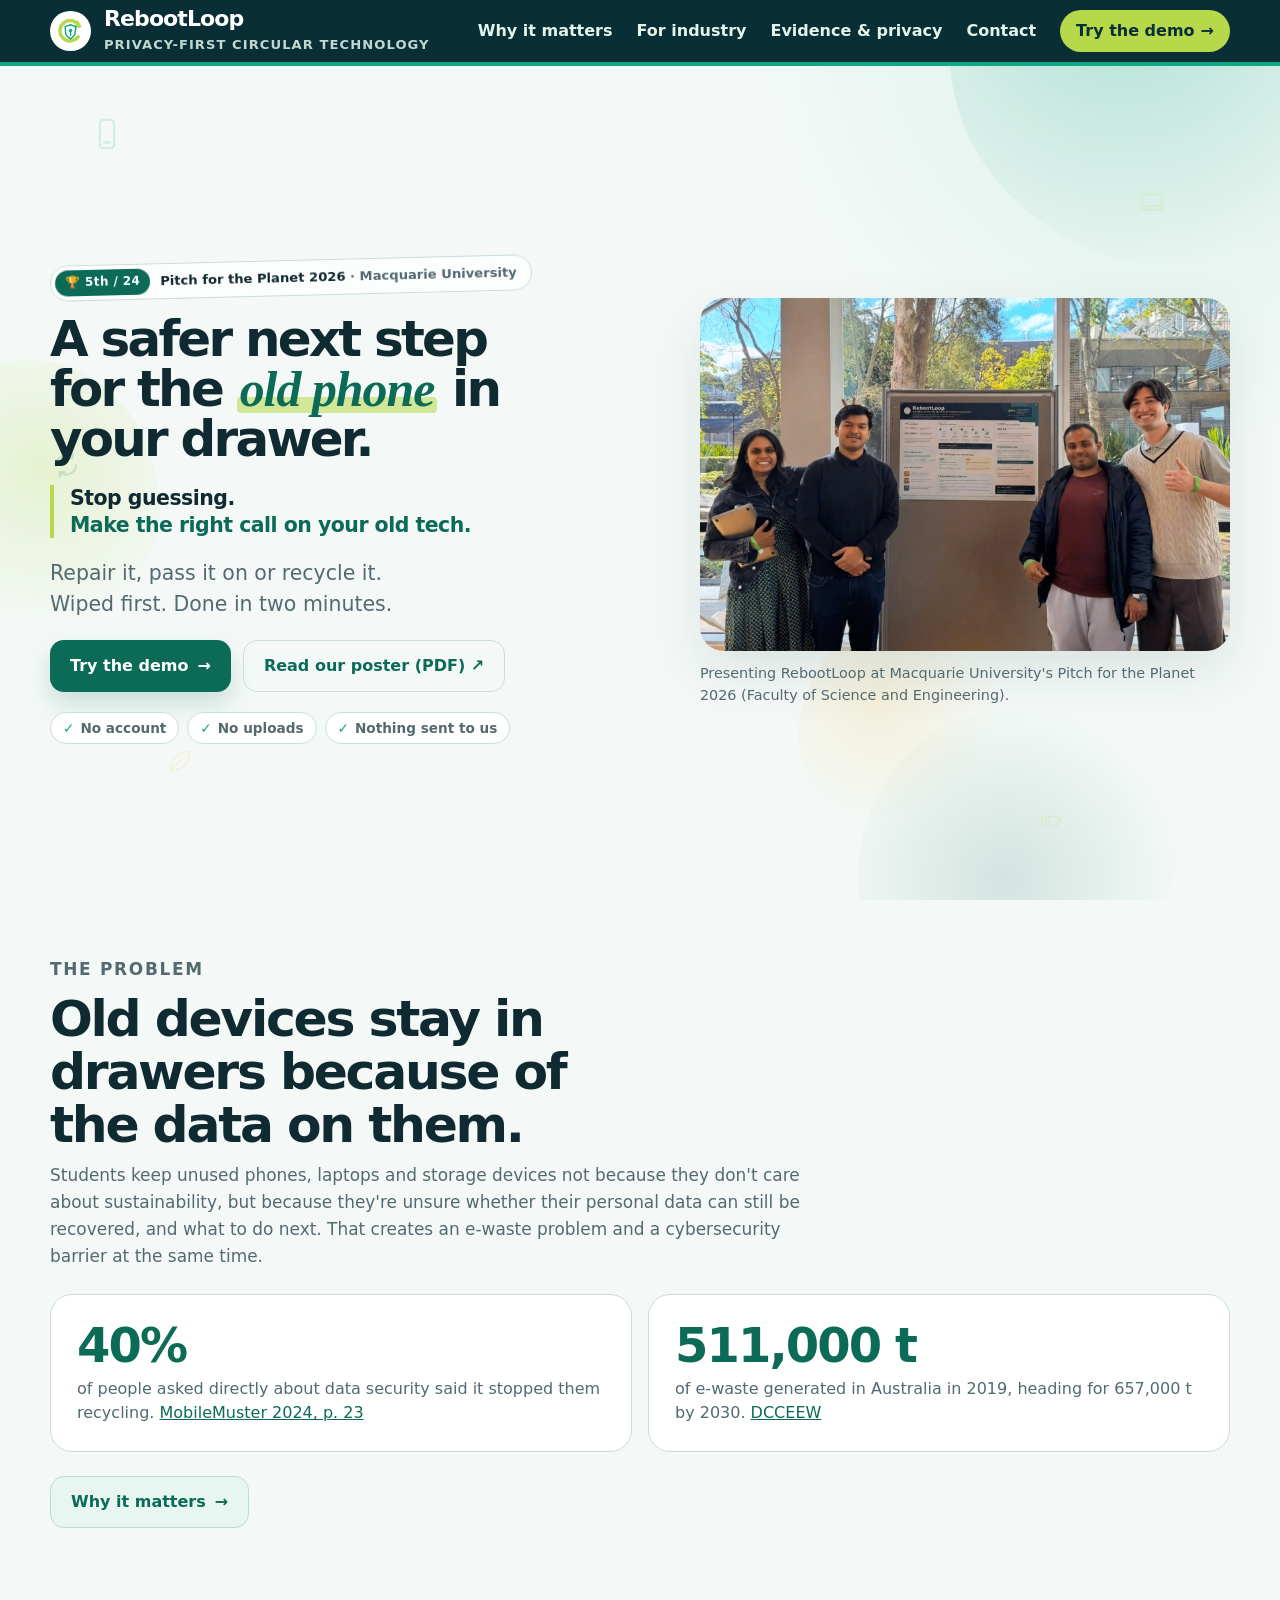
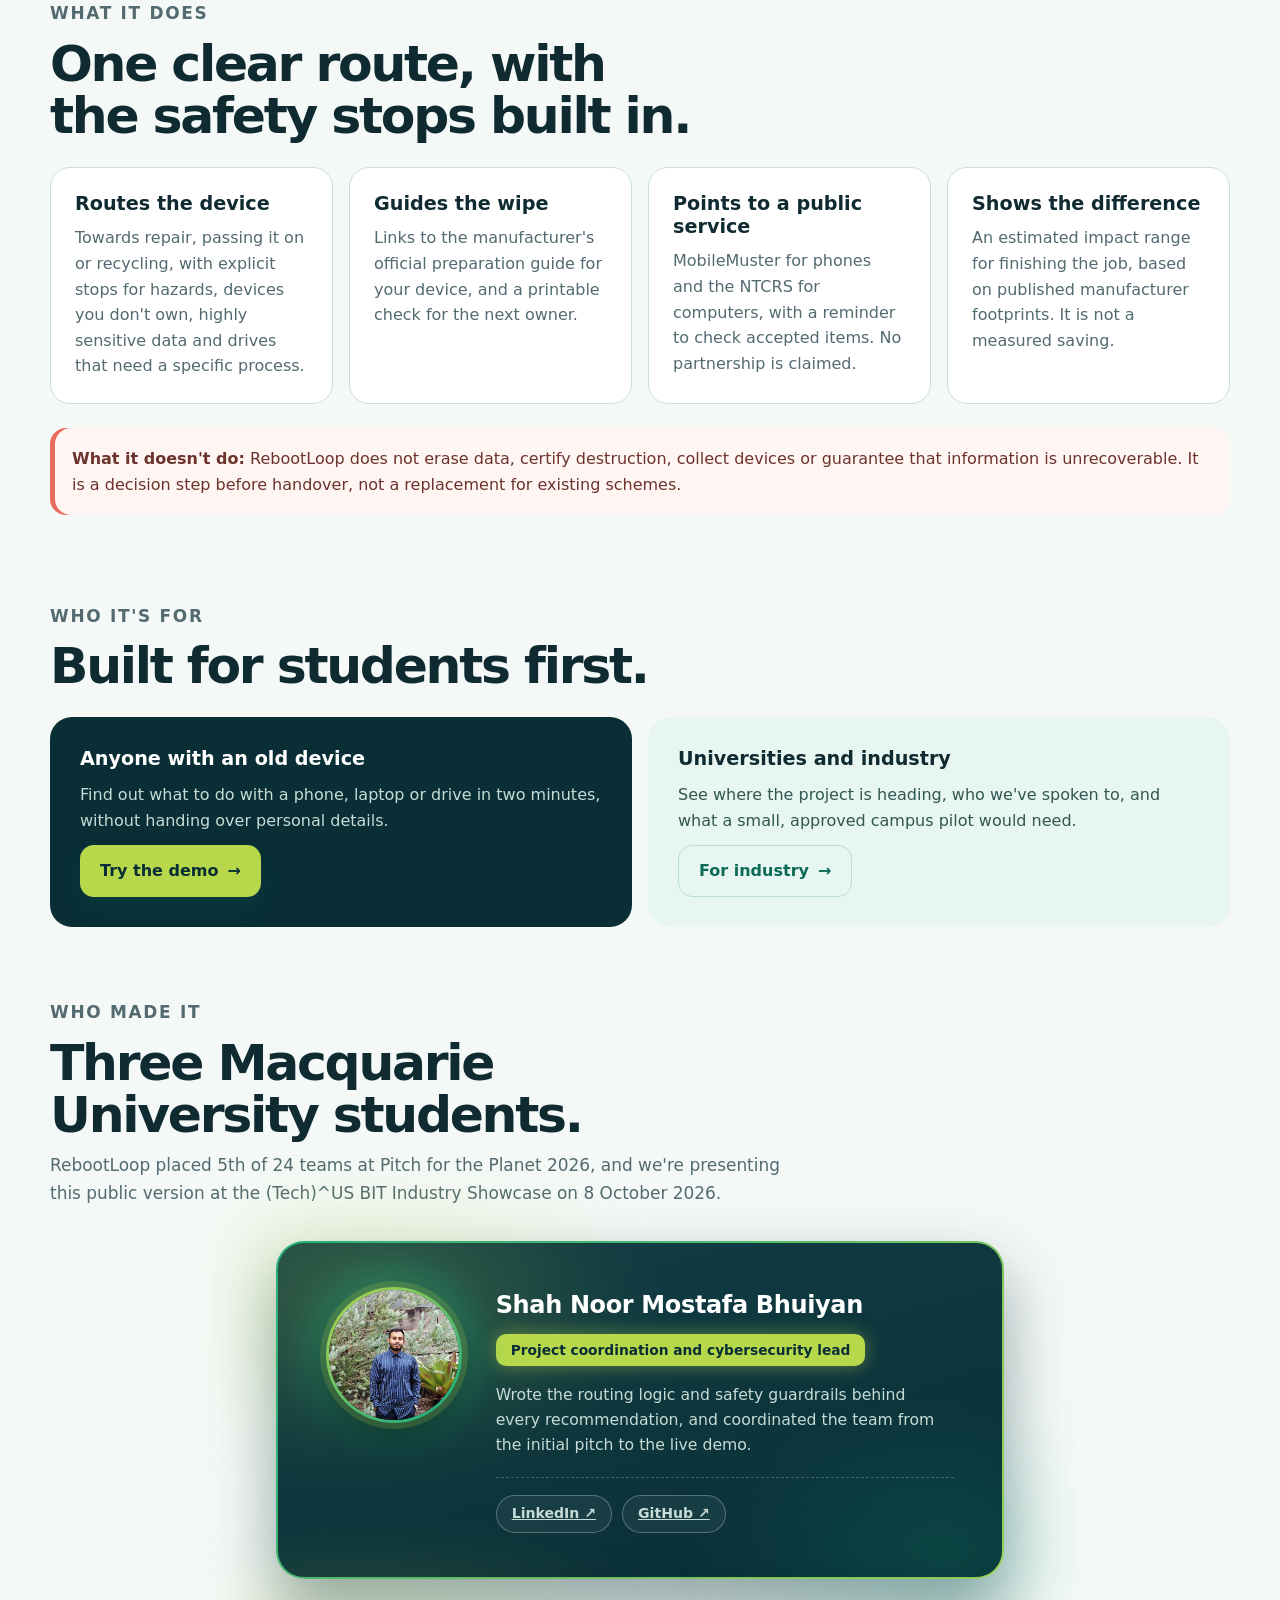
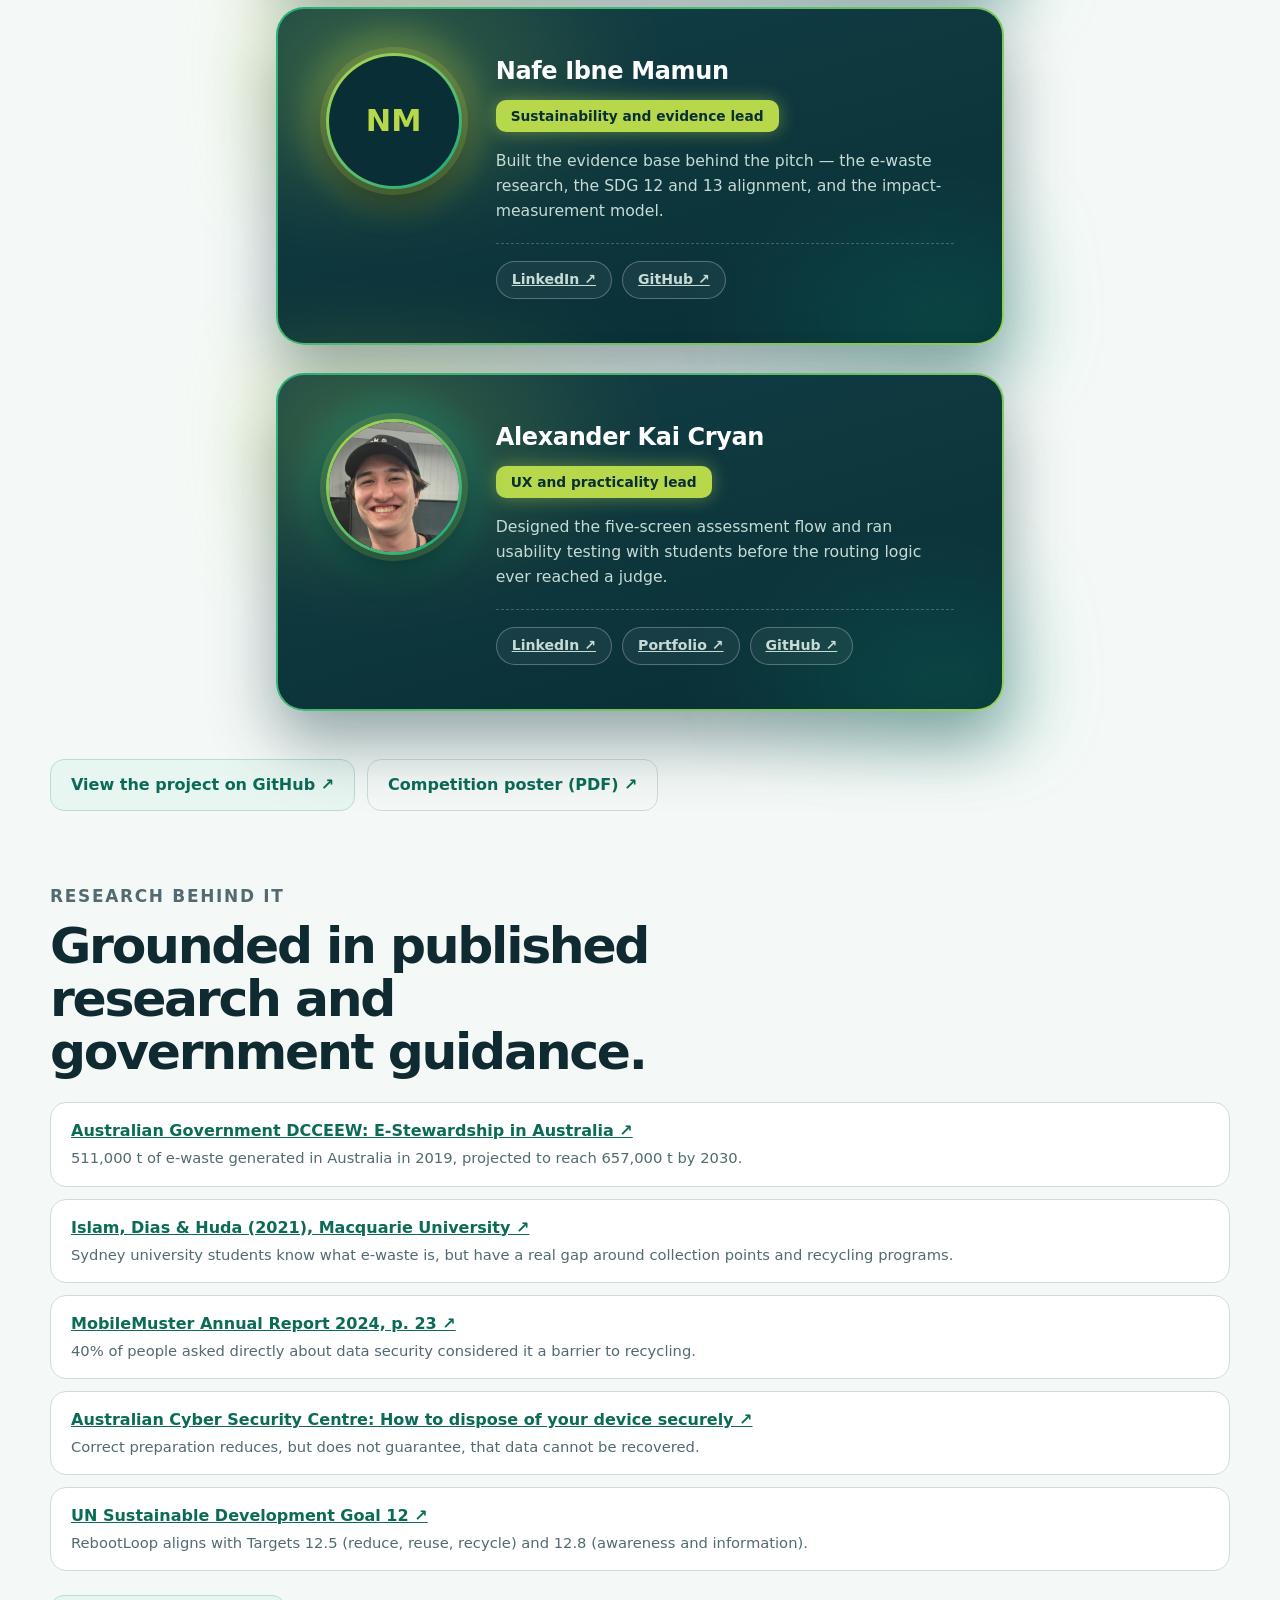
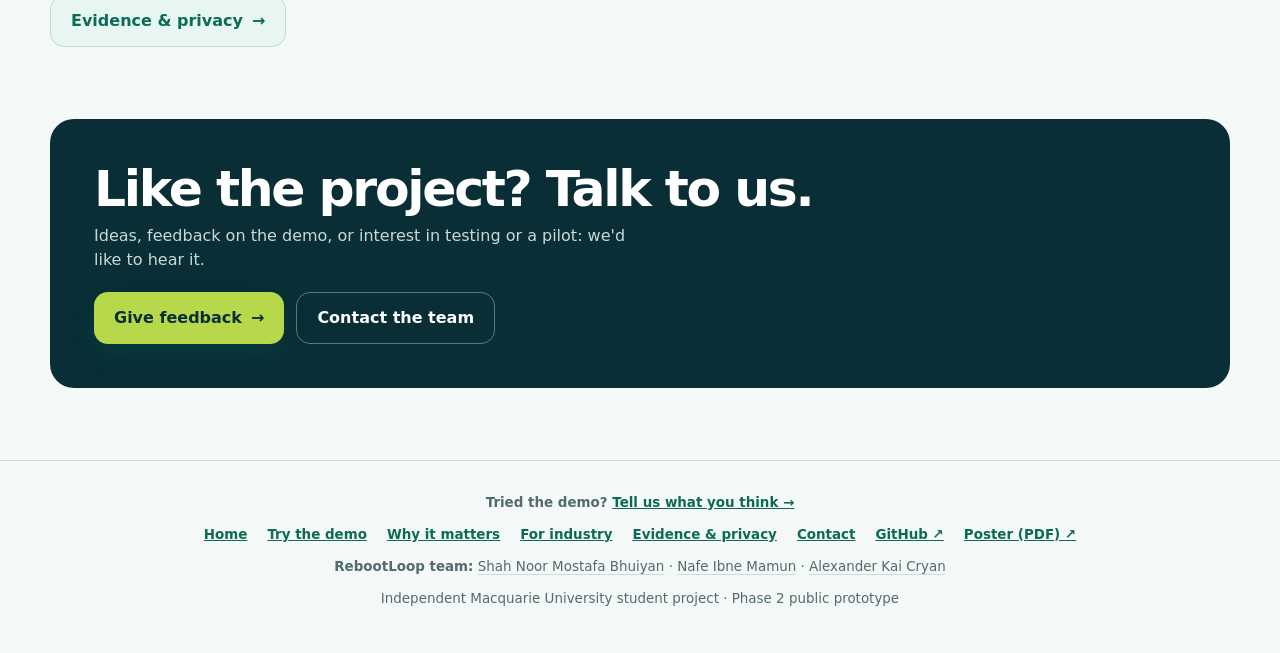
==== prototype/index.html @ ee9b0e08 "Give team cards more room: bigger, stacked, with real bios" ====
<!doctype html>
<html lang="en">
<head>
  <meta charset="utf-8">
  <meta name="viewport" content="width=device-width, initial-scale=1">
  <meta name="theme-color" content="#092e35">
  <meta name="description" content="RebootLoop is a Macquarie University student project: a free, privacy-first guide to repairing, passing on or recycling an old phone, laptop or drive.">
  <title>RebootLoop | A safer next step for your old device</title>
  <link rel="stylesheet" href="styles.css">
  <script>document.documentElement.classList.add('js-anim')</script>
</head>
<body class="site-page">
  <div class="ambient" aria-hidden="true">
    <span class="blob blob-1"></span>
    <span class="blob blob-2"></span>
    <span class="blob blob-3"></span>
    <span class="blob blob-4"></span>
    <span class="drift-icon icon-1"><svg viewBox="0 0 24 24" fill="none" stroke="currentColor" stroke-width="1.6" stroke-linecap="round" stroke-linejoin="round"><rect x="7" y="2" width="10" height="20" rx="2.4"/><line x1="10" y1="18" x2="14" y2="18"/></svg></span>
    <span class="drift-icon icon-2"><svg viewBox="0 0 24 24" fill="none" stroke="currentColor" stroke-width="1.6" stroke-linecap="round" stroke-linejoin="round"><rect x="3" y="5" width="18" height="11" rx="1.4"/><path d="M1 19h22l-2-3H3Z"/></svg></span>
    <span class="drift-icon icon-3"><svg viewBox="0 0 24 24" fill="none" stroke="currentColor" stroke-width="1.6" stroke-linecap="round" stroke-linejoin="round"><path d="M4 12a8 8 0 0 1 13-6"/><path d="M17 2.5v4h-4"/><path d="M20 12a8 8 0 0 1-13 6"/><path d="M7 21.5v-4h4"/></svg></span>
    <span class="drift-icon icon-4"><svg viewBox="0 0 24 24" fill="none" stroke="currentColor" stroke-width="1.6" stroke-linecap="round" stroke-linejoin="round"><rect x="5" y="9" width="14" height="10" rx="2"/><path d="M9 9V5.5a1 1 0 0 1 1-1h4a1 1 0 0 1 1 1V9"/><line x1="12" y1="13" x2="12" y2="15"/></svg></span>
    <span class="drift-icon icon-5"><svg viewBox="0 0 24 24" fill="none" stroke="currentColor" stroke-width="1.6" stroke-linecap="round" stroke-linejoin="round"><path d="M20 4C10 4 4 10 4 20c10 0 16-6 16-16Z"/><path d="M4 20 14 10"/></svg></span>
    <span class="drift-icon icon-6"><svg viewBox="0 0 24 24" fill="none" stroke="currentColor" stroke-width="1.6" stroke-linecap="round" stroke-linejoin="round"><rect x="2" y="7" width="18" height="10" rx="2"/><line x1="22" y1="10" x2="22" y2="14"/><line x1="6.5" y1="9.5" x2="6.5" y2="14.5"/><line x1="10" y1="9.5" x2="10" y2="14.5"/></svg></span>
  </div>
  <header class="site-header">
    <div class="header-inner">
      <a class="brand" href="index.html" aria-label="RebootLoop home">
        <div class="brand-mark" aria-hidden="true">
          <svg viewBox="0 0 64 64" fill="none">
            <path d="M50 23A21 21 0 1 0 48 45" stroke="#b7d84b" stroke-width="7" stroke-linecap="round"/>
            <path d="M47 10l8 15-17 1" fill="#b7d84b"/>
            <path d="M32 20l11 4-2 15c-3 7-9 10-9 10s-7-3-10-10l-1-15 11-4Z" stroke="#10a783" stroke-width="3"/>
            <circle cx="32" cy="32" r="3.5" fill="#10a783"/>
            <path d="M32 35v7" stroke="#10a783" stroke-width="3" stroke-linecap="round"/>
          </svg>
        </div>
        <div>
          <div class="brand-name">RebootLoop</div>
          <div class="brand-sub">Privacy-first circular technology</div>
        </div>
      </a>
      <nav class="site-nav" aria-label="Site">
        <a href="why.html">Why it matters</a>
        <a href="industry.html">For industry</a>
        <a href="evidence.html">Evidence &amp; privacy</a>
        <a href="contact.html">Contact</a>
        <a class="nav-cta" href="demo.html">Try the demo <span aria-hidden="true">→</span></a>
      </nav>
    </div>
  </header>

  <main class="page">
    <section class="home-hero" aria-labelledby="home-title">
      <div class="hero-copy">
        <p class="award"><span class="award-tag" aria-hidden="true">🏆 5th / 24</span><span class="sr-only">5th of 24 teams at </span><span class="award-label">Pitch for the Planet 2026<span class="award-org"> · Macquarie University</span></span></p>
        <h1 id="home-title">A safer next step for the <em>old phone</em> in your drawer.</h1>
        <p class="slogan"><span>Stop guessing.</span> <span>Make the right call on your old tech.</span></p>
        <p class="lead">Repair it, pass it on or recycle it. Wiped first. Done in two minutes.</p>
        <div class="button-row">
          <a class="primary-button" href="demo.html">Try the demo <span aria-hidden="true">→</span></a>
          <a class="quiet-button" href="https://github.com/RebootLoopMQ/RebootLoop/blob/main/docs/poster-showcase.pdf" target="_blank" rel="noopener noreferrer">Read our poster (PDF) ↗</a>
        </div>
        <ul class="hero-tags" aria-label="Privacy">
          <li>No account</li>
          <li>No uploads</li>
          <li>Nothing sent to us</li>
        </ul>
      </div>
      <figure class="hero-figure">
        <img src="images/pitch-for-the-planet-2026-team.jpg" width="1599" height="1074" alt="The RebootLoop team standing beside their competition poster at Pitch for the Planet 2026.">
        <figcaption>Presenting RebootLoop at Macquarie University's Pitch for the Planet 2026 (Faculty of Science and Engineering).</figcaption>
      </figure>
    </section>

    <section class="band" aria-labelledby="problem-title">
      <div class="band-head">
        <p class="eyebrow">The problem</p>
        <h2 id="problem-title">Old devices stay in drawers because of the data on them.</h2>
        <p>Students keep unused phones, laptops and storage devices not because they don't care about sustainability, but because they're unsure whether their personal data can still be recovered, and what to do next. That creates an e-waste problem and a cybersecurity barrier at the same time.</p>
      </div>
      <div class="stat-row">
        <div class="stat"><strong>40%</strong><span>of people asked directly about data security said it stopped them recycling. <a href="https://www.mobilemuster.com.au/wp-content/uploads/2026/02/MOB_AnnualReport2024_UPDATE.v1.pdf" target="_blank" rel="noopener noreferrer">MobileMuster 2024, p. 23</a></span></div>
        <div class="stat"><strong>511,000 t</strong><span>of e-waste generated in Australia in 2019, heading for 657,000 t by 2030. <a href="https://www.dcceew.gov.au/environment/protection/waste/e-waste" target="_blank" rel="noopener noreferrer">DCCEEW</a></span></div>
      </div>
      <div><a class="secondary-button" href="why.html">Why it matters <span aria-hidden="true">→</span></a></div>
    </section>

    <section class="band" aria-labelledby="does-title">
      <div class="band-head">
        <p class="eyebrow">What it does</p>
        <h2 id="does-title">One clear route, with the safety stops built in.</h2>
      </div>
      <div class="feature-grid">
        <div class="feature"><h3>Routes the device</h3><p>Towards repair, passing it on or recycling, with explicit stops for hazards, devices you don't own, highly sensitive data and drives that need a specific process.</p></div>
        <div class="feature"><h3>Guides the wipe</h3><p>Links to the manufacturer's official preparation guide for your device, and a printable check for the next owner.</p></div>
        <div class="feature"><h3>Points to a public service</h3><p>MobileMuster for phones and the NTCRS for computers, with a reminder to check accepted items. No partnership is claimed.</p></div>
        <div class="feature"><h3>Shows the difference</h3><p>An estimated impact range for finishing the job, based on published manufacturer footprints. It is not a measured saving.</p></div>
      </div>
      <p class="limits"><strong>What it doesn't do:</strong> RebootLoop does not erase data, certify destruction, collect devices or guarantee that information is unrecoverable. It is a decision step before handover, not a replacement for existing schemes.</p>
    </section>

    <section class="band" aria-labelledby="for-title">
      <div class="band-head">
        <p class="eyebrow">Who it's for</p>
        <h2 id="for-title">Built for students first.</h2>
      </div>
      <div class="audience-grid">
        <div class="audience primary">
          <h3>Anyone with an old device</h3>
          <p>Find out what to do with a phone, laptop or drive in two minutes, without handing over personal details.</p>
          <a class="primary-button" href="demo.html">Try the demo <span aria-hidden="true">→</span></a>
        </div>
        <div class="audience secondary">
          <h3>Universities and industry</h3>
          <p>See where the project is heading, who we've spoken to, and what a small, approved campus pilot would need.</p>
          <a class="secondary-button" href="industry.html">For industry <span aria-hidden="true">→</span></a>
        </div>
      </div>
    </section>

    <section class="band" aria-labelledby="team-title">
      <div class="band-head">
        <p class="eyebrow">Who made it</p>
        <h2 id="team-title">Three Macquarie University students.</h2>
        <p>RebootLoop placed 5th of 24 teams at Pitch for the Planet 2026, and we're presenting this public version at the (Tech)^US BIT Industry Showcase on 8 October 2026.</p>
      </div>
      <div class="team-grid">
        <div class="member"><div class="avatar-wrap"><span class="avatar-blob" aria-hidden="true"></span><img class="member-photo" src="images/team/shah.jpg" width="480" height="480" alt="Shah Noor Mostafa Bhuiyan"></div><strong>Shah Noor Mostafa Bhuiyan</strong><span class="role-tag">Project coordination and cybersecurity lead</span><p class="member-bio">Wrote the routing logic and safety guardrails behind every recommendation, and coordinated the team from the initial pitch to the live demo.</p><div class="member-links"><a href="https://www.linkedin.com/in/shah-noor-mostafa-a42b8134a" target="_blank" rel="noopener noreferrer" aria-label="Shah Noor Mostafa Bhuiyan's LinkedIn">LinkedIn ↗</a><a href="https://github.com/shahnoormostafa-coder" target="_blank" rel="noopener noreferrer" aria-label="Shah Noor Mostafa Bhuiyan's GitHub">GitHub ↗</a></div></div>
        <div class="member"><div class="avatar-wrap"><span class="avatar-blob" aria-hidden="true"></span><span class="initials" aria-hidden="true">NM</span></div><strong>Nafe Ibne Mamun</strong><span class="role-tag">Sustainability and evidence lead</span><p class="member-bio">Built the evidence base behind the pitch — the e-waste research, the SDG 12 and 13 alignment, and the impact-measurement model.</p><div class="member-links"><a href="https://au.linkedin.com/in/nafe-ibne-mamun-7329b1255" target="_blank" rel="noopener noreferrer" aria-label="Nafe Ibne Mamun's LinkedIn">LinkedIn ↗</a><a href="https://github.com/Nafe74" target="_blank" rel="noopener noreferrer" aria-label="Nafe Ibne Mamun's GitHub">GitHub ↗</a></div></div>
        <div class="member"><div class="avatar-wrap"><span class="avatar-blob" aria-hidden="true"></span><img class="member-photo" src="images/team/kai.jpg" width="480" height="480" alt="Alexander Kai Cryan"></div><strong>Alexander Kai Cryan</strong><span class="role-tag">UX and practicality lead</span><p class="member-bio">Designed the five-screen assessment flow and ran usability testing with students before the routing logic ever reached a judge.</p><div class="member-links"><a href="https://au.linkedin.com/in/kaicryan" target="_blank" rel="noopener noreferrer" aria-label="Alexander Kai Cryan's LinkedIn">LinkedIn ↗</a><a href="https://kaicryan.dev/" target="_blank" rel="noopener noreferrer" aria-label="Alexander Kai Cryan's portfolio">Portfolio ↗</a><a href="https://github.com/KaiCryan" target="_blank" rel="noopener noreferrer" aria-label="Alexander Kai Cryan's GitHub">GitHub ↗</a></div></div>
      </div>
      <div class="link-row button-row">
        <a class="secondary-button" href="https://github.com/RebootLoopMQ/RebootLoop" target="_blank" rel="noopener noreferrer">View the project on GitHub ↗</a>
        <a class="quiet-button" href="https://github.com/RebootLoopMQ/RebootLoop/blob/main/docs/poster.pdf" target="_blank" rel="noopener noreferrer">Competition poster (PDF) ↗</a>
      </div>
    </section>

    <section class="band" aria-labelledby="research-title">
      <div class="band-head">
        <p class="eyebrow">Research behind it</p>
        <h2 id="research-title">Grounded in published research and government guidance.</h2>
      </div>
      <ul class="source-list">
        <li><a href="https://www.dcceew.gov.au/environment/protection/waste/e-waste" target="_blank" rel="noopener noreferrer">Australian Government DCCEEW: E-Stewardship in Australia ↗</a><span>511,000 t of e-waste generated in Australia in 2019, projected to reach 657,000 t by 2030.</span></li>
        <li><a href="https://researchers.mq.edu.au/en/publications/young-consumers-e-waste-awareness-consumption-disposal-and-recycl/" target="_blank" rel="noopener noreferrer">Islam, Dias &amp; Huda (2021), Macquarie University ↗</a><span>Sydney university students know what e-waste is, but have a real gap around collection points and recycling programs.</span></li>
        <li><a href="https://www.mobilemuster.com.au/wp-content/uploads/2026/02/MOB_AnnualReport2024_UPDATE.v1.pdf" target="_blank" rel="noopener noreferrer">MobileMuster Annual Report 2024, p. 23 ↗</a><span>40% of people asked directly about data security considered it a barrier to recycling.</span></li>
        <li><a href="https://www.cyber.gov.au/protect-yourself/securing-your-devices/how-secure-your-device/how-dispose-your-device-securely" target="_blank" rel="noopener noreferrer">Australian Cyber Security Centre: How to dispose of your device securely ↗</a><span>Correct preparation reduces, but does not guarantee, that data cannot be recovered.</span></li>
        <li><a href="https://sdgs.un.org/goals/goal12" target="_blank" rel="noopener noreferrer">UN Sustainable Development Goal 12 ↗</a><span>RebootLoop aligns with Targets 12.5 (reduce, reuse, recycle) and 12.8 (awareness and information).</span></li>
      </ul>
      <div><a class="secondary-button" href="evidence.html">Evidence &amp; privacy <span aria-hidden="true">→</span></a></div>
    </section>

    <section class="talk-band" aria-labelledby="talk-title">
      <div>
        <h2 id="talk-title">Like the project? Talk to us.</h2>
        <p>Ideas, feedback on the demo, or interest in testing or a pilot: we'd like to hear it.</p>
      </div>
      <div class="button-row">
        <a class="primary-button" href="contact.html#feedback">Give feedback <span aria-hidden="true">→</span></a>
        <a class="quiet-button" href="contact.html">Contact the team</a>
      </div>
    </section>

  </main>

  <footer class="site-footer">
    <p class="footer-feedback">Tried the demo? <a href="contact.html#feedback">Tell us what you think <span aria-hidden="true">→</span></a></p>
    <nav class="footer-links" aria-label="Footer">
      <a href="index.html">Home</a>
      <a href="demo.html">Try the demo</a>
      <a href="why.html">Why it matters</a>
      <a href="industry.html">For industry</a>
      <a href="evidence.html">Evidence &amp; privacy</a>
      <a href="contact.html">Contact</a>
      <a href="https://github.com/RebootLoopMQ/RebootLoop" target="_blank" rel="noopener noreferrer">GitHub ↗</a>
      <a href="https://github.com/RebootLoopMQ/RebootLoop/blob/main/docs/poster-showcase.pdf" target="_blank" rel="noopener noreferrer">Poster (PDF) ↗</a>
    </nav>
    <p><strong>RebootLoop team:</strong> <a class="team-link" href="https://www.linkedin.com/in/shah-noor-mostafa-a42b8134a" target="_blank" rel="noopener noreferrer" aria-label="Shah Noor Mostafa Bhuiyan on LinkedIn">Shah Noor Mostafa Bhuiyan</a> · <a class="team-link" href="https://au.linkedin.com/in/nafe-ibne-mamun-7329b1255" target="_blank" rel="noopener noreferrer" aria-label="Nafe Ibne Mamun on LinkedIn">Nafe Ibne Mamun</a> · <a class="team-link" href="https://au.linkedin.com/in/kaicryan" target="_blank" rel="noopener noreferrer" aria-label="Alexander Kai Cryan on LinkedIn">Alexander Kai Cryan</a></p>
    <p>Independent Macquarie University student project · Phase 2 public prototype</p>
  </footer>

  <script>
    // Team cards animate in as the section scrolls into view. Progressive enhancement:
    // without JS or IntersectionObserver, .member keeps its default (visible) styling
    // because the hidden state only exists under html.js-anim (see styles.css).
    (function () {
      var cards = document.querySelectorAll(".team-grid .member");
      if (!cards.length) return;
      if (!("IntersectionObserver" in window)) {
        cards.forEach(function (card) { card.classList.add("is-visible"); });
        return;
      }
      var list = Array.prototype.slice.call(cards);
      var io = new IntersectionObserver(function (entries) {
        entries.forEach(function (entry) {
          if (!entry.isIntersecting) return;
          var index = list.indexOf(entry.target);
          entry.target.style.transitionDelay = (index * 110) + "ms";
          entry.target.classList.add("is-visible");
          io.unobserve(entry.target);
        });
      }, { threshold: .3 });
      list.forEach(function (card) { io.observe(card); });
    })();
  </script>
</body>
</html>
---- prototype/styles.css ----
/* RebootLoop shared styles: used by the demo and every site page. */
:root {
  color-scheme: light;
  --navy: #092e35;
  --navy-2: #123e45;
  --ink: #102a31;
  --muted: #526a70;
  --forest: #0b6b57;
  --teal: #10a783;
  --mint: #e8f6f1;
  --pale: #f4f9f7;
  --lime: #b7d84b;
  --gold: #f3c65b;
  --coral: #e86b5d;
  --blue: #2f78b7;
  --line: #ccddd8;
  --white: #ffffff;
  --shadow: 0 22px 55px rgba(9, 46, 53, .10);
  --radius: 24px;
  /* Fluid sizes: each grows smoothly from a 620px-tall window to a 940px-tall one (and with width where noted). */
  --header-h: clamp(48px, calc(48px + (100vh - 620px) * .05), 64px);
  --gap: clamp(10px, calc(10px + (100vh - 620px) * .05), 26px);
  --pad-y: clamp(20px, calc(20px + (100vh - 620px) * .085), 48px);
  --pad-x: clamp(24px, 3.4vw, 56px);
  --field-h: clamp(34px, calc(34px + (100vh - 620px) * .03), 44px);
  --zoom: 1;
  --progress-h: clamp(38px, calc(38px + (100vh - 620px) * .02), 46px);
  --fs-h1: clamp(2rem, min(5vw, calc(2rem + (100vh - 620px) * .08)), 4.4rem);
  --fs-h2: clamp(1.5rem, min(2.8vw, calc(1.5rem + (100vh - 620px) * .025)), 2.4rem);
}

* { box-sizing: border-box; }
[hidden] { display: none !important; }
html { scroll-behavior: smooth; }
body {
  margin: 0;
  min-height: 100vh;
  background:
    radial-gradient(circle at 93% 0%, rgba(16, 167, 131, .12), transparent 28rem),
    var(--pale);
  color: var(--ink);
  font-family: Inter, ui-sans-serif, system-ui, -apple-system, BlinkMacSystemFont, "Segoe UI", sans-serif;
  font-size: 16px;
  line-height: 1.5;
}

button, input, select { font: inherit; }
button { cursor: pointer; }
a { color: var(--forest); }
a:focus-visible, button:focus-visible, input:focus-visible + label, select:focus-visible {
  outline: 4px solid rgba(47, 120, 183, .35);
  outline-offset: 3px;
}

.site-header {
  background: var(--navy);
  color: var(--white);
  border-bottom: 4px solid var(--teal);
}

.header-inner {
  width: min(1180px, calc(100% - 32px));
  min-height: var(--header-h);
  margin: 0 auto;
  display: flex;
  align-items: center;
  justify-content: space-between;
  gap: 22px;
}

.brand {
  display: flex;
  align-items: center;
  gap: 13px;
  min-width: 0;
  color: inherit;
  text-decoration: none;
}

.brand-mark {
  width: calc(var(--header-h) * .66);
  height: calc(var(--header-h) * .66);
  flex: 0 0 calc(var(--header-h) * .66);
  border-radius: 50%;
  background: var(--white);
  display: grid;
  place-items: center;
}

.brand-mark svg { width: 76%; height: 76%; }
.brand-name { font-size: clamp(1.2rem, calc(1.2rem + (100vh - 620px) * .01), 1.4rem); font-weight: 850; letter-spacing: -.04em; line-height: 1; }
.brand-sub { margin-top: 5px; color: #bfd9d0; font-size: .82rem; font-weight: 700; letter-spacing: .08em; text-transform: uppercase; }

.header-actions { display: flex; align-items: center; gap: 14px; }
.header-link { color: #e3f4eb; font-weight: 750; text-decoration-color: var(--lime); text-underline-offset: 5px; white-space: nowrap; }
.prototype-label {
  color: #d8ebe5;
  font-size: .84rem;
  font-weight: 700;
  text-align: right;
}

.reset-button {
  border: 1px solid rgba(255,255,255,.28);
  background: rgba(255,255,255,.08);
  color: var(--white);
  border-radius: 999px;
  padding: 10px 15px;
  font-weight: 750;
}
.reset-button:hover { background: rgba(255,255,255,.15); }

.shell {
  width: min(1180px, calc(100% - 32px));
  margin: 0 auto;
  padding: var(--gap) 0 42px;
}

.progress-wrap {
  background: rgba(255,255,255,.78);
  border: 1px solid var(--line);
  border-radius: 20px;
  padding: clamp(4px, calc(4px + (100vh - 620px) * .01), 8px) 16px;
  margin-bottom: var(--gap);
  box-shadow: 0 8px 30px rgba(9, 46, 53, .05);
}

.progress-track {
  display: grid;
  grid-auto-flow: column;
  grid-auto-columns: 1fr;
  gap: 8px;
  position: relative;
}
.progress-step[hidden] { display: none; }

.progress-step {
  color: #526a70;
  display: flex;
  align-items: center;
  justify-content: center;
  gap: 8px;
  min-width: 0;
  font-size: .84rem;
  font-weight: 800;
  text-transform: uppercase;
  letter-spacing: .04em;
}

.progress-step span {
  width: 28px;
  height: 28px;
  border-radius: 50%;
  display: grid;
  place-items: center;
  background: #e4eeeb;
  color: #4f666c;
  flex: 0 0 28px;
}

.progress-step.is-active { color: var(--forest); }
.progress-step.is-active span { background: var(--forest); color: white; }
.progress-step.is-complete { color: var(--teal); }
.progress-step.is-complete span { background: var(--mint); color: var(--forest); }

.screen { display: none; animation: reveal .28s ease; }
.screen.is-active { display: block; }
/* On desktop each step fills the window with its card centred, so the sections below start under the fold. */
@media (min-width: 621px) {
  .screen.is-active { display: flex; flex-direction: column; justify-content: center; min-height: calc(100vh / var(--zoom) - var(--header-h) - 4px - var(--gap) * 2 - var(--progress-h) - 9px); }
}
@keyframes reveal { from { opacity: 0; transform: translateY(8px); } to { opacity: 1; transform: none; } }

.surface {
  background: var(--white);
  border: 1px solid var(--line);
  border-radius: var(--radius);
  box-shadow: var(--shadow);
  overflow: hidden;
  overflow: clip; /* clip, not hidden, so the assessment footer can stay sticky */
}

.start-grid { display: grid; grid-template-columns: 1.35fr .85fr; }
.start-main { padding: calc(var(--pad-y) * 1.4) calc(var(--pad-x) * 1.4); display: flex; flex-direction: column; justify-content: center; }
.eyebrow {
  color: var(--forest);
  font-size: .84rem;
  font-weight: 850;
  letter-spacing: .10em;
  text-transform: uppercase;
  margin: 0 0 14px;
}
h1, h2, h3, p { margin-top: 0; }
h1, h2 { text-wrap: balance; }
h1 { font-size: var(--fs-h1); line-height: .98; letter-spacing: -.06em; margin-bottom: calc(var(--gap) + 4px); max-width: 820px; }
h2 { font-size: clamp(2rem, 4vw, 3.15rem); line-height: 1.05; letter-spacing: -.045em; margin-bottom: 14px; }
h3 { font-size: 1.2rem; line-height: 1.2; margin-bottom: 9px; }
.lead { color: var(--muted); font-size: clamp(1.05rem, 2vw, 1.28rem); max-width: 720px; }

.primary-button, .secondary-button, .quiet-button {
  min-height: 52px;
  border-radius: 14px;
  padding: 13px 20px;
  font-weight: 850;
  border: 0;
  display: inline-flex;
  align-items: center;
  justify-content: center;
  gap: 9px;
}
.primary-button { background: var(--forest); color: var(--white); box-shadow: 0 12px 24px rgba(11, 107, 87, .18); }
.primary-button:hover { background: #075846; transform: translateY(-1px); }
.primary-button:disabled { opacity: .45; cursor: not-allowed; transform: none; }
.secondary-button { background: var(--mint); color: var(--forest); border: 1px solid #b8ddd1; }
.secondary-button:hover { background: #dcf1ea; }
.quiet-button { background: transparent; color: var(--forest); border: 1px solid var(--line); }
.quiet-button:hover { background: var(--pale); }
.button-row { display: flex; flex-wrap: wrap; gap: 12px; margin-top: var(--gap); }

.start-aside {
  background: var(--navy);
  color: white;
  padding: var(--pad-y) var(--pad-x);
  display: flex;
  flex-direction: column;
  justify-content: center;
  position: relative;
  isolation: isolate;
}
.start-aside::before {
  content: "";
  position: absolute;
  inset: 0;
  z-index: -1;
  background: radial-gradient(circle at 100% 0%, rgba(16, 167, 131, .32), transparent 52%);
}
.aside-title { font-size: clamp(1.4rem, calc(1.4rem + (100vh - 620px) * .02), 1.8rem); margin-bottom: calc(var(--gap) * .6); }
.promise-list { display: grid; gap: 14px; margin-top: 10px; }
.promise {
  display: grid;
  grid-template-columns: 40px 1fr;
  gap: 12px;
  align-items: start;
}
.promise-icon { width: 40px; height: 40px; border-radius: 12px; background: rgba(183, 216, 75, .15); color: var(--lime); display: grid; place-items: center; font-weight: 900; }
.promise strong { align-self: center; }

/* "More detail" toggles: secondary content sits one click away. */
.more-list { display: grid; gap: 2px; margin-top: calc(var(--gap) * 1.4); padding-top: calc(var(--gap) * .6); border-top: 1px solid var(--line); }
.more > summary { display: inline-flex; align-items: center; gap: 8px; padding: 6px 0; color: var(--forest); font-weight: 800; cursor: pointer; list-style: none; }
.more > summary::-webkit-details-marker { display: none; }
.more > summary::before { content: "▸"; font-size: .8em; transition: transform .15s ease; }
.more[open] > summary::before { transform: rotate(90deg); }
.more[open] { padding-bottom: var(--gap); }
.more-dark { margin-top: var(--gap); }
.more-dark > summary { color: var(--lime); }
.promise-detail { display: grid; gap: 6px; margin: 8px 0 0; padding-left: 18px; color: #c6dbd5; font-size: .9rem; }
.more-label { margin: var(--gap) 0 0; color: var(--muted); font-size: .78rem; font-weight: 800; letter-spacing: .06em; text-transform: uppercase; }
.more .route-destination { margin-top: 8px; }
.more .route-destination h3 { display: none; }
.more .assurance-levels { grid-template-columns: repeat(3, minmax(0, 1fr)); }
.steps-foot .more { flex: 1 1 320px; }
.finale-next .more { margin-top: 12px; }

/* Each question's helper text appears when that question is open or needs an answer. */
#assessmentForm .helper { display: none; }
#assessmentForm fieldset.is-open .helper, #assessmentForm fieldset.is-missing .helper { display: block; }
.notice {
  margin-top: 20px;
  padding: 16px;
  border: 1px solid rgba(255,255,255,.17);
  background: rgba(255,255,255,.07);
  border-radius: 14px;
  color: #e1efea;
  font-size: .92rem;
}

.content-head {
  padding: calc(var(--pad-y) * .6) 34px calc(var(--pad-y) * .5);
  display: flex;
  justify-content: space-between;
  align-items: end;
  gap: 24px;
}
.content-head h2 { font-size: clamp(1.7rem, 2.6vw, 2.1rem); margin-bottom: 0; }
.content-head .eyebrow { margin-bottom: 6px; }
.main-panel h2 { font-size: var(--fs-h2); margin-bottom: calc(var(--gap) * .6); }
.content-head p { margin: 0; color: var(--muted); font-size: .92rem; }

.presentation-shortcuts {
  display: flex;
  flex-wrap: wrap;
  align-items: center;
  justify-content: flex-end;
  gap: 10px;
}
.head-side { display: grid; justify-items: end; gap: 8px; flex: 0 1 auto; min-width: 0; }
.presentation-shortcuts strong { margin-right: 4px; font-size: .84rem; }
.shortcut {
  min-height: 40px;
  border: 1px solid #b7d9ce;
  border-radius: 999px;
  background: white;
  color: var(--forest);
  padding: 8px 14px;
  font-weight: 800;
}
.shortcut:hover { background: var(--mint); }

.assessment-form { padding: 12px 34px 0; }
/* Each question is a tile with its own icon. Tapping a tile opens its answers in a floating list. */
.tiles { display: grid; grid-template-columns: repeat(4, minmax(0, 1fr)); gap: 14px; padding: calc(var(--gap) + 4px) 0 6px; }
#assessmentForm fieldset.tile {
  position: relative;
  display: flex;
  flex-direction: column;
  align-items: flex-start;
  min-width: 0;
  min-height: clamp(140px, calc(140px + (100vh - 600px) * .2), 186px);
  margin: 0;
  padding: 16px 16px 14px;
  border: 1px solid var(--line);
  border-radius: 20px;
  background: #fbfdfc;
  transition: border-color .15s ease, background .15s ease, transform .15s ease, box-shadow .15s ease;
}
#assessmentForm fieldset.tile:hover { border-color: #9fcfbf; transform: translateY(-2px); box-shadow: 0 10px 24px rgba(9,46,53,.08); }
#assessmentForm fieldset.tile::before { content: attr(data-icon); display: grid; place-items: center; width: 46px; height: 46px; margin-bottom: 12px; border-radius: 14px; background: white; box-shadow: 0 4px 12px rgba(9,46,53,.08); font-size: 1.5rem; }
#assessmentForm fieldset.tile:has(input:checked) { border-color: #8dcab8; background: var(--mint); }
#assessmentForm fieldset.tile:has(input:checked)::after { content: "✓"; position: absolute; top: 14px; right: 14px; width: 26px; height: 26px; display: grid; place-items: center; border-radius: 50%; background: var(--forest); color: white; font-size: .8rem; font-weight: 900; }
#assessmentForm fieldset.tile.is-open { z-index: 6; border-color: var(--forest); box-shadow: 0 0 0 3px rgba(11,107,87,.15); }
#assessmentForm fieldset.tile.is-missing { border-color: var(--coral); background: #fff5f2; }
/* Floated so the legend is laid out inside the tile instead of on its border. */
#assessmentForm legend { float: left; width: 100%; padding: 0; text-align: left; font-size: 1rem; font-weight: 850; }
#assessmentForm .helper { margin: 4px 0 10px; color: var(--muted); font-size: .78rem; line-height: 1.35; }
.picker-trigger {
  margin-top: auto;
  width: 100%;
  min-height: 36px;
  display: flex;
  align-items: center;
  justify-content: space-between;
  gap: 8px;
  padding: 6px 12px;
  border: 1px solid #cfe0da;
  border-radius: 999px;
  background: white;
  color: var(--muted);
  font-size: .86rem;
  font-weight: 700;
  text-align: left;
  transition: .15s ease;
}
/* The whole tile is the click target. */
.picker-trigger::after { content: ""; position: absolute; inset: 0; border-radius: 20px; }
.picker-trigger.has-value { background: white; color: var(--forest); border-color: #b7d9ce; }
.picker-value { min-width: 0; overflow: hidden; text-overflow: ellipsis; white-space: nowrap; }
.picker-caret { flex: 0 0 auto; color: var(--forest); transition: transform .15s ease; }
fieldset.is-open .picker-trigger { border-color: var(--forest); }
fieldset.is-open .picker-caret { transform: rotate(180deg); }
fieldset.is-missing .picker-trigger { border-color: var(--coral); background: #fff5f2; }
.choices {
  display: none;
  position: absolute;
  top: calc(100% + 8px);
  left: 0;
  width: max(100%, 260px);
  z-index: 5;
  flex-direction: column;
  gap: 2px;
  padding: 6px;
  background: white;
  border: 1px solid var(--line);
  border-radius: 14px;
  box-shadow: 0 18px 40px rgba(9, 46, 53, .16);
}
fieldset.is-open .choices { display: flex; }
.device-q.is-open .choices { display: grid; grid-template-columns: 1fr 1fr; width: 540px; }
.tiles .tile:nth-child(4n) .choices { left: auto; right: 0; }
.choices input { position: absolute; opacity: 0; pointer-events: none; }
.choices label {
  display: flex;
  align-items: center;
  min-height: 38px;
  border-radius: 9px;
  color: #304b51;
  padding: 7px 12px;
  font-size: .9rem;
  font-weight: 720;
  cursor: pointer;
}
.choices label:hover { background: var(--mint); }
.choices input:checked + label { background: var(--forest); color: white; }
/* The eighth tile tracks progress with a ring. */
.tile-progress { display: flex; flex-direction: column; justify-content: center; align-items: center; gap: 10px; min-height: clamp(140px, calc(140px + (100vh - 600px) * .2), 186px); padding: 16px; border: 1px dashed #b7d9ce; border-radius: 20px; text-align: center; color: var(--muted); font-size: .86rem; font-weight: 700; }
.tile-progress.is-done { border-style: solid; border-color: var(--forest); background: var(--forest); color: white; }
.ring-wrap { position: relative; width: 76px; height: 76px; flex: 0 0 76px; }
.ring { width: 76px; height: 76px; transform: rotate(-90deg); }
.ring circle { fill: none; stroke-width: 7; }
.ring-track { stroke: #dcebe6; }
.ring-fill { stroke: var(--teal); stroke-linecap: round; transition: stroke-dashoffset .35s ease; }
.ring-count { position: absolute; inset: 0; display: flex; align-items: center; justify-content: center; color: var(--ink); font-size: 1.05rem; font-weight: 900; }
.ring-count small { color: var(--muted); font-size: .7rem; }
.tile-progress.is-done .ring-count, .tile-progress.is-done .ring-count small { color: white; }
.tile-progress.is-done .ring-track { stroke: rgba(255,255,255,.25); }
.tile-progress.is-done .ring-fill { stroke: var(--lime); }
@media (max-width: 1000px) {
  .tiles { grid-template-columns: repeat(2, minmax(0, 1fr)); }
  .tiles .tile:nth-child(4n) .choices { left: 0; right: auto; }
  .tiles .tile:nth-child(2n) .choices { left: auto; right: 0; }
}
.form-footer { position: sticky; bottom: 0; z-index: 2; display: flex; justify-content: space-between; align-items: center; gap: 18px; margin: 10px -34px 0; padding: 10px 34px 12px; background: rgba(255,255,255,.96); border-top: 1px solid var(--line); }
/* Let answer lists float past the card edge; the footer carries the rounded bottom instead. */
#screen-2 .surface { overflow: visible; }
.form-footer { border-radius: 0 0 var(--radius) var(--radius); }
.form-footer .button-row { margin-top: 0; flex: 0 0 auto; }
.form-footer .button-row button { min-height: 46px; padding-top: 10px; padding-bottom: 10px; }
.error-message { color: #a43d32; font-weight: 750; margin: 0; }
.form-note { margin: 0; color: var(--muted); font-size: .85rem; max-width: 560px; }
.form-status:has(.error-message:not(:empty)) .form-note { display: none; }

/* Screens with a single message sit in a narrower centred card so there is room around them. */
.focus-surface { max-width: 880px; margin-inline: auto; }
.main-panel { padding: var(--pad-y) var(--pad-x); }
.route-kicker { display: flex; flex-wrap: wrap; align-items: center; gap: 8px 14px; margin-bottom: calc(var(--gap) * .6); }
.route-kicker .eyebrow { margin: 0; }
.route-badge { display: inline-flex; border-radius: 999px; padding: 6px 12px; background: var(--mint); color: var(--forest); font-weight: 900; font-size: .84rem; letter-spacing: .06em; text-transform: uppercase; }
.route-badge.is-stop { background: #fff0ed; color: #a54034; }
.route-badge.is-specialist { background: #fff5de; color: #7f5a0a; }
.reason-list, .action-list, .summary-list { display: grid; gap: 8px; padding: 0; margin: 14px 0 0; list-style: none; }
.reason-list, .action-list, .summary-list { margin-top: var(--gap); }
.reason-list li, .action-list li { display: grid; grid-template-columns: 28px 1fr; gap: 10px; align-items: start; }
.reason-list li::before, .action-list li::before { content: "✓"; width: 26px; height: 26px; border-radius: 50%; display: grid; place-items: center; background: var(--mint); color: var(--forest); font-weight: 900; }
.summary-list { grid-template-columns: repeat(auto-fill, minmax(105px, 1fr)); column-gap: 16px; }
.summary-list li { border-bottom: 1px solid var(--line); padding-bottom: 7px; }
.summary-list span { display: block; color: var(--muted); font-size: .78rem; font-weight: 800; text-transform: uppercase; letter-spacing: .06em; }
.summary-list strong { display: block; margin-top: 2px; }
.safety-callout { margin-top: var(--gap); border-left: 5px solid var(--coral); border-radius: 13px; padding: calc(var(--gap) + 2px) 16px; background: #fff5f2; color: #6b332c; }
.route-layout .reason-list { grid-template-columns: repeat(2, minmax(0, 1fr)); column-gap: 20px; font-size: .95rem; }
.route-layout .safety-callout { font-size: .95rem; }
.route-reason { font-size: 1.05rem; line-height: 1.6; margin-bottom: 0; color: var(--muted); max-width: 680px; }

.checklist { display: grid; gap: 8px; margin: 16px 0; }
.check-item { position: relative; }
.check-item input { position: absolute; opacity: 0; }
.check-item label {
  display: grid;
  grid-template-columns: 32px 1fr;
  gap: 12px;
  align-items: start;
  border: 1px solid var(--line);
  border-radius: 15px;
  padding: 10px 14px;
  background: #fbfdfc;
  cursor: pointer;
}
.check-item label::before { content: ""; width: 27px; height: 27px; border: 2px solid #9bb5ad; border-radius: 8px; background: white; }
.check-item input:checked + label { border-color: #8dcab8; background: var(--mint); }
.check-item input:checked + label::before { content: "✓"; background: var(--forest); border-color: var(--forest); color: white; display: grid; place-items: center; font-weight: 900; }
.check-item strong { display: block; margin-bottom: 2px; }
.check-item small { color: var(--muted); font-size: .85rem; }
.official-link { display: inline-flex; align-items: center; gap: 7px; margin-top: 8px; font-weight: 800; }
.assurance-card { background: var(--navy); color: white; border-radius: 18px; padding: 22px; }
.assurance-card p { color: #c6dbd5; }
.assurance-levels { display: grid; gap: 10px; margin-top: 16px; }
.assurance-level { border: 1px solid rgba(255,255,255,.16); border-radius: 12px; padding: 12px; }
.assurance-level.is-current { border-color: var(--lime); background: rgba(183,216,75,.10); }
.assurance-level strong { color: var(--lime); }

.impact-hero { position: relative; overflow: hidden; background: var(--navy); color: white; border-radius: var(--radius) var(--radius) 0 0; padding: clamp(28px, 5vw, 48px); }
.impact-hero::before, .impact-hero::after { content: ""; position: absolute; border-radius: 50%; pointer-events: none; }
.impact-hero::before { width: 340px; height: 340px; right: -120px; top: -150px; background: rgba(16,167,131,.22); }
.impact-hero::after { width: 180px; height: 180px; left: -70px; bottom: -90px; background: rgba(183,216,75,.12); }
.impact-hero > * { position: relative; z-index: 1; }
.impact-hero .eyebrow { color: var(--lime); }
.impact-hero h2 { color: white; font-size: clamp(2rem, 4.4vw, 3.2rem); line-height: 1.04; max-width: 760px; }
.impact-lede { color: #cde1dc; font-size: 1.1rem; max-width: 640px; margin: 14px 0 0; }
.finale { overflow: hidden; }
.finale-hero { border-radius: 0; padding: var(--pad-y) var(--pad-x) calc(var(--pad-y) * .6); }
.finale-hero .eyebrow { margin-bottom: 4px; }
.finale-top { display: grid; grid-template-columns: 1.15fr .85fr; gap: 28px; align-items: center; }
.finale-hero h2 { font-size: clamp(1.8rem, 3.2vw, 2.6rem); margin: 0; }
.finale-hero .impact-lede { margin: 10px 0 0; font-size: 1rem; }
.finale-stat { border: 1px solid rgba(255,255,255,.18); border-radius: 20px; padding: 18px 20px; background: rgba(255,255,255,.06); }
.finale-stat strong { display: block; color: var(--lime); font-size: clamp(2.6rem, 5vw, 3.8rem); line-height: 1; letter-spacing: -.04em; }
.finale-stat span { display: block; margin-top: 6px; color: #e3efeb; font-weight: 700; font-size: .95rem; }
.finale-stat small { display: block; margin-top: 4px; color: #a9c7be; font-size: .8rem; }
.finale-stat small a { color: #cbe987; }
.finale-session { margin: 4px 0 0; color: var(--muted); font-size: .88rem; }
.finale-session strong { color: var(--ink); }
.finale-next { padding: calc(var(--pad-y) * .7) var(--pad-x) calc(var(--pad-y) * .6); }
.finale-next .eyebrow { margin-bottom: 2px; }
.finale-next h3 { margin: 0 0 12px; }
.next-links { display: grid; grid-template-columns: repeat(auto-fit, minmax(240px, 1fr)); gap: 12px; }
.next-link { display: grid; grid-template-columns: 48px 1fr auto; gap: 14px; align-items: center; padding: 13px 16px; border: 1px solid #b7d9ce; border-radius: 18px; background: var(--mint); color: var(--ink); text-decoration: none; transition: .15s ease; }
.next-link:hover { border-color: var(--forest); transform: translateY(-1px); box-shadow: 0 8px 18px rgba(11,107,87,.12); }
.next-link:first-child { background: var(--forest); border-color: var(--forest); color: white; }
.next-link:first-child small { color: #d5eee6; }
.next-icon { width: 48px; height: 48px; border-radius: 14px; background: white; display: grid; place-items: center; font-size: 1.4rem; }
.next-link strong { display: block; font-size: 1.02rem; }
.next-link small { display: block; margin-top: 2px; color: var(--muted); }
.next-arrow { font-size: 1.3rem; font-weight: 900; }
.finale-foot { display: flex; justify-content: space-between; align-items: center; gap: 12px; flex-wrap: wrap; margin-top: 14px; }
.save-inline { display: flex; align-items: center; flex-wrap: wrap; gap: 6px 8px; }
.save-inline > span:first-child { font-weight: 850; font-size: .88rem; margin-right: 2px; }
.save-inline a, .save-inline button { display: inline-flex; align-items: center; gap: 5px; min-height: 34px; padding: 5px 11px; border: 1px solid var(--line); border-radius: 999px; background: white; color: var(--ink); font: inherit; font-size: .84rem; font-weight: 800; text-decoration: none; cursor: pointer; }
.save-inline .save-confirm { flex-basis: 100%; color: var(--forest); font-size: .84rem; font-weight: 800; }
.save-inline .save-confirm:empty { display: none; }
.finale-buttons { margin: 0; }
.finale-buttons button { min-height: 40px; padding: 8px 13px; font-size: .9rem; }
.finale-note { margin: 10px 0 0; color: var(--muted); font-size: .72rem; }
.save-confirm { margin: 10px 0 0; min-height: 1.2em; font-weight: 800; color: var(--forest); font-size: .9rem; }
.help-links { display: flex; flex-wrap: wrap; gap: 4px 20px; }
.steps-foot { display: flex; flex-wrap: wrap; justify-content: space-between; align-items: center; gap: 4px 24px; margin-top: var(--gap); }
.steps-foot .micro-note { flex: 1 1 280px; min-width: 0; margin: 0; max-width: 560px; }
.steps-foot .button-row { margin-top: 0; }
.help-links a { font-weight: 850; }
.steps-head { display: flex; justify-content: space-between; align-items: end; gap: 16px; flex-wrap: wrap; }
.steps-progress { flex: 1 1 220px; max-width: 320px; }
.steps-progress span { display: block; font-size: .85rem; font-weight: 800; color: var(--muted); margin-bottom: 6px; text-align: right; }
.steps-bar { height: 10px; border-radius: 99px; background: var(--mint); overflow: hidden; }
.steps-bar i { display: block; height: 100%; width: 0; background: linear-gradient(90deg, var(--teal), var(--lime)); transition: width .4s ease; }
.action-cards { display: grid; grid-template-columns: repeat(auto-fit, minmax(360px, 1fr)); align-items: start; gap: 12px; margin-top: var(--gap); }
.action-card { border: 1px solid var(--line); border-radius: 20px; padding: calc(var(--pad-y) * .55 + 4px) 18px; background: white; transition: .2s ease; }
.action-card.is-done { border-color: #8dcab8; background: var(--mint); }
.action-top { display: grid; grid-template-columns: calc(var(--field-h) + 4px) 1fr; gap: 14px; align-items: start; }
.action-num { width: calc(var(--field-h) + 4px); height: calc(var(--field-h) + 4px); border-radius: 14px; display: grid; place-items: center; background: var(--navy); color: var(--lime); font-weight: 900; font-size: 1.2rem; }
.action-card.is-done .action-num { background: var(--forest); color: white; }
.action-card h3 { margin: 2px 0 4px; }
.action-card p { margin: 0; color: var(--muted); }
.action-time { font-size: .8rem; font-weight: 850; color: var(--forest); text-transform: uppercase; letter-spacing: .06em; }
.action-links { display: flex; flex-wrap: wrap; gap: 10px; margin-top: 12px; }
.action-links .primary-button, .action-links .secondary-button { min-height: 44px; padding: 9px 16px; }
.action-links a { text-decoration: none; }
/* Floated so the card's text can use the full width below the button. */
.done-toggle { float: right; margin: 0 0 6px 12px; border: 2px solid var(--forest); background: white; color: var(--forest); border-radius: 999px; padding: 8px 14px; font-weight: 850; cursor: pointer; white-space: nowrap; }
.action-card.is-done .done-toggle { background: var(--forest); color: white; }
.action-card details { margin-top: 10px; }
.action-card summary { cursor: pointer; font-weight: 800; color: var(--forest); }
.action-card .checklist { margin: 12px 0 0; }
.action-card ul.plain { margin: 12px 0 0; padding-left: 20px; display: grid; gap: 6px; color: var(--ink); }
.handover-slip { position: relative; margin-top: 16px; border: 2px dashed #9bb5ad; border-radius: 16px; padding: 24px 22px 20px; background: #fffdf6; }
.slip-cut { position: absolute; top: -12px; left: 18px; padding: 0 8px; background: white; color: var(--muted); font-size: .74rem; font-weight: 850; letter-spacing: .06em; text-transform: uppercase; }
.action-card.is-done .slip-cut { background: var(--mint); }
.handover-slip h4 { margin: 0; font-size: 1.1rem; }
.handover-slip ol { margin: 12px 0 0; padding-left: 20px; display: grid; gap: 7px; }
.slip-contact { margin-top: 16px; padding-bottom: 4px; border-bottom: 1px solid #9bb5ad; color: var(--muted); font-size: .85rem; }

.demo-label { margin-top: 12px; color: var(--muted); font-size: .82rem; }

.route-destination { margin-top: var(--gap); border: 1px solid #b7d9ce; background: var(--mint); border-radius: 17px; padding: calc(var(--gap) + 4px) 18px; }
.route-destination h3 { font-size: 1.08rem; margin-bottom: 4px; }
.route-destination p { margin: 0 0 6px; color: #315750; font-size: .94rem; }
.route-destination a { font-weight: 850; }
.route-destination small { display: block; margin-top: 5px; color: #43645c; }
.micro-note { color: var(--muted); font-size: .88rem; }
.below { margin-top: 26px; display: grid; grid-template-columns: minmax(0, 1fr); gap: 22px; }
.section-card { background: white; border: 1px solid var(--line); border-radius: var(--radius); padding: clamp(24px,4vw,40px); box-shadow: 0 10px 28px rgba(9,46,53,.04); scroll-margin-top: 18px; }
.section-intro { max-width: 800px; color: var(--muted); font-size: 1.06rem; }
.fact-grid, .path-grid, .plan-grid { display: grid; gap: 15px; grid-template-columns: repeat(3,minmax(0,1fr)); margin-top: 20px; }
.fact, .path, .plan-step { border: 1px solid var(--line); border-radius: 17px; padding: 20px; background: #fbfdfc; }
.fact strong { display: block; font-size: clamp(1.65rem,3vw,2.5rem); letter-spacing: -.05em; line-height: 1.1; color: var(--forest); }
.fact span { display: block; color: var(--muted); margin-top: 8px; }
.path h3, .plan-step h3 { margin: 5px 0 8px; }
.path p, .plan-step p { margin: 0; color: var(--muted); }
.path-number { display: inline-grid; place-items: center; width: 31px; height: 31px; border-radius: 9px; background: var(--mint); color: var(--forest); font-weight: 900; }
.plan-step .path-number { width: auto; padding: 0 9px; }
.carbon-card { background: var(--navy); color: white; border-radius: 22px; padding: clamp(22px,4vw,36px); margin-top: 26px; display: grid; grid-template-columns: .9fr 1.1fr; gap: 34px; }
.carbon-card .eyebrow { color: var(--lime); }
.carbon-card h3 { font-size: clamp(1.5rem,3vw,2.25rem); }
.carbon-card p { color: #cde1dc; }
.carbon-card a { color: #cbe987; }
.carbon-card > * { min-width: 0; }
.carbon-control { display: grid; gap: 10px; align-content: center; }
.carbon-control label { font-weight: 800; }
.carbon-control select { width: 100%; border: 2px solid #9bcab8; border-radius: 12px; padding: 12px; background: white; color: var(--ink); }
.carbon-result { border: 1px solid rgba(255,255,255,.22); border-radius: 16px; padding: 16px 20px; background: rgba(255,255,255,.07); }
.carbon-result strong { display: block; font-size: clamp(2rem,4vw,3rem); color: var(--lime); line-height: 1; }
.carbon-result span { display: block; margin-top: 8px; color: #d5e7df; }
.status-table { width: 100%; border-collapse: collapse; margin-top: 18px; }
.status-table th, .status-table td { padding: 13px 12px; border-bottom: 1px solid var(--line); text-align: left; vertical-align: top; }
.status-table th { background: var(--mint); color: var(--forest); }
.status-table td:nth-child(2) { font-weight: 800; white-space: nowrap; }
.status-table-wrap { overflow-x: auto; }
.status-pill { display: inline-block; padding: 4px 9px; border-radius: 99px; background: #fff0d1; color: #71500b; font-size: .85rem; }
.status-pill.proposed { background: #e9f1f8; color: #285478; }
.business-card { margin-top: 20px; border-left: 5px solid var(--teal); background: var(--mint); border-radius: 14px; padding: 18px 20px; }
.business-card p { margin: 7px 0 0; }
.callout-row { display: flex; justify-content: space-between; align-items: center; gap: 18px; flex-wrap: wrap; margin-top: 22px; }
.privacy-note { background: #f0f7f5; padding: 16px 20px; border-radius: 14px; }
.privacy-note p { margin: 0; }

.source-strip {
  margin-top: 20px;
  border-radius: 18px;
  padding: 18px 22px;
  background: #e8f0ed;
  color: #405c62;
  font-size: .84rem;
}
.source-strip strong { color: var(--ink); }
.source-strip a { white-space: nowrap; }

.site-footer { padding: 18px 16px 34px; text-align: center; color: var(--muted); font-size: .84rem; }

@media (max-width: 900px) {
  .start-grid { grid-template-columns: 1fr; }
  .assurance-levels { grid-template-columns: repeat(3, minmax(0, 1fr)); }
  .carbon-card { grid-template-columns: 1fr; }
  .fact-grid, .path-grid, .plan-grid { grid-template-columns: 1fr 1fr; }
  .start-aside { border-left: 0; border-top: 1px solid var(--line); }
  .progress-step { font-size: 0; gap: 0; }
  .progress-step span { font-size: .84rem; }
  .prototype-label { display: none; }
}

/* Large monitors: scale the whole page up so it doesn't sit as a small column in a big window. */
@media (min-width: 1800px) and (min-height: 1000px) { :root { --zoom: 1.15; } }
@media (min-width: 2300px) and (min-height: 1250px) { :root { --zoom: 1.35; } }
body { zoom: var(--zoom); }


/* Wide but short windows: dock the progress bar into the header bar to free a whole row. */
@media (max-height: 780px) and (min-width: 1024px) {
  :root { --progress-h: 0px; }
  .progress-wrap { position: absolute; top: calc(var(--header-h) / 2); left: 50%; z-index: 3; width: min(600px, 44vw); margin: 0; padding: 0; transform: translate(-50%, -50%); background: none; border: 0; box-shadow: none; }
  .progress-track { grid-auto-columns: auto; justify-content: space-between; gap: 14px; }
  .progress-step { color: #9fc3b8; font-size: .7rem; letter-spacing: .02em; white-space: nowrap; }
  .progress-step span { width: 22px; height: 22px; flex-basis: 22px; background: rgba(255,255,255,.12); color: #d8ebe5; }
  .progress-step.is-active { color: white; }
  .progress-step.is-active span { background: var(--teal); color: white; }
  .progress-step.is-complete { color: #cbe987; }
  .progress-step.is-complete span { background: rgba(183,216,75,.2); color: var(--lime); }
}
@media (max-height: 780px) and (min-width: 1024px) and (max-width: 1179px) {
  .progress-wrap { width: min(300px, 30vw); }
  .progress-step { font-size: 0; gap: 0; }
  .progress-step span { font-size: .72rem; }
}

/* Extras that disappear as the window gets shorter, least important first.
   Safety warnings, privacy notes and partnership disclaimers are never hidden. Phones keep everything and scroll. */
@media (max-height: 780px) and (min-width: 621px) {
  .brand-sub, .prototype-label { display: none; }
}
@media (max-height: 700px) and (min-width: 621px) {
  .content-head .eyebrow, .route-kicker .eyebrow, #screen-4 .main-panel > .eyebrow, .steps-head .eyebrow, .finale-next .eyebrow,
  .start-aside .eyebrow, .demo-label, .action-time { display: none; }
  .promise-list { gap: 8px; margin-top: 4px; }
  .promise { grid-template-columns: 32px 1fr; gap: 10px; }
  .promise-icon { width: 32px; height: 32px; border-radius: 10px; }
  .notice { margin-top: 10px; padding: 10px 12px; font-size: .86rem; }
  .route-reason { font-size: .95rem; }
  .route-layout .reason-list, .route-layout .safety-callout, .route-destination p, .action-card p, .action-card ul.plain { font-size: .88rem; }
  .route-destination small { font-size: .78rem; }
}
@media (max-height: 620px) and (min-width: 621px) {
  .start-main > .eyebrow, .presentation-shortcuts strong { display: none; }
  .route-reason, .route-layout .reason-list, .route-layout .safety-callout, .route-destination p { font-size: .84rem; }
  .route-destination h3 { font-size: 1rem; margin-bottom: 2px; }
}

@media (max-width: 620px) {
  .header-inner { min-height: 76px; }
  .brand-sub { display: none; }
  .brand-mark { width: 44px; height: 44px; flex-basis: 44px; }
  .brand-name { font-size: 1.35rem; }
  .header-link { display: none; }
  .reset-button { padding: 9px 12px; font-size: .85rem; }
  .shell { width: min(100% - 20px, 1180px); padding-top: 12px; }
  .progress-wrap { padding: 12px; }
  .start-main, .start-aside, .main-panel { padding: 26px 22px; }
  .more .assurance-levels { grid-template-columns: 1fr; }
  .content-head, .assessment-form { padding-left: 22px; padding-right: 22px; }
  .content-head { align-items: start; flex-direction: column; }
  .head-side { justify-items: start; }
  .tiles { gap: 10px; }
  #assessmentForm fieldset.tile { min-height: 160px; padding: 14px 12px 12px; }
  #assessmentForm fieldset.tile.is-open { grid-column: 1 / -1; }
  .choices, .device-q.is-open .choices, .tiles .tile:nth-child(n) .choices { position: static; width: auto; margin-top: 10px; box-shadow: none; }
  .device-q.is-open .choices { grid-template-columns: 1fr; }
  .tile-progress { min-height: 160px; }
  .presentation-shortcuts { justify-content: flex-start; }
  .form-footer { position: static; flex-direction: column; align-items: stretch; margin-left: -22px; margin-right: -22px; padding: 12px 22px 18px; gap: 10px; }
  .form-footer .button-row { width: 100%; margin: 0; }
  .form-footer button { flex: 1; }
  .finale-top { grid-template-columns: 1fr; }
  .action-top { grid-template-columns: 40px 1fr; }
  .action-num { width: 40px; height: 40px; }
  .fact-grid, .path-grid, .plan-grid { grid-template-columns: 1fr; }
  .route-layout .reason-list { grid-template-columns: 1fr; }
  .source-strip a { white-space: normal; }
}

@media print {
  /* Printing is only offered for the next-owner note. */
  .demo-page * { visibility: hidden !important; }
  #handoverSlip, #handoverSlip * { visibility: visible !important; }
  #handoverSlip { position: absolute; left: 0; top: 0; width: 100%; margin: 0; print-color-adjust: exact; -webkit-print-color-adjust: exact; }
}

@media (prefers-reduced-motion: reduce) {
  *, *::before, *::after { scroll-behavior: auto !important; animation-duration: .01ms !important; transition-duration: .01ms !important; }
}

/* ---- Site pages: home, why it matters, for industry, evidence & privacy ---- */
a.primary-button, a.secondary-button, a.quiet-button { text-decoration: none; }
.site-nav { display: flex; align-items: center; gap: 24px; }
.site-nav a:not(.nav-cta) { color: #e3f4eb; font-weight: 750; text-decoration: none; white-space: nowrap; }
.site-nav a:not(.nav-cta):hover, .site-nav a[aria-current="page"] { text-decoration: underline; text-decoration-color: var(--lime); text-underline-offset: 6px; }
.nav-cta { display: inline-flex; align-items: center; gap: 6px; min-height: 42px; padding: 8px 16px; border-radius: 999px; background: var(--lime); color: var(--navy); font-weight: 850; text-decoration: none; white-space: nowrap; }
.nav-cta:hover { background: #c6e36a; }

.page { width: min(1180px, calc(100% - 32px)); margin: 0 auto; padding: clamp(32px, 6vh, 64px) 0 72px; display: grid; grid-template-columns: minmax(0, 1fr); gap: clamp(48px, 8vh, 88px); }
.page-head { display: grid; gap: 14px; max-width: 780px; }
.page-head h1 { margin: 0; font-size: clamp(2.4rem, 5vw, 4rem); }
.page-head .lead { margin: 0; }

.home-hero { display: grid; grid-template-columns: minmax(0, 1.05fr) minmax(0, .95fr); gap: clamp(32px, 5vw, 64px); align-items: center; }
/* On desktop the hero gets the first screen to itself. */
@media (min-width: 961px) {
  .home-hero { min-height: calc(100vh / var(--zoom) - var(--header-h) - 4px - clamp(32px, 6vh, 64px) - 16px); }
}
.hero-copy { display: grid; gap: 20px; justify-items: start; }
.hero-copy .lead { margin: 0; max-width: 46ch; text-wrap: balance; }
.hero-copy .button-row { margin: 0; }
.slogan span { display: block; }
.slogan { margin: 0; max-width: 32ch; padding-left: 16px; border-left: 4px solid var(--lime); color: var(--forest); font-size: clamp(1.1rem, 1.6vw, 1.35rem); font-weight: 800; line-height: 1.3; letter-spacing: -.025em; text-wrap: balance; }
.slogan span:first-child { color: var(--ink); font-weight: 900; }
.hero-tags { display: flex; flex-wrap: wrap; gap: 8px; margin: 0; padding: 0; list-style: none; }
.hero-tags li { display: inline-flex; align-items: center; gap: 6px; padding: 5px 12px; border: 1px solid var(--line); border-radius: 999px; background: white; color: var(--muted); font-size: .85rem; font-weight: 750; }
.hero-tags li::before { content: "✓"; color: var(--teal); font-weight: 900; }
.award { display: inline-flex; align-items: center; gap: 10px; margin: 0; padding: 4px 14px 4px 4px; border: 1px solid var(--line); border-radius: 999px; background: rgba(255,255,255,.75); color: var(--ink); font-size: .82rem; font-weight: 650; }
.award-tag { padding: 4px 10px; border-radius: 999px; background: var(--forest); color: white; font-size: .74rem; font-weight: 850; letter-spacing: .04em; font-variant-numeric: tabular-nums; }
.award-org { color: var(--muted); }
@media (max-width: 620px) { .award-org { display: none; } }
.sr-only { position: absolute; width: 1px; height: 1px; overflow: hidden; clip: rect(0 0 0 0); white-space: nowrap; }

/* Hero type: a heavy sans headline with one italic serif accent, and a quieter pull-quote line under it. */
.hero-copy h1 { margin: 0; font-size: clamp(2.2rem, 3.9vw, 3.5rem); line-height: 1; letter-spacing: -.055em; }
.hero-copy h1 em { position: relative; z-index: 0; padding: 0 .06em; color: var(--forest); font-family: "Iowan Old Style", "Palatino Linotype", Palatino, "Book Antiqua", Georgia, serif; font-style: italic; font-weight: 600; letter-spacing: -.02em; white-space: nowrap; }
.hero-copy h1 em::after { content: ""; position: absolute; z-index: -1; left: 0; right: 0; bottom: .08em; height: .32em; border-radius: 4px; background: var(--lime); opacity: .55; }
.hero-figure { margin: 0; }
.hero-figure img { display: block; width: 100%; max-width: 100%; height: auto; aspect-ratio: 3 / 2; object-fit: cover; border-radius: var(--radius); box-shadow: var(--shadow); }
.hero-figure figcaption { margin-top: 12px; color: var(--muted); font-size: .9rem; }

.band { display: grid; gap: 24px; }
.band-head { display: grid; gap: 10px; max-width: 760px; }
.band-head h2 { margin: 0; }
.band-head p { margin: 0; color: var(--muted); font-size: 1.06rem; line-height: 1.6; }
.stat-row { display: grid; grid-template-columns: repeat(2, minmax(0, 1fr)); gap: 16px; }
.stat { display: grid; gap: 8px; padding: 26px; border-radius: 22px; background: white; border: 1px solid var(--line); }
.stat strong { color: var(--forest); font-size: clamp(2.2rem, 4vw, 3rem); line-height: 1; letter-spacing: -.04em; }
.stat span { color: var(--muted); }
.feature-grid { display: grid; grid-template-columns: repeat(auto-fit, minmax(240px, 1fr)); gap: 16px; }
.feature { display: grid; gap: 10px; align-content: start; padding: 24px; border: 1px solid var(--line); border-radius: 20px; background: white; }
.feature h3, .feature p { margin: 0; }
.feature p { color: var(--muted); line-height: 1.6; }
.limits { padding: 18px 22px; border-radius: 16px; background: #fff5f2; color: #6b332c; box-shadow: inset 5px 0 0 var(--coral); line-height: 1.6; }
.audience-grid { display: grid; grid-template-columns: repeat(2, minmax(0, 1fr)); gap: 16px; }
.audience { display: grid; gap: 12px; align-content: start; justify-items: start; padding: 30px; border-radius: 22px; }
.audience h3, .audience p { margin: 0; }
.audience p { line-height: 1.6; }
.audience.primary { background: var(--navy); color: white; }
.audience.primary p { color: #c6dbd5; }
.audience.primary .primary-button { background: var(--lime); color: var(--navy); }
.audience.secondary { background: var(--mint); }
.audience.secondary p { color: #315750; }
.team-grid { display: grid; grid-template-columns: repeat(3, minmax(0, 1fr)); gap: 16px; }
.member { display: grid; gap: 6px; padding: 24px; border: 1px solid var(--line); border-radius: 20px; background: white; }
.member .initials { width: 52px; height: 52px; margin-bottom: 8px; display: grid; place-items: center; border-radius: 16px; background: var(--navy); color: var(--lime); font-weight: 900; }
.member strong { font-size: 1.08rem; }
.member span { color: var(--muted); }
.member-links { display: flex; flex-wrap: wrap; gap: 6px 16px; margin-top: 10px; padding-top: 12px; border-top: 1px solid var(--line); }
.member-links a { color: var(--forest); font-weight: 800; font-size: .92rem; }
.source-list { display: grid; gap: 12px; margin: 0; padding: 0; list-style: none; }
.source-list li { display: grid; gap: 4px; padding: 16px 20px; border: 1px solid var(--line); border-radius: 16px; background: white; }
.source-list a { font-weight: 800; }
.source-list span { color: var(--muted); font-size: .92rem; }

.site-page .section-card { scroll-margin-top: 18px; }
.site-page .site-footer { display: grid; gap: 12px; padding: 32px 16px 44px; border-top: 1px solid var(--line); }
.footer-links { display: flex; flex-wrap: wrap; justify-content: center; gap: 8px 20px; }
.footer-links a { color: var(--forest); font-weight: 750; }
.site-footer p { margin: 0; }

.talk-band { display: flex; flex-wrap: wrap; justify-content: space-between; align-items: center; gap: 20px 32px; padding: clamp(28px, 4vw, 44px); border-radius: var(--radius); background: var(--navy); color: white; }
.talk-band h2 { margin: 0 0 8px; color: white; }
.talk-band p { margin: 0; color: #c6dbd5; max-width: 560px; }
.talk-band .primary-button { background: var(--lime); color: var(--navy); }
.contact-card { display: grid; gap: 16px; max-width: 780px; padding: clamp(24px, 4vw, 40px); border: 1px solid var(--line); border-radius: var(--radius); background: white; box-shadow: 0 10px 28px rgba(9,46,53,.04); }
.contact-email { display: grid; gap: 14px; }
.contact-email h2 { margin: 0; font-size: clamp(1.5rem, 3vw, 2rem); }
.contact-email p { margin: 0; }
.email-ready, .email-pending { display: grid; gap: 14px; }
.email-ready .button-row, .email-pending .button-row { margin: 0; }
.email-pending p { color: var(--muted); line-height: 1.6; }
.email-address { font-size: clamp(1.2rem, 2.4vw, 1.6rem); font-weight: 850; color: var(--forest); overflow-wrap: anywhere; user-select: all; }
.copy-status { min-height: 1.2em; color: var(--forest); font-weight: 750; font-size: .9rem; }
.copy-status:empty { display: none; }
.contact-note { margin: 0; padding-top: 14px; border-top: 1px solid var(--line); color: var(--muted); font-size: .92rem; }

.talk-band .button-row { margin: 0; }
.talk-band .quiet-button { color: white; border-color: rgba(255,255,255,.35); }
.talk-band .quiet-button:hover { background: rgba(255,255,255,.1); }

/* Feedback: a form on the contact page, and prompts at the end of the demo and in footers. */
.feedback-card { display: grid; gap: 24px; max-width: 780px; }
.feedback-form { display: grid; gap: 20px; padding: clamp(24px, 4vw, 40px); border: 1px solid var(--line); border-radius: var(--radius); background: white; box-shadow: 0 10px 28px rgba(9,46,53,.04); }
.feedback-form .button-row { margin: 0; }
.field { display: grid; gap: 8px; font-weight: 800; }
.field small, .chip-group small { color: var(--muted); font-weight: 600; }
.field input, .field textarea { width: 100%; border: 1px solid #bed2cc; border-radius: 12px; padding: 11px 14px; background: #fbfdfc; color: var(--ink); font-weight: 500; line-height: 1.5; resize: vertical; }
.field input:focus-visible, .field textarea:focus-visible { outline: 3px solid rgba(47, 120, 183, .35); outline-offset: 2px; border-color: var(--forest); }
.chip-group { display: flex; flex-wrap: wrap; gap: 8px; min-width: 0; margin: 0; padding: 0; border: 0; }
.chip-group legend { float: left; width: 100%; margin-bottom: 8px; padding: 0; font-weight: 800; }
.chip-group input { position: absolute; opacity: 0; pointer-events: none; }
.chip-group label { padding: 8px 14px; border: 1px solid transparent; border-radius: 999px; background: #edf4f1; color: #304b51; font-weight: 750; cursor: pointer; }
.chip-group label:hover { border-color: #9fcfbf; }
.chip-group input:checked + label { background: var(--forest); color: white; }
.chip-group input:focus-visible + label { outline: 3px solid rgba(47, 120, 183, .35); outline-offset: 2px; }
.field-note { margin: 0; color: var(--muted); font-size: .88rem; }
.finale-extras { display: flex; flex-wrap: wrap; justify-content: space-between; align-items: flex-start; gap: 4px 24px; margin-top: 12px; }
.finale-extras .more { margin-top: 0; }
.feedback-inline { margin: 0; padding: 6px 0; color: var(--ink); }
.feedback-inline a { color: var(--forest); font-weight: 800; }
.footer-feedback { margin: 0 0 4px; font-weight: 750; }
.footer-feedback a { color: var(--forest); }
.team-link { color: inherit; text-decoration-color: var(--line); text-underline-offset: 3px; }
.team-link:hover { color: var(--forest); text-decoration-color: currentColor; }

@media (max-width: 960px) {
  .site-nav a:not(.nav-cta) { display: none; }
  .home-hero, .audience-grid, .team-grid, .stat-row { grid-template-columns: 1fr; }
}

/* ---- Organic ambience: drifting blobs + device-outline icons behind the content.
   Site pages only (body.site-page) — the demo screens never get this layer. ---- */
.site-page .ambient { position: fixed; inset: 0; z-index: -1; overflow: hidden; pointer-events: none; }

.site-page .ambient .blob {
  position: absolute;
  animation: rl-drift var(--drift, 40s) ease-in-out infinite;
  animation-delay: var(--drift-delay, 0s);
}
.site-page .ambient .blob-1 {
  width: 440px; height: 400px; top: -130px; right: -110px;
  background: radial-gradient(circle at 34% 30%, rgba(16, 167, 131, .20), rgba(16, 167, 131, 0) 72%);
  border-radius: 61% 39% 44% 56% / 46% 52% 48% 54%;
  --drift: 44s;
}
.site-page .ambient .blob-2 {
  width: 280px; height: 260px; top: 40vh; left: -120px;
  background: radial-gradient(circle at 58% 42%, rgba(183, 216, 75, .22), rgba(183, 216, 75, 0) 72%);
  border-radius: 54% 46% 38% 62% / 42% 58% 42% 58%;
  --drift: 52s; --drift-delay: -9s;
}
.site-page .ambient .blob-3 {
  width: 320px; height: 300px; bottom: -110px; right: 8vw;
  background: radial-gradient(circle at 46% 56%, rgba(11, 107, 87, .14), rgba(11, 107, 87, 0) 74%);
  border-radius: 48% 52% 62% 38% / 55% 44% 56% 45%;
  --drift: 48s; --drift-delay: -22s;
}
.site-page .ambient .blob-4 {
  width: 200px; height: 190px; top: 70vh; right: 22vw;
  background: radial-gradient(circle at 40% 38%, rgba(243, 198, 91, .18), rgba(243, 198, 91, 0) 72%);
  border-radius: 40% 60% 58% 42% / 58% 40% 60% 42%;
  --drift: 36s; --drift-delay: -14s;
}
@keyframes rl-drift {
  0%, 100% { transform: translate(0, 0) scale(1); }
  33%      { transform: translate(20px, -16px) scale(1.035); }
  66%      { transform: translate(-14px, 12px) scale(.975); }
}

.site-page .ambient .drift-icon {
  position: absolute;
  opacity: .15;
  animation: rl-bob var(--bob, 9s) ease-in-out infinite;
  animation-delay: var(--bob-delay, 0s);
}
.site-page .ambient .drift-icon svg { display: block; width: 100%; height: 100%; }
@keyframes rl-bob {
  0%, 100% { transform: translateY(0) rotate(var(--rot-a, -7deg)); }
  50%      { transform: translateY(-15px) rotate(var(--rot-b, 7deg)); }
}
.site-page .ambient .icon-1 { top: 13vh; left: 7vw;  width: 34px; height: 34px; color: var(--teal);   --bob: 10s;   --rot-a: -9deg; --rot-b: 4deg; }
.site-page .ambient .icon-2 { top: 21vh; right: 9vw; width: 26px; height: 26px; color: var(--lime);   --bob: 8.5s;  --bob-delay: -2s; --rot-a: 6deg; --rot-b: -6deg; }
.site-page .ambient .icon-3 { top: 50vh; left: 4vw;  width: 30px; height: 30px; color: var(--forest); --bob: 11.5s; --bob-delay: -5s; }
.site-page .ambient .icon-4 { top: 63vh; right: 6vw; width: 26px; height: 26px; color: var(--teal);   --bob: 9.5s;  --bob-delay: -7s; }
.site-page .ambient .icon-5 { top: 83vh; left: 13vw; width: 28px; height: 28px; color: var(--gold);   --bob: 10.5s; --bob-delay: -3s; }
.site-page .ambient .icon-6 { top: 90vh; right: 17vw; width: 22px; height: 22px; color: var(--lime);  --bob: 8s;    --bob-delay: -6s; }

@media (max-width: 700px) {
  .site-page .ambient .icon-3, .site-page .ambient .icon-5 { display: none; }
}

/* ---- "Who made it" team cards: v3 — one big card per person.
   Dark navy, same material as the site's own "special" sections (talk-band,
   audience.primary), with a living gradient border, a radiant halo behind
   each portrait, and a lime glow badge. Stacked single-column, wide, and
   generously padded so each card has room to breathe and a bio line gives
   it real substance instead of just a name and two links. ---- */
.site-page .team-grid { grid-template-columns: 1fr; gap: 28px; max-width: 880px; margin: 0 auto; padding-top: 10px; }

.site-page .member {
  display: grid;
  grid-template-columns: 136px minmax(0, 1fr);
  column-gap: 34px;
  row-gap: 0;
  align-items: start;
  position: relative;
  isolation: isolate;
  padding: 44px 48px;
  border: 2px solid transparent;
  border-radius: 28px;
  background:
    linear-gradient(165deg, var(--navy-2), var(--navy)) padding-box,
    linear-gradient(135deg, var(--teal), var(--lime) 45%, var(--teal) 90%) border-box;
  background-size: 100% 100%, 240% 240%;
  box-shadow: 0 30px 64px rgba(9, 46, 53, .42);
  transition: transform .45s cubic-bezier(.22,1,.36,1), box-shadow .35s ease, opacity .45s ease;
  animation: rl-member-border-drift 7s ease-in-out infinite;
}
@keyframes rl-member-border-drift {
  0%, 100% { background-position: 0 0, 0% 30%; }
  50%      { background-position: 0 0, 100% 70%; }
}

/* radiant ambient glow bleeding out from behind the card */
.site-page .member::before {
  content: "";
  position: absolute; inset: -40px; z-index: -1;
  border-radius: inherit;
  background:
    radial-gradient(50% 60% at 16% 24%, rgba(183, 216, 75, .5), transparent 70%),
    radial-gradient(45% 55% at 88% 86%, rgba(16, 167, 131, .4), transparent 70%);
  filter: blur(34px);
  opacity: .5;
  transition: opacity .4s ease, filter .4s ease;
}

/* Entrance: only hidden pre-reveal when JS is running the scroll-in observer (see index.html's
   inline html.js-anim toggle + the IntersectionObserver script) — no-JS visitors just see them.
   :where() keeps the gating out of the specificity count so the :hover rule below (declared
   after, same 3-class weight) still wins once a card has been revealed. */
:where(html.js-anim) .site-page .team-grid .member { opacity: 0; transform: translateY(30px) scale(.96); }
:where(html.js-anim) .site-page .team-grid .member:where(.is-visible) { opacity: 1; transform: translateY(0) scale(1); }

.site-page .member:hover {
  transform: translateY(-8px) scale(1.012);
  box-shadow: 0 44px 88px rgba(9, 46, 53, .5);
}
.site-page .member:hover::before { opacity: 1; filter: blur(40px); }
.site-page .member:hover .avatar-blob { transform: scale(1.2); opacity: 1; }
.site-page .member:hover .initials, .site-page .member:hover .member-photo { box-shadow: 0 0 0 8px rgba(183, 216, 75, .28), 0 16px 34px rgba(0, 0, 0, .5); }

/* the portrait's radiant halo — a soft glowing aura, not a flat tint */
.site-page .member .avatar-wrap { grid-column: 1; grid-row: 1 / span 4; position: relative; width: 136px; height: 136px; }
.site-page .member .avatar-blob {
  position: absolute; inset: -30px; z-index: 0;
  border-radius: 50%;
  background: radial-gradient(circle, rgba(183, 216, 75, .65) 0%, rgba(16, 167, 131, .35) 55%, transparent 75%);
  filter: blur(12px);
  opacity: .85;
  animation: rl-halo-breathe 3.2s ease-in-out infinite;
  transition: transform .4s cubic-bezier(.22,1,.36,1), opacity .4s ease;
}
@keyframes rl-halo-breathe {
  0%, 100% { transform: scale(1); }
  50%      { transform: scale(1.08); }
}
.site-page .member:nth-child(3n+2) .avatar-blob {
  background: radial-gradient(circle, rgba(243, 198, 91, .65) 0%, rgba(183, 216, 75, .3) 55%, transparent 75%);
}
.site-page .member:nth-child(3n) .avatar-blob {
  background: radial-gradient(circle, rgba(47, 120, 183, .6) 0%, rgba(16, 167, 131, .32) 55%, transparent 75%);
}

.site-page .member .initials, .site-page .member .member-photo {
  position: relative; z-index: 1;
  width: 136px; height: 136px; margin: 0;
  border-radius: 50%;
  border: 3px solid transparent;
  background: linear-gradient(var(--navy), var(--navy)) padding-box,
              linear-gradient(140deg, var(--lime), var(--teal)) border-box;
  box-shadow: 0 0 0 6px rgba(183, 216, 75, .18), 0 16px 32px rgba(0, 0, 0, .45);
  color: var(--lime);
  transition: box-shadow .4s ease;
}
.site-page .member .member-photo { object-fit: cover; }
.site-page .member .initials { font-size: 1.9rem; display: grid; place-items: center; }

.site-page .member strong { grid-column: 2; grid-row: 1; align-self: center; color: white; font-size: 1.5rem; letter-spacing: -.015em; }

.site-page .member .role-tag {
  grid-column: 2; grid-row: 2;
  display: inline-flex; justify-self: start; align-self: start; margin-top: 11px;
  padding: 7px 15px; border-radius: 10px;
  background: var(--lime); color: var(--navy);
  font-weight: 850; font-size: .86rem; line-height: 1.35;
  box-shadow: 0 0 18px rgba(183, 216, 75, .45);
}

.site-page .member .member-bio {
  grid-column: 2; grid-row: 3;
  margin: 16px 0 0; max-width: 46ch;
  color: #c6dbd5; font-size: .98rem; line-height: 1.6;
}

.site-page .member-links {
  grid-column: 2; grid-row: 4;
  position: relative; margin-top: 20px; padding-top: 18px; gap: 10px; border-top: 0;
}
.site-page .member-links::before {
  content: ""; position: absolute; top: 0; left: 0; right: 0; border-top: 1.5px dashed rgba(255, 255, 255, .22);
}
.site-page .member-links a {
  display: inline-flex; align-items: center; padding: 7px 15px;
  border: 1.3px solid rgba(255, 255, 255, .28); border-radius: 999px; font-size: .88rem;
  background: rgba(255, 255, 255, .05); color: #c6dbd5; font-weight: 750;
}
.site-page .member-links a:hover { background: var(--lime); border-color: var(--lime); color: var(--navy); }

@media (max-width: 620px) {
  .site-page .member { grid-template-columns: 1fr; padding: 32px 26px; justify-items: start; }
  .site-page .member .avatar-wrap { grid-column: 1; grid-row: 1; margin-bottom: 18px; }
  .site-page .member strong, .site-page .member .role-tag, .site-page .member .member-bio, .site-page .member-links {
    grid-column: 1;
  }
  .site-page .member strong { grid-row: 2; }
  .site-page .member .role-tag { grid-row: 3; }
  .site-page .member .member-bio { grid-row: 4; }
  .site-page .member-links { grid-row: 5; }
}

.site-page .award {
  transform: rotate(-1.4deg);
  animation: rl-award-pop .7s cubic-bezier(.34, 1.56, .64, 1) both;
}
.site-page .award-tag {
  position: relative;
  overflow: hidden;
  animation: rl-award-glow 2.6s ease-in-out .7s infinite;
}
.site-page .award-tag::after {
  content: "";
  position: absolute; top: 0; left: -65%; width: 45%; height: 100%;
  background: linear-gradient(115deg, transparent, rgba(255, 255, 255, .75), transparent);
  animation: rl-award-shine 3.4s ease-in-out .7s infinite;
}
@keyframes rl-award-pop {
  0%   { opacity: 0; transform: rotate(-1.4deg) scale(.7) translateY(-8px); }
  65%  { opacity: 1; transform: rotate(-1.4deg) scale(1.08) translateY(0); }
  100% { opacity: 1; transform: rotate(-1.4deg) scale(1) translateY(0); }
}
@keyframes rl-award-glow {
  0%, 100% { box-shadow: 0 0 0 0 rgba(183, 216, 75, .55); }
  50%      { box-shadow: 0 0 0 7px rgba(183, 216, 75, 0); }
}
@keyframes rl-award-shine {
  0%          { left: -65%; }
  22%, 100%   { left: 130%; }
}

@media (prefers-reduced-motion: reduce) {
  .site-page .ambient .blob, .site-page .ambient .drift-icon { animation: none; }
}
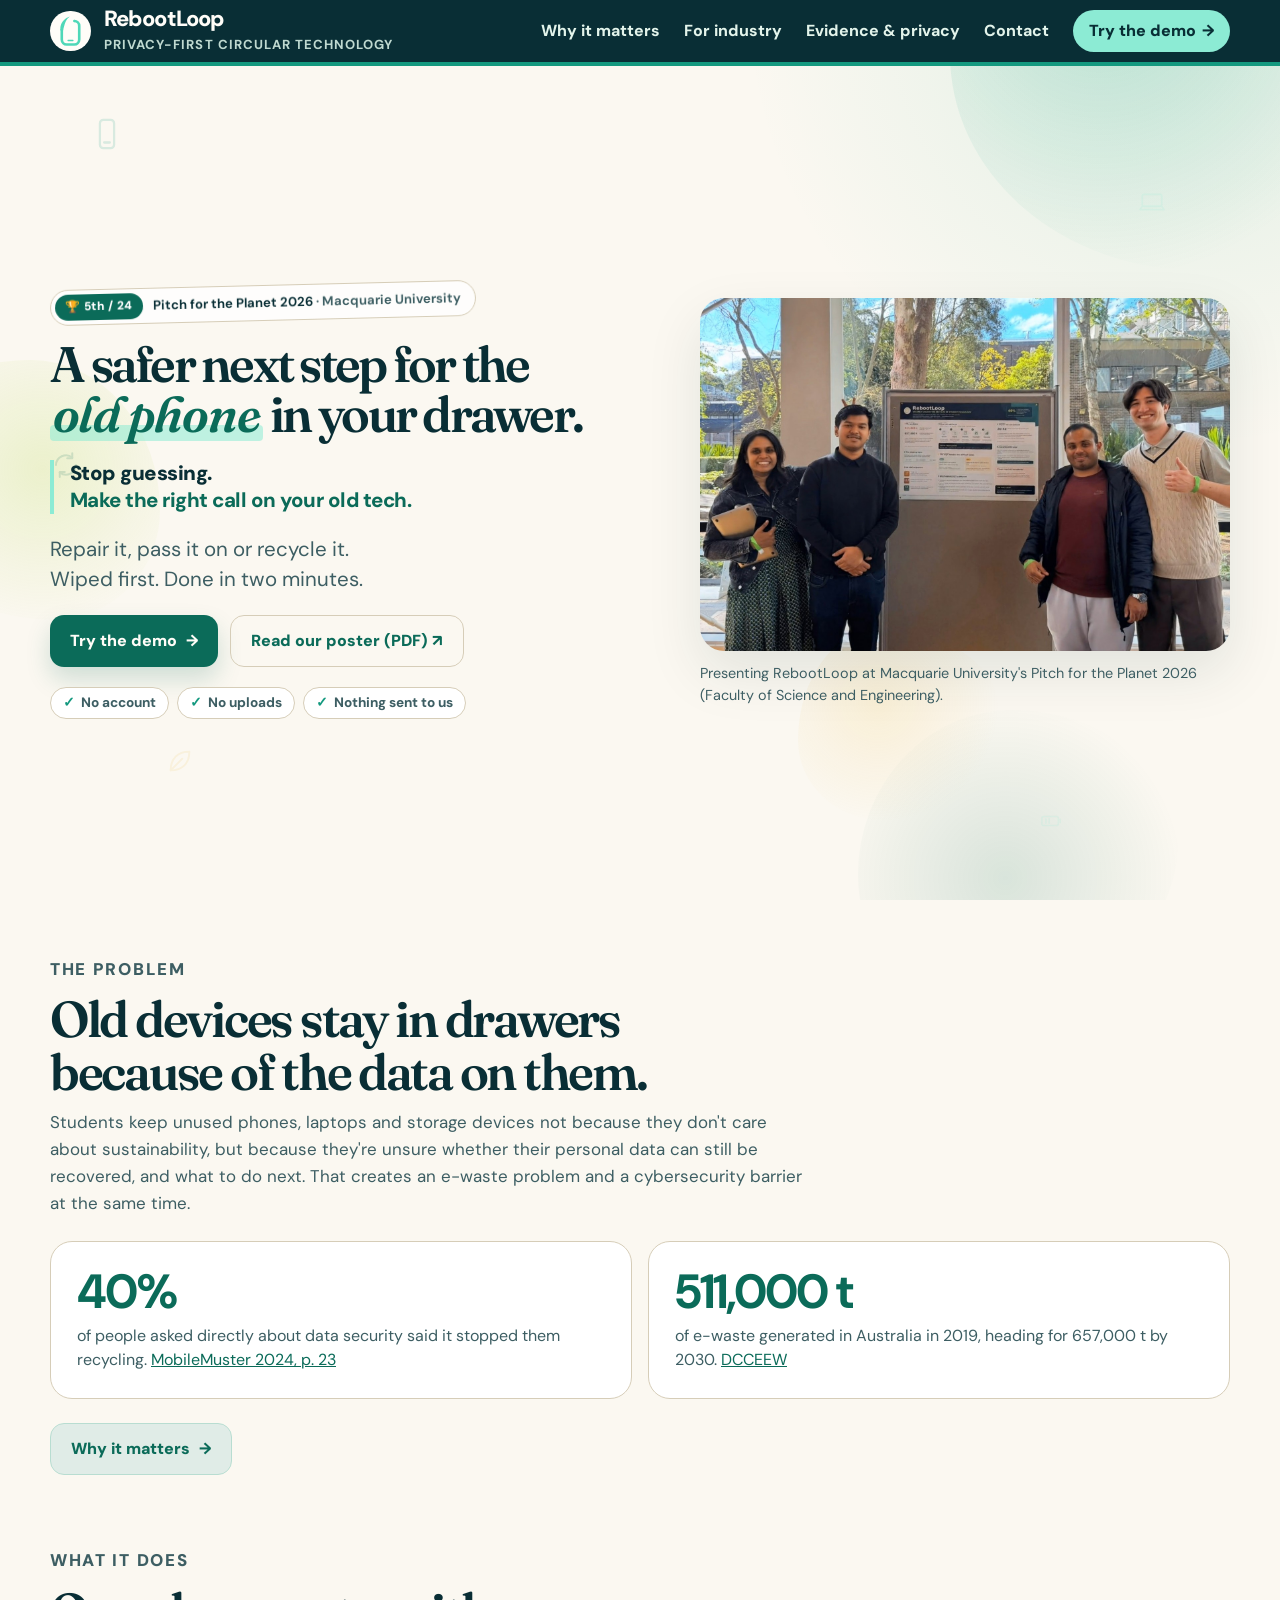
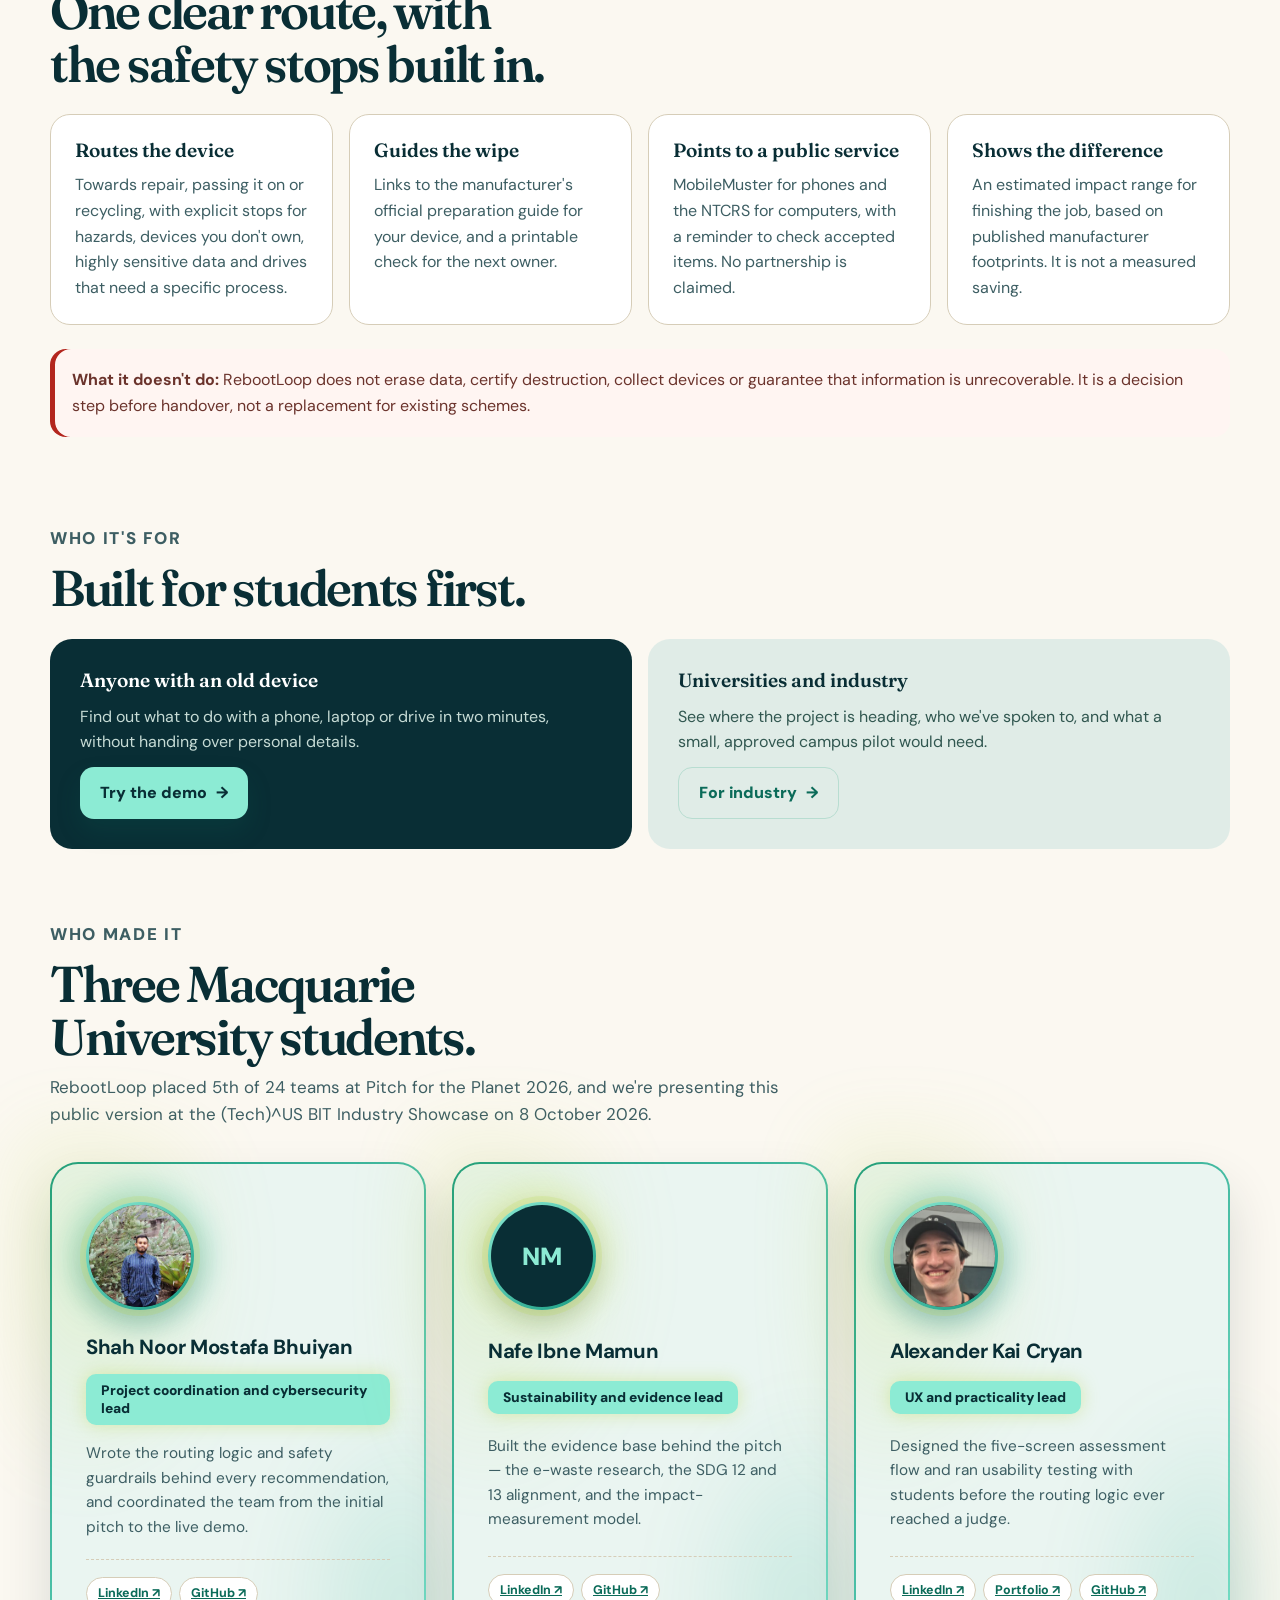
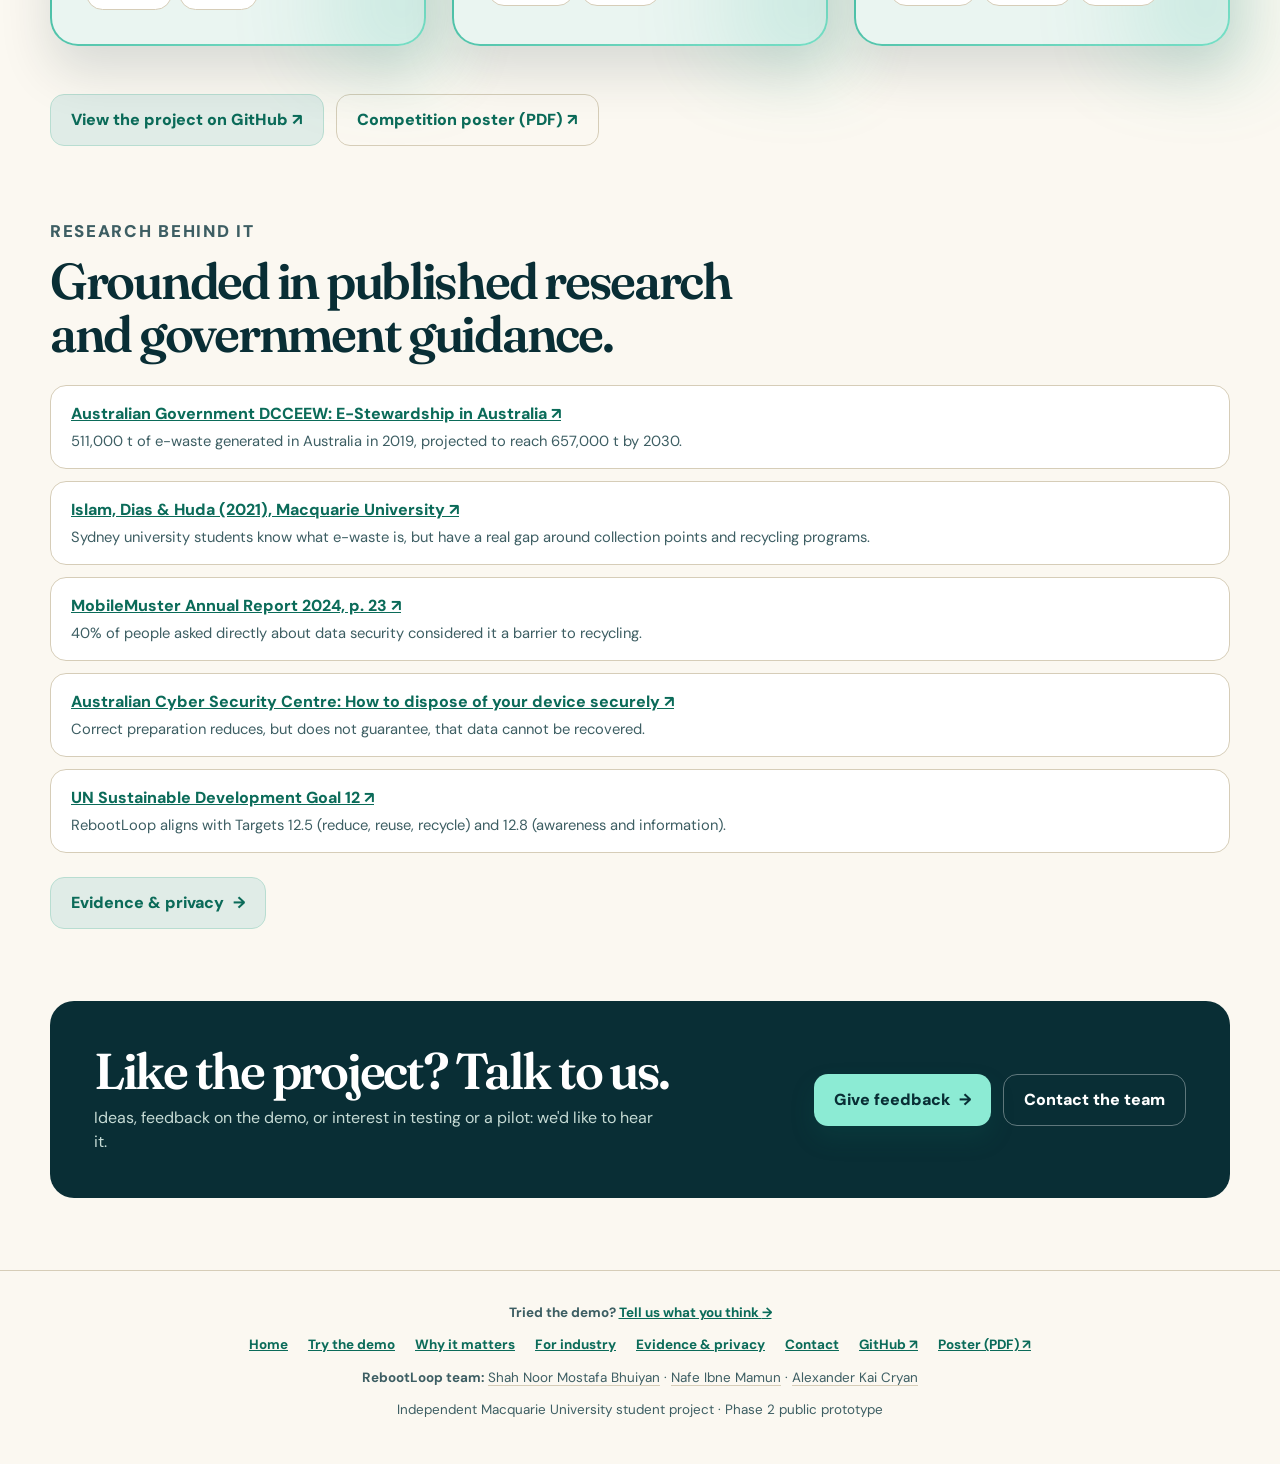
==== commit dacc7df3: "Rebrand site to the RebootLoop design system Swap the placeholder navy/lime palette and Inter type f" ====
--- a/prototype/index.html
+++ b/prototype/index.html
@@ -6,6 +6,10 @@
   <meta name="theme-color" content="#092e35">
   <meta name="description" content="RebootLoop is a Macquarie University student project: a free, privacy-first guide to repairing, passing on or recycling an old phone, laptop or drive.">
   <title>RebootLoop | A safer next step for your old device</title>
+  <link rel="icon" type="image/svg+xml" href="assets/brand/rebootloop-favicon.svg">
+  <link rel="preconnect" href="https://fonts.googleapis.com">
+  <link rel="preconnect" href="https://fonts.gstatic.com" crossorigin>
+  <link rel="stylesheet" href="https://fonts.googleapis.com/css2?family=Fraunces:ital,opsz,wght@0,9..144,300..700;1,9..144,300..700&family=DM+Sans:ital,opsz,wght@0,9..40,400..700;1,9..40,400..700&display=swap">
   <link rel="stylesheet" href="styles.css">
   <script>document.documentElement.classList.add('js-anim')</script>
 </head>
@@ -26,13 +30,7 @@
     <div class="header-inner">
       <a class="brand" href="index.html" aria-label="RebootLoop home">
         <div class="brand-mark" aria-hidden="true">
-          <svg viewBox="0 0 64 64" fill="none">
-            <path d="M50 23A21 21 0 1 0 48 45" stroke="#b7d84b" stroke-width="7" stroke-linecap="round"/>
-            <path d="M47 10l8 15-17 1" fill="#b7d84b"/>
-            <path d="M32 20l11 4-2 15c-3 7-9 10-9 10s-7-3-10-10l-1-15 11-4Z" stroke="#10a783" stroke-width="3"/>
-            <circle cx="32" cy="32" r="3.5" fill="#10a783"/>
-            <path d="M32 35v7" stroke="#10a783" stroke-width="3" stroke-linecap="round"/>
-          </svg>
+          <img src="assets/brand/rebootloop-mark-mint.svg" alt="">
         </div>
         <div>
           <div class="brand-name">RebootLoop</div>
--- a/prototype/styles.css
+++ b/prototype/styles.css
@@ -1,22 +1,27 @@
-/* RebootLoop shared styles: used by the demo and every site page. */
+/* RebootLoop shared styles: used by the demo and every site page.
+   Brand overhaul 2026-10: values now come from the RebootLoop design
+   system (teal/mint/paper/clay tokens) — names are kept as-is so every
+   existing var() usage below still applies, just with the new palette. */
 :root {
   color-scheme: light;
-  --navy: #092e35;
-  --navy-2: #123e45;
-  --ink: #102a31;
-  --muted: #526a70;
-  --forest: #0b6b57;
-  --teal: #10a783;
-  --mint: #e8f6f1;
-  --pale: #f4f9f7;
-  --lime: #b7d84b;
-  --gold: #f3c65b;
-  --coral: #e86b5d;
-  --blue: #2f78b7;
-  --line: #ccddd8;
-  --white: #ffffff;
+  --navy: #092e35;      /* surface-inverse / action (light) */
+  --navy-2: #0e4048;     /* teal-800: mid teal, raised-on-dark */
+  --ink: #092e35;        /* ink (light) */
+  --muted: #3d5e63;      /* ink-muted (light) */
+  --forest: #0b6b59;     /* accent-ink (light): links, primary-button fill */
+  --teal: #14997f;       /* accent (light) */
+  --mint: #e0ece7;       /* accent-soft (light): tinted fills */
+  --pale: #fbf8f1;       /* paper-50: warm page background, never pure white */
+  --lime: #8cebd4;       /* mint-300: bright pop accent (CTA pill, icons) */
+  --gold: #f2c867;       /* amber-300 */
+  --coral: #b3261e;      /* danger-fill (light): stop/safety-callout tone */
+  --blue: #0e4048;       /* focus-ring (light) */
+  --line: #d6cdb8;       /* line (light): paper-300 */
+  --white: #fffdf8;      /* surface-raised (light): warm card fill, not pure #fff */
   --shadow: 0 22px 55px rgba(9, 46, 53, .10);
   --radius: 24px;
+  --font-sans: "DM Sans", "Helvetica Neue", Arial, sans-serif;
+  --font-serif: "Fraunces", "Iowan Old Style", Georgia, serif;
   /* Fluid sizes: each grows smoothly from a 620px-tall window to a 940px-tall one (and with width where noted). */
   --header-h: clamp(48px, calc(48px + (100vh - 620px) * .05), 64px);
   --gap: clamp(10px, calc(10px + (100vh - 620px) * .05), 26px);
@@ -39,7 +44,7 @@
     radial-gradient(circle at 93% 0%, rgba(16, 167, 131, .12), transparent 28rem),
     var(--pale);
   color: var(--ink);
-  font-family: Inter, ui-sans-serif, system-ui, -apple-system, BlinkMacSystemFont, "Segoe UI", sans-serif;
+  font-family: var(--font-sans);
   font-size: 16px;
   line-height: 1.5;
 }
@@ -87,7 +92,7 @@
   place-items: center;
 }
 
-.brand-mark svg { width: 76%; height: 76%; }
+.brand-mark svg, .brand-mark img { width: 76%; height: 76%; }
 .brand-name { font-size: clamp(1.2rem, calc(1.2rem + (100vh - 620px) * .01), 1.4rem); font-weight: 850; letter-spacing: -.04em; line-height: 1; }
 .brand-sub { margin-top: 5px; color: #bfd9d0; font-size: .82rem; font-weight: 700; letter-spacing: .08em; text-transform: uppercase; }
 
@@ -191,6 +196,7 @@
   margin: 0 0 14px;
 }
 h1, h2, h3, p { margin-top: 0; }
+h1, h2, h3, .aside-title { font-family: var(--font-serif); font-weight: 600; }
 h1, h2 { text-wrap: balance; }
 h1 { font-size: var(--fs-h1); line-height: .98; letter-spacing: -.06em; margin-bottom: calc(var(--gap) + 4px); max-width: 820px; }
 h2 { font-size: clamp(2rem, 4vw, 3.15rem); line-height: 1.05; letter-spacing: -.045em; margin-bottom: 14px; }
@@ -738,7 +744,7 @@
 
 /* Hero type: a heavy sans headline with one italic serif accent, and a quieter pull-quote line under it. */
 .hero-copy h1 { margin: 0; font-size: clamp(2.2rem, 3.9vw, 3.5rem); line-height: 1; letter-spacing: -.055em; }
-.hero-copy h1 em { position: relative; z-index: 0; padding: 0 .06em; color: var(--forest); font-family: "Iowan Old Style", "Palatino Linotype", Palatino, "Book Antiqua", Georgia, serif; font-style: italic; font-weight: 600; letter-spacing: -.02em; white-space: nowrap; }
+.hero-copy h1 em { position: relative; z-index: 0; padding: 0 .06em; color: var(--forest); font-style: italic; font-weight: 600; letter-spacing: -.02em; white-space: nowrap; }
 .hero-copy h1 em::after { content: ""; position: absolute; z-index: -1; left: 0; right: 0; bottom: .08em; height: .32em; border-radius: 4px; background: var(--lime); opacity: .55; }
 .hero-figure { margin: 0; }
 .hero-figure img { display: block; width: 100%; max-width: 100%; height: auto; aspect-ratio: 3 / 2; object-fit: cover; border-radius: var(--radius); box-shadow: var(--shadow); }
@@ -895,30 +901,40 @@
   .site-page .ambient .icon-3, .site-page .ambient .icon-5 { display: none; }
 }
 
-/* ---- "Who made it" team cards: v3 — one big card per person.
-   Dark navy, same material as the site's own "special" sections (talk-band,
-   audience.primary), with a living gradient border, a radiant halo behind
-   each portrait, and a lime glow badge. Stacked single-column, wide, and
-   generously padded so each card has room to breathe and a bio line gives
-   it real substance instead of just a name and two links. ---- */
-.site-page .team-grid { grid-template-columns: 1fr; gap: 28px; max-width: 880px; margin: 0 auto; padding-top: 10px; }
+/* ---- "Who made it" team cards: v5 — three big cards in a row, light theme.
+   White card on the gradient teal/lime border, matching the rest of the
+   page's light cards, with a radiant halo behind each portrait and a lime
+   glow badge carrying the "premium" feel instead of a dark background.
+   Each card stacks internally (portrait, then name/role/bio/links) so it
+   reads well at a third of the page width. ---- */
+.site-page .team-grid { grid-template-columns: repeat(3, minmax(0, 1fr)); gap: 26px; padding-top: 10px; }
+@media (max-width: 960px) {
+  .site-page .team-grid { grid-template-columns: 1fr; max-width: 520px; margin: 0 auto; }
+}
 
 .site-page .member {
   display: grid;
-  grid-template-columns: 136px minmax(0, 1fr);
-  column-gap: 34px;
+  grid-template-columns: 1fr;
   row-gap: 0;
   align-items: start;
   position: relative;
   isolation: isolate;
-  padding: 44px 48px;
+  padding: 38px 34px 34px;
   border: 2px solid transparent;
   border-radius: 28px;
+  /* A bare <color> is only valid as the LAST layer of a multi-layer `background` shorthand —
+     using one in the first (padding-box) layer made the whole declaration invalid, so it was
+     silently dropped and every card rendered with no fill at all (fully transparent — which is
+     why it always looked identical to the page behind it). Wrapping each solid fill in a flat
+     linear-gradient(colour, colour) makes it a valid <bg-image> in that position. */
+  /* One consistent surface tone across every card — a different hue per card (green/gold/blue)
+     read as a kids'-app rainbow rather than premium, no matter how muted. Distinction between
+     cards now comes from the halo/border glow only, not the card body colour. */
   background:
-    linear-gradient(165deg, var(--navy-2), var(--navy)) padding-box,
+    linear-gradient(#eaf5f1, #eaf5f1) padding-box,
     linear-gradient(135deg, var(--teal), var(--lime) 45%, var(--teal) 90%) border-box;
   background-size: 100% 100%, 240% 240%;
-  box-shadow: 0 30px 64px rgba(9, 46, 53, .42);
+  box-shadow: 0 26px 52px rgba(9, 46, 53, .14);
   transition: transform .45s cubic-bezier(.22,1,.36,1), box-shadow .35s ease, opacity .45s ease;
   animation: rl-member-border-drift 7s ease-in-out infinite;
 }
@@ -933,8 +949,8 @@
   position: absolute; inset: -40px; z-index: -1;
   border-radius: inherit;
   background:
-    radial-gradient(50% 60% at 16% 24%, rgba(183, 216, 75, .5), transparent 70%),
-    radial-gradient(45% 55% at 88% 86%, rgba(16, 167, 131, .4), transparent 70%);
+    radial-gradient(50% 60% at 16% 24%, rgba(183, 216, 75, .4), transparent 70%),
+    radial-gradient(45% 55% at 88% 86%, rgba(16, 167, 131, .32), transparent 70%);
   filter: blur(34px);
   opacity: .5;
   transition: opacity .4s ease, filter .4s ease;
@@ -944,25 +960,27 @@
    inline html.js-anim toggle + the IntersectionObserver script) — no-JS visitors just see them.
    :where() keeps the gating out of the specificity count so the :hover rule below (declared
    after, same 3-class weight) still wins once a card has been revealed. */
-:where(html.js-anim) .site-page .team-grid .member { opacity: 0; transform: translateY(30px) scale(.96); }
-:where(html.js-anim) .site-page .team-grid .member:where(.is-visible) { opacity: 1; transform: translateY(0) scale(1); }
+/* Transform-only (no opacity fade) so the card's fill colour is always at full strength —
+   a fade made the tint look washed-out/blended with the page while mid-animation. */
+:where(html.js-anim) .site-page .team-grid .member { transform: translateY(30px) scale(.96); }
+:where(html.js-anim) .site-page .team-grid .member:where(.is-visible) { transform: translateY(0) scale(1); }
 
 .site-page .member:hover {
   transform: translateY(-8px) scale(1.012);
-  box-shadow: 0 44px 88px rgba(9, 46, 53, .5);
+  box-shadow: 0 36px 72px rgba(9, 46, 53, .2);
 }
 .site-page .member:hover::before { opacity: 1; filter: blur(40px); }
 .site-page .member:hover .avatar-blob { transform: scale(1.2); opacity: 1; }
-.site-page .member:hover .initials, .site-page .member:hover .member-photo { box-shadow: 0 0 0 8px rgba(183, 216, 75, .28), 0 16px 34px rgba(0, 0, 0, .5); }
+.site-page .member:hover .initials, .site-page .member:hover .member-photo { box-shadow: 0 0 0 8px rgba(183, 216, 75, .3), 0 14px 28px rgba(9, 46, 53, .22); }
 
 /* the portrait's radiant halo — a soft glowing aura, not a flat tint */
-.site-page .member .avatar-wrap { grid-column: 1; grid-row: 1 / span 4; position: relative; width: 136px; height: 136px; }
+.site-page .member .avatar-wrap { position: relative; width: 108px; height: 108px; margin-bottom: 22px; }
 .site-page .member .avatar-blob {
-  position: absolute; inset: -30px; z-index: 0;
+  position: absolute; inset: -24px; z-index: 0;
   border-radius: 50%;
-  background: radial-gradient(circle, rgba(183, 216, 75, .65) 0%, rgba(16, 167, 131, .35) 55%, transparent 75%);
+  background: radial-gradient(circle, rgba(183, 216, 75, .6) 0%, rgba(16, 167, 131, .3) 55%, transparent 75%);
   filter: blur(12px);
-  opacity: .85;
+  opacity: .8;
   animation: rl-halo-breathe 3.2s ease-in-out infinite;
   transition: transform .4s cubic-bezier(.22,1,.36,1), opacity .4s ease;
 }
@@ -971,67 +989,55 @@
   50%      { transform: scale(1.08); }
 }
 .site-page .member:nth-child(3n+2) .avatar-blob {
-  background: radial-gradient(circle, rgba(243, 198, 91, .65) 0%, rgba(183, 216, 75, .3) 55%, transparent 75%);
+  background: radial-gradient(circle, rgba(243, 198, 91, .6) 0%, rgba(183, 216, 75, .28) 55%, transparent 75%);
 }
 .site-page .member:nth-child(3n) .avatar-blob {
-  background: radial-gradient(circle, rgba(47, 120, 183, .6) 0%, rgba(16, 167, 131, .32) 55%, transparent 75%);
+  background: radial-gradient(circle, rgba(47, 120, 183, .55) 0%, rgba(16, 167, 131, .28) 55%, transparent 75%);
 }
 
 .site-page .member .initials, .site-page .member .member-photo {
   position: relative; z-index: 1;
-  width: 136px; height: 136px; margin: 0;
+  width: 108px; height: 108px; margin: 0;
   border-radius: 50%;
   border: 3px solid transparent;
   background: linear-gradient(var(--navy), var(--navy)) padding-box,
               linear-gradient(140deg, var(--lime), var(--teal)) border-box;
-  box-shadow: 0 0 0 6px rgba(183, 216, 75, .18), 0 16px 32px rgba(0, 0, 0, .45);
+  box-shadow: 0 0 0 6px rgba(183, 216, 75, .2), 0 12px 26px rgba(9, 46, 53, .16);
   color: var(--lime);
   transition: box-shadow .4s ease;
 }
 .site-page .member .member-photo { object-fit: cover; }
-.site-page .member .initials { font-size: 1.9rem; display: grid; place-items: center; }
-
-.site-page .member strong { grid-column: 2; grid-row: 1; align-self: center; color: white; font-size: 1.5rem; letter-spacing: -.015em; }
+.site-page .member .initials { font-size: 1.55rem; display: grid; place-items: center; }
+
+.site-page .member strong { color: var(--ink); font-size: 1.28rem; letter-spacing: -.015em; }
 
 .site-page .member .role-tag {
-  grid-column: 2; grid-row: 2;
-  display: inline-flex; justify-self: start; align-self: start; margin-top: 11px;
+  display: inline-flex; justify-self: start; margin-top: 11px;
   padding: 7px 15px; border-radius: 10px;
   background: var(--lime); color: var(--navy);
   font-weight: 850; font-size: .86rem; line-height: 1.35;
-  box-shadow: 0 0 18px rgba(183, 216, 75, .45);
+  box-shadow: 0 0 18px rgba(183, 216, 75, .4);
 }
 
 .site-page .member .member-bio {
-  grid-column: 2; grid-row: 3;
-  margin: 16px 0 0; max-width: 46ch;
-  color: #c6dbd5; font-size: .98rem; line-height: 1.6;
+  margin: 16px 0 0;
+  color: var(--muted); font-size: .96rem; line-height: 1.6;
 }
 
 .site-page .member-links {
-  grid-column: 2; grid-row: 4;
-  position: relative; margin-top: 20px; padding-top: 18px; gap: 10px; border-top: 0;
+  position: relative; margin-top: 20px; padding-top: 18px; gap: 7px; border-top: 0; flex-wrap: nowrap;
 }
 .site-page .member-links::before {
-  content: ""; position: absolute; top: 0; left: 0; right: 0; border-top: 1.5px dashed rgba(255, 255, 255, .22);
+  content: ""; position: absolute; top: 0; left: 0; right: 0; border-top: 1.5px dashed var(--line);
 }
 .site-page .member-links a {
-  display: inline-flex; align-items: center; padding: 7px 15px;
-  border: 1.3px solid rgba(255, 255, 255, .28); border-radius: 999px; font-size: .88rem;
-  background: rgba(255, 255, 255, .05); color: #c6dbd5; font-weight: 750;
+  display: inline-flex; align-items: center; flex: 0 1 auto; padding: 6px 11px;
+  border: 1.3px solid var(--line); border-radius: 999px; font-size: .78rem; white-space: nowrap;
+  background: white; color: var(--forest); font-weight: 750;
 }
 .site-page .member-links a:hover { background: var(--lime); border-color: var(--lime); color: var(--navy); }
-
-@media (max-width: 620px) {
-  .site-page .member { grid-template-columns: 1fr; padding: 32px 26px; justify-items: start; }
-  .site-page .member .avatar-wrap { grid-column: 1; grid-row: 1; margin-bottom: 18px; }
-  .site-page .member strong, .site-page .member .role-tag, .site-page .member .member-bio, .site-page .member-links {
-    grid-column: 1;
-  }
-  .site-page .member strong { grid-row: 2; }
-  .site-page .member .role-tag { grid-row: 3; }
-  .site-page .member .member-bio { grid-row: 4; }
-  .site-page .member-links { grid-row: 5; }
+@media (max-width: 420px) {
+  .site-page .member-links { flex-wrap: wrap; }
 }
 
 .site-page .award {
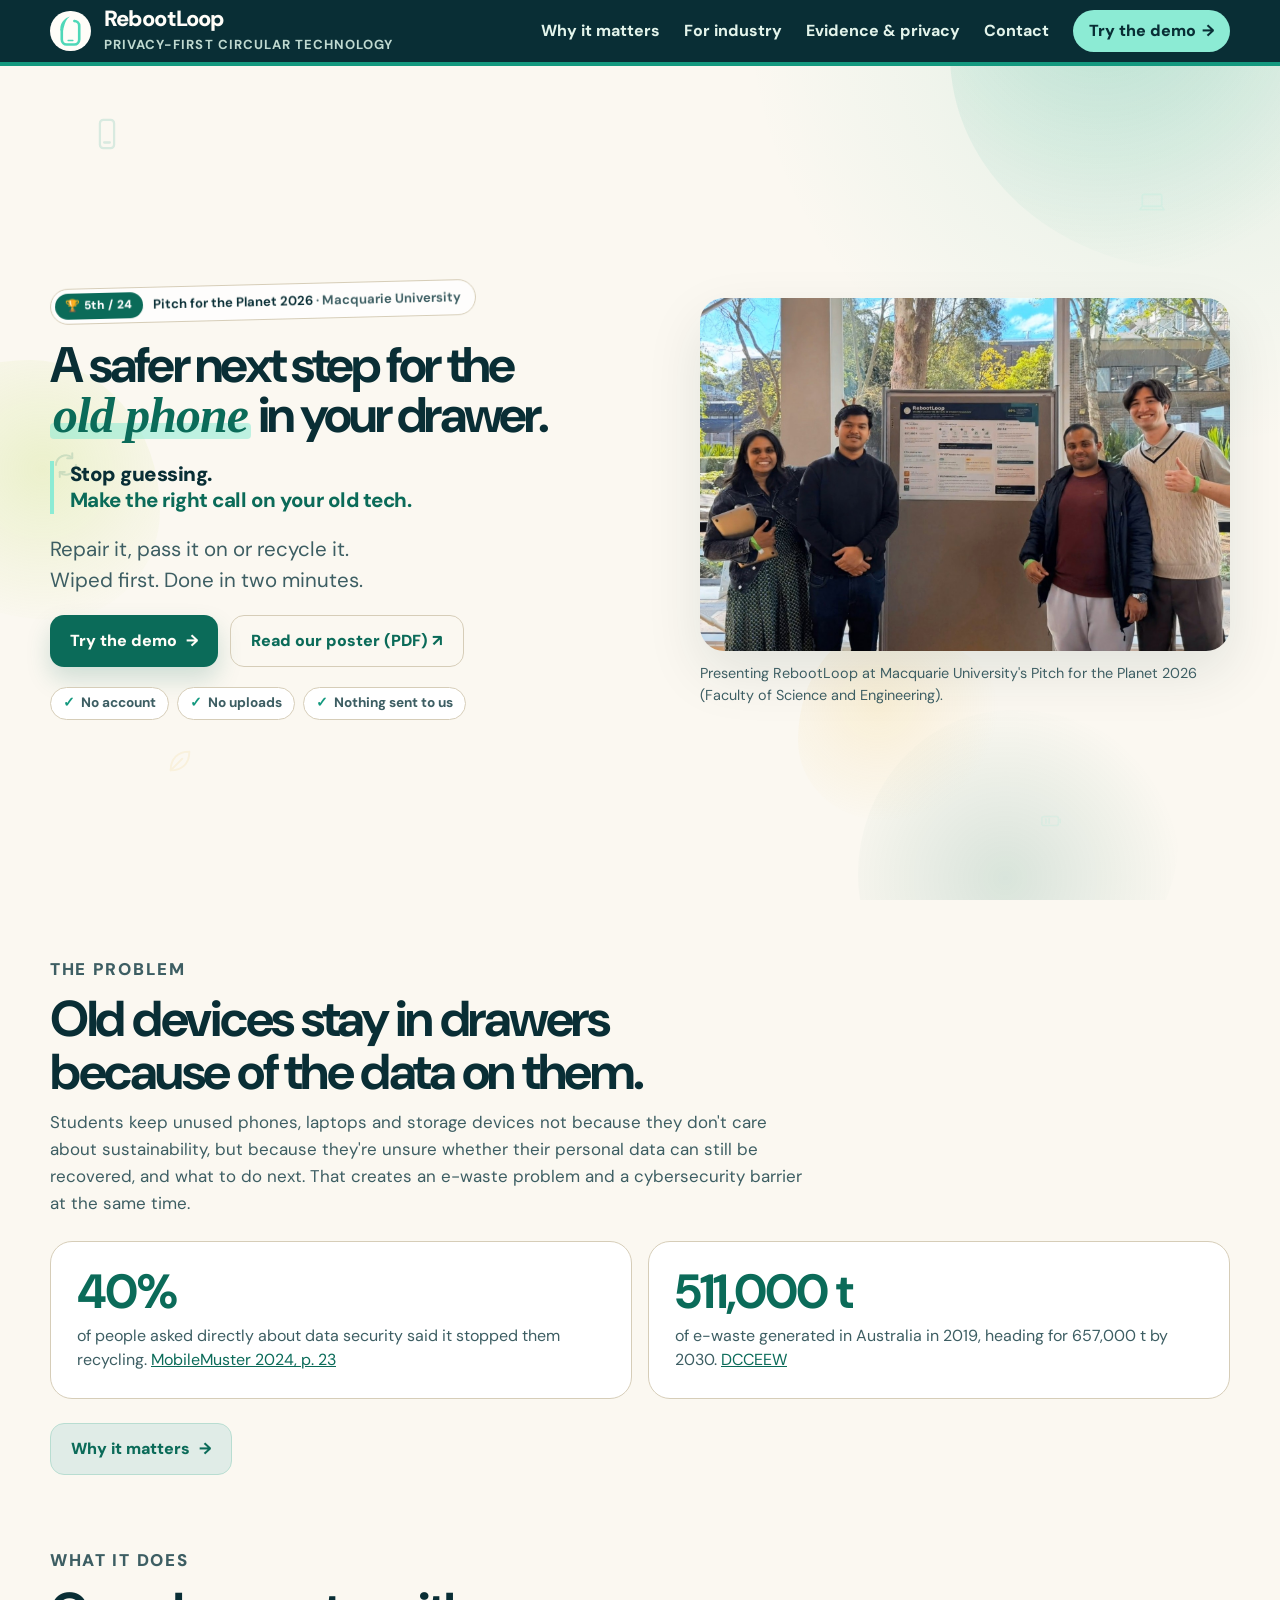
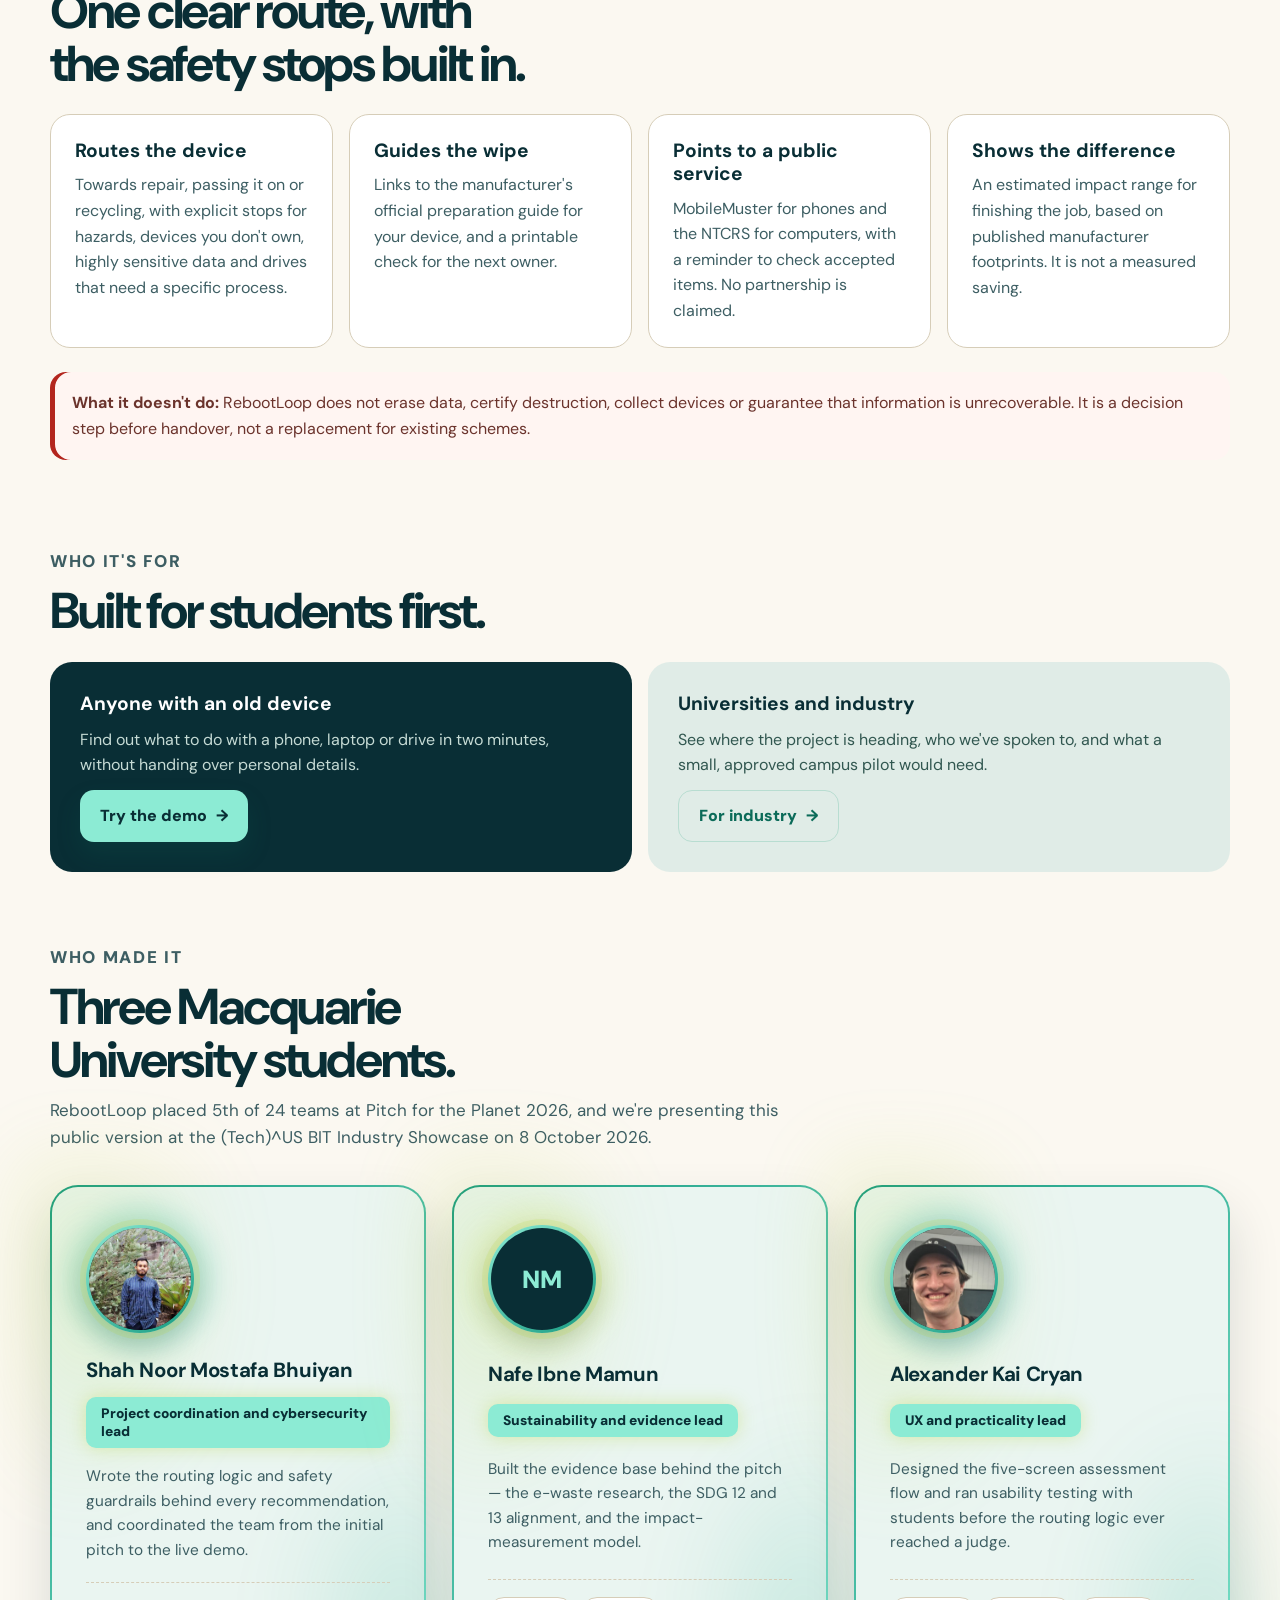
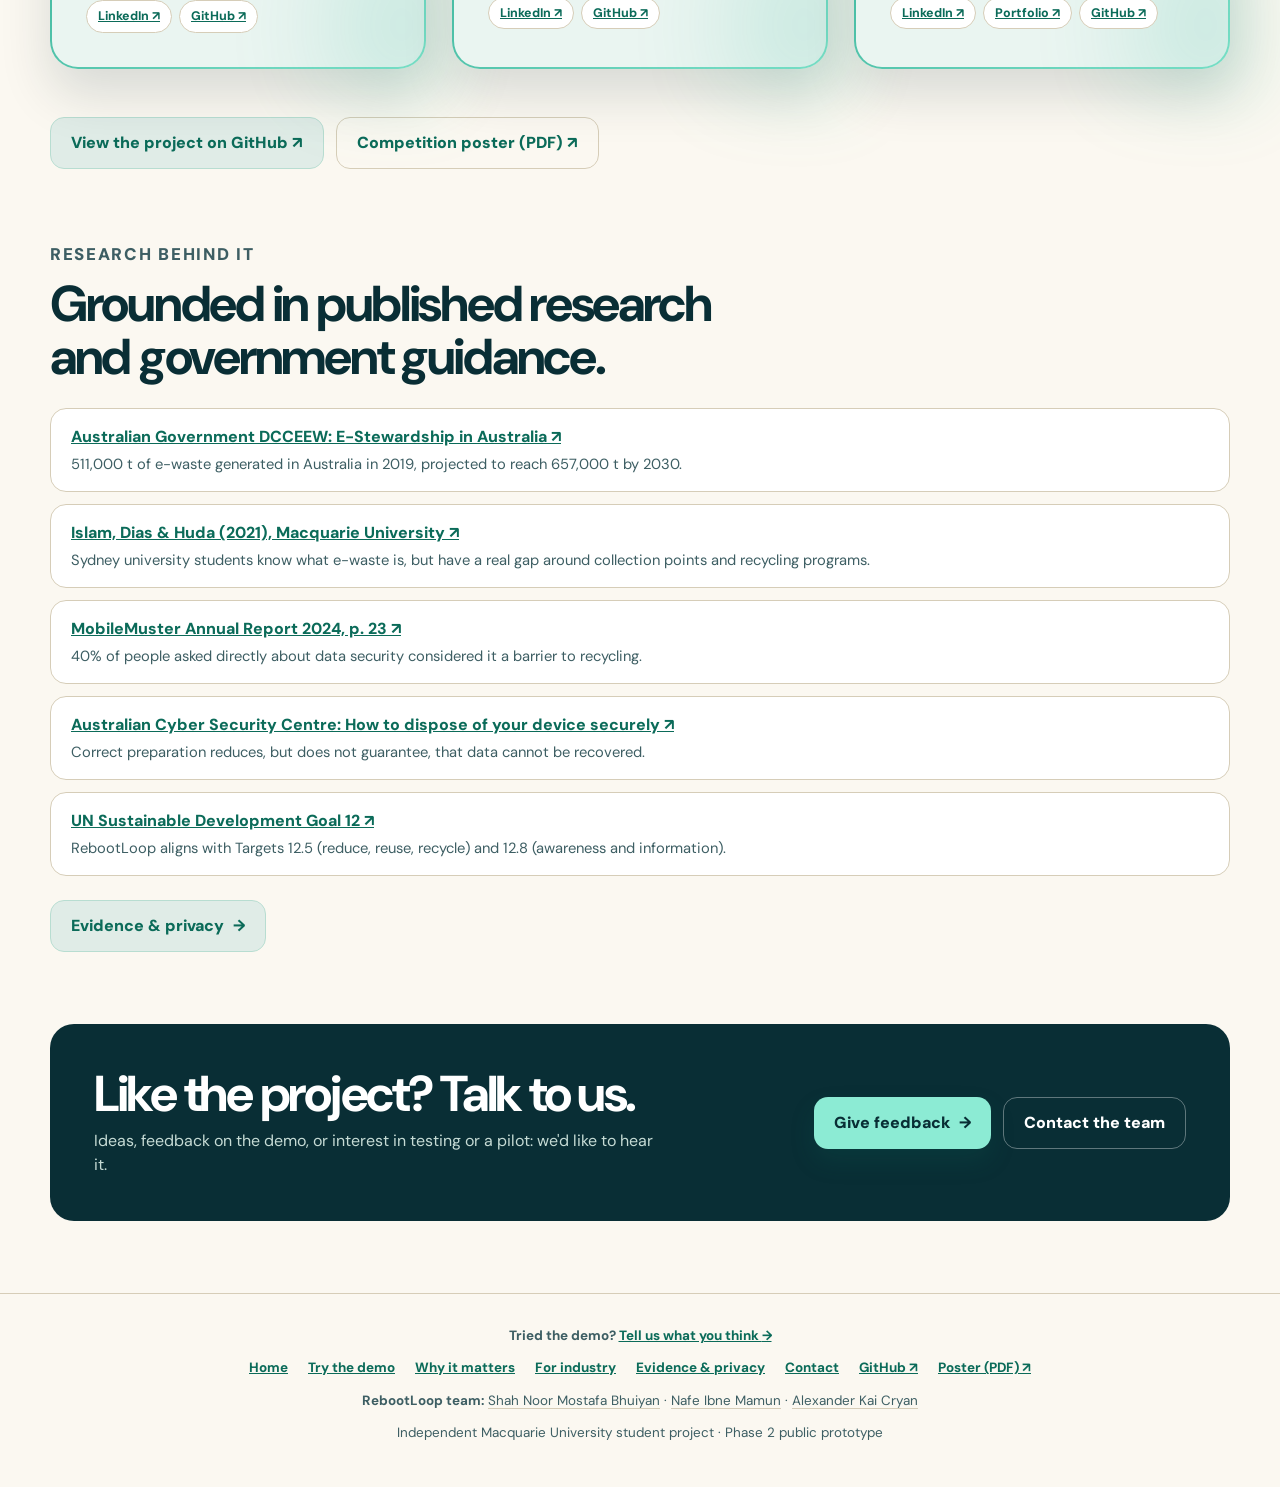
==== commit caeaac4b: "Revert titles to the sans headline font, keep the italic serif accent" ====
--- a/prototype/index.html
+++ b/prototype/index.html
@@ -9,7 +9,7 @@
   <link rel="icon" type="image/svg+xml" href="assets/brand/rebootloop-favicon.svg">
   <link rel="preconnect" href="https://fonts.googleapis.com">
   <link rel="preconnect" href="https://fonts.gstatic.com" crossorigin>
-  <link rel="stylesheet" href="https://fonts.googleapis.com/css2?family=Fraunces:ital,opsz,wght@0,9..144,300..700;1,9..144,300..700&family=DM+Sans:ital,opsz,wght@0,9..40,400..700;1,9..40,400..700&display=swap">
+  <link rel="stylesheet" href="https://fonts.googleapis.com/css2?family=DM+Sans:ital,opsz,wght@0,9..40,400..700;1,9..40,400..700&display=swap">
   <link rel="stylesheet" href="styles.css">
   <script>document.documentElement.classList.add('js-anim')</script>
 </head>
--- a/prototype/styles.css
+++ b/prototype/styles.css
@@ -21,7 +21,6 @@
   --shadow: 0 22px 55px rgba(9, 46, 53, .10);
   --radius: 24px;
   --font-sans: "DM Sans", "Helvetica Neue", Arial, sans-serif;
-  --font-serif: "Fraunces", "Iowan Old Style", Georgia, serif;
   /* Fluid sizes: each grows smoothly from a 620px-tall window to a 940px-tall one (and with width where noted). */
   --header-h: clamp(48px, calc(48px + (100vh - 620px) * .05), 64px);
   --gap: clamp(10px, calc(10px + (100vh - 620px) * .05), 26px);
@@ -196,7 +195,6 @@
   margin: 0 0 14px;
 }
 h1, h2, h3, p { margin-top: 0; }
-h1, h2, h3, .aside-title { font-family: var(--font-serif); font-weight: 600; }
 h1, h2 { text-wrap: balance; }
 h1 { font-size: var(--fs-h1); line-height: .98; letter-spacing: -.06em; margin-bottom: calc(var(--gap) + 4px); max-width: 820px; }
 h2 { font-size: clamp(2rem, 4vw, 3.15rem); line-height: 1.05; letter-spacing: -.045em; margin-bottom: 14px; }
@@ -744,7 +742,7 @@
 
 /* Hero type: a heavy sans headline with one italic serif accent, and a quieter pull-quote line under it. */
 .hero-copy h1 { margin: 0; font-size: clamp(2.2rem, 3.9vw, 3.5rem); line-height: 1; letter-spacing: -.055em; }
-.hero-copy h1 em { position: relative; z-index: 0; padding: 0 .06em; color: var(--forest); font-style: italic; font-weight: 600; letter-spacing: -.02em; white-space: nowrap; }
+.hero-copy h1 em { position: relative; z-index: 0; padding: 0 .06em; color: var(--forest); font-family: "Iowan Old Style", "Palatino Linotype", Palatino, "Book Antiqua", Georgia, serif; font-style: italic; font-weight: 600; letter-spacing: -.02em; white-space: nowrap; }
 .hero-copy h1 em::after { content: ""; position: absolute; z-index: -1; left: 0; right: 0; bottom: .08em; height: .32em; border-radius: 4px; background: var(--lime); opacity: .55; }
 .hero-figure { margin: 0; }
 .hero-figure img { display: block; width: 100%; max-width: 100%; height: auto; aspect-ratio: 3 / 2; object-fit: cover; border-radius: var(--radius); box-shadow: var(--shadow); }
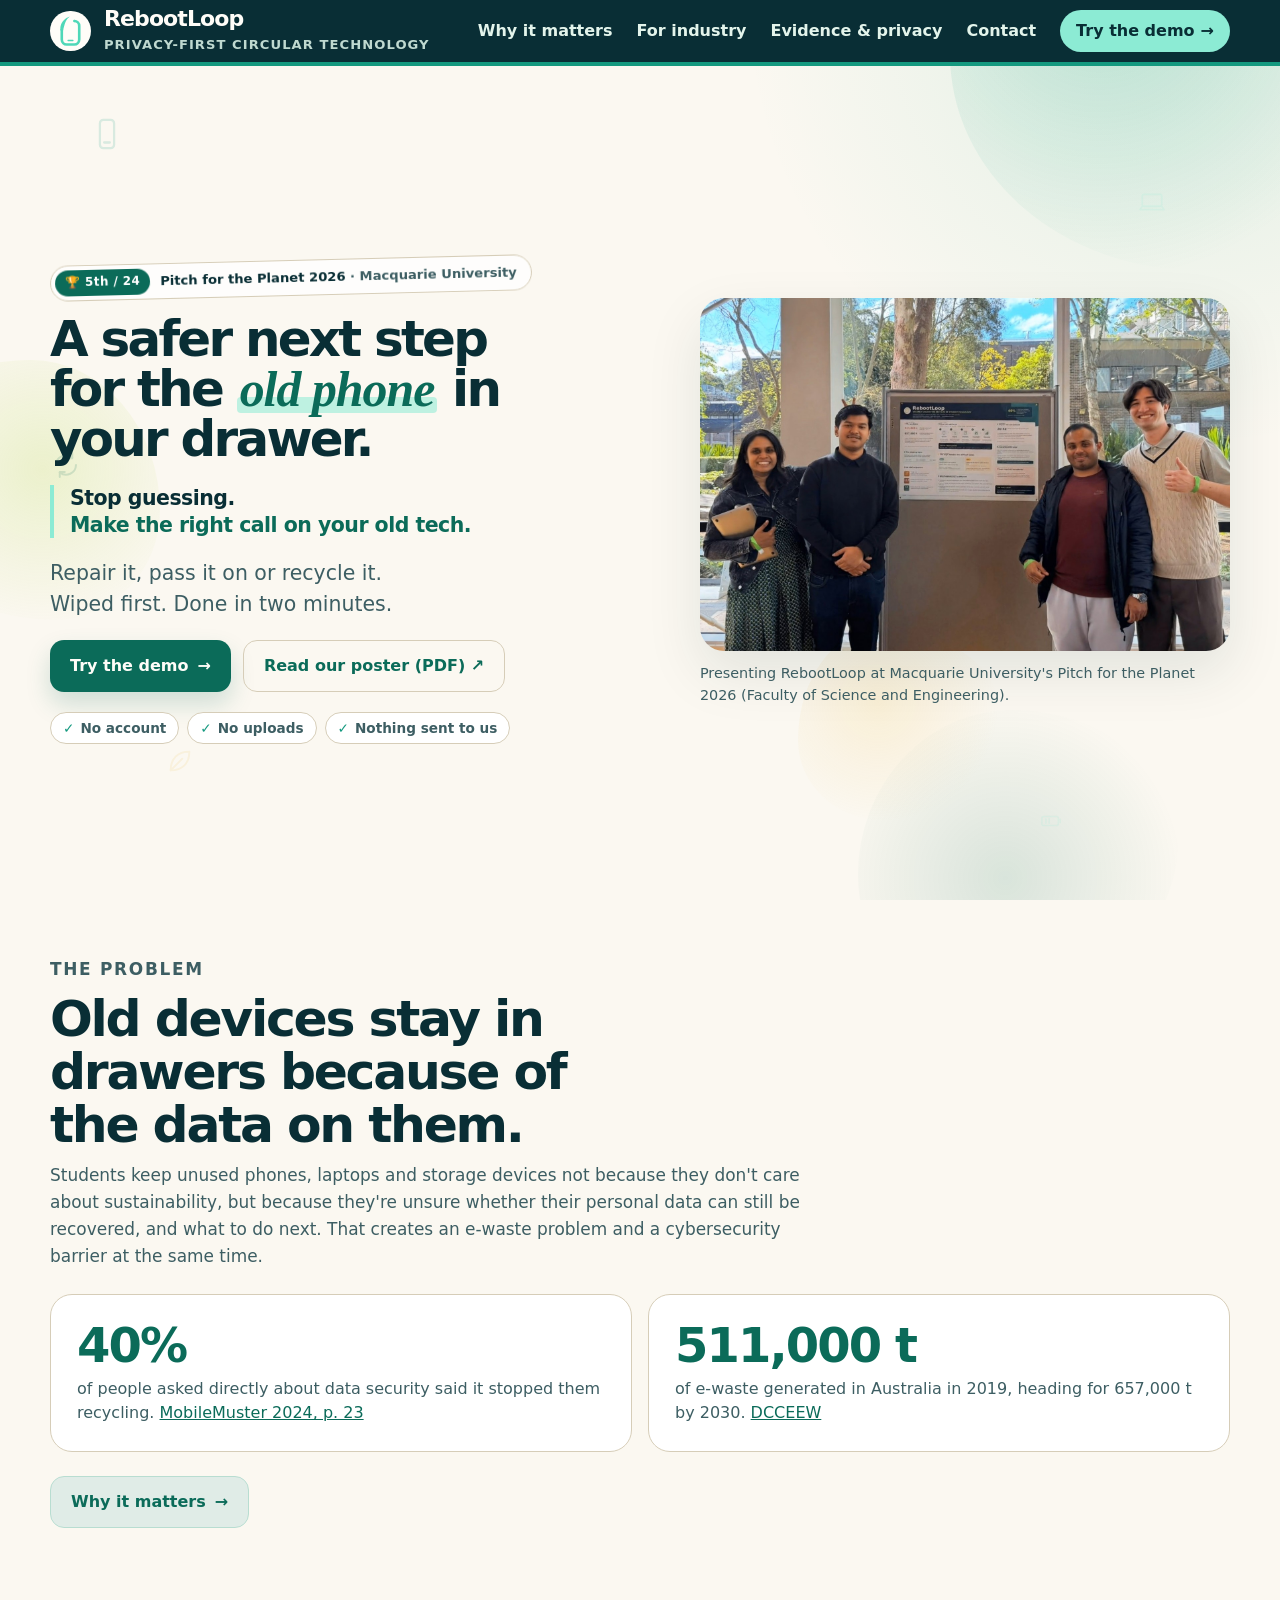
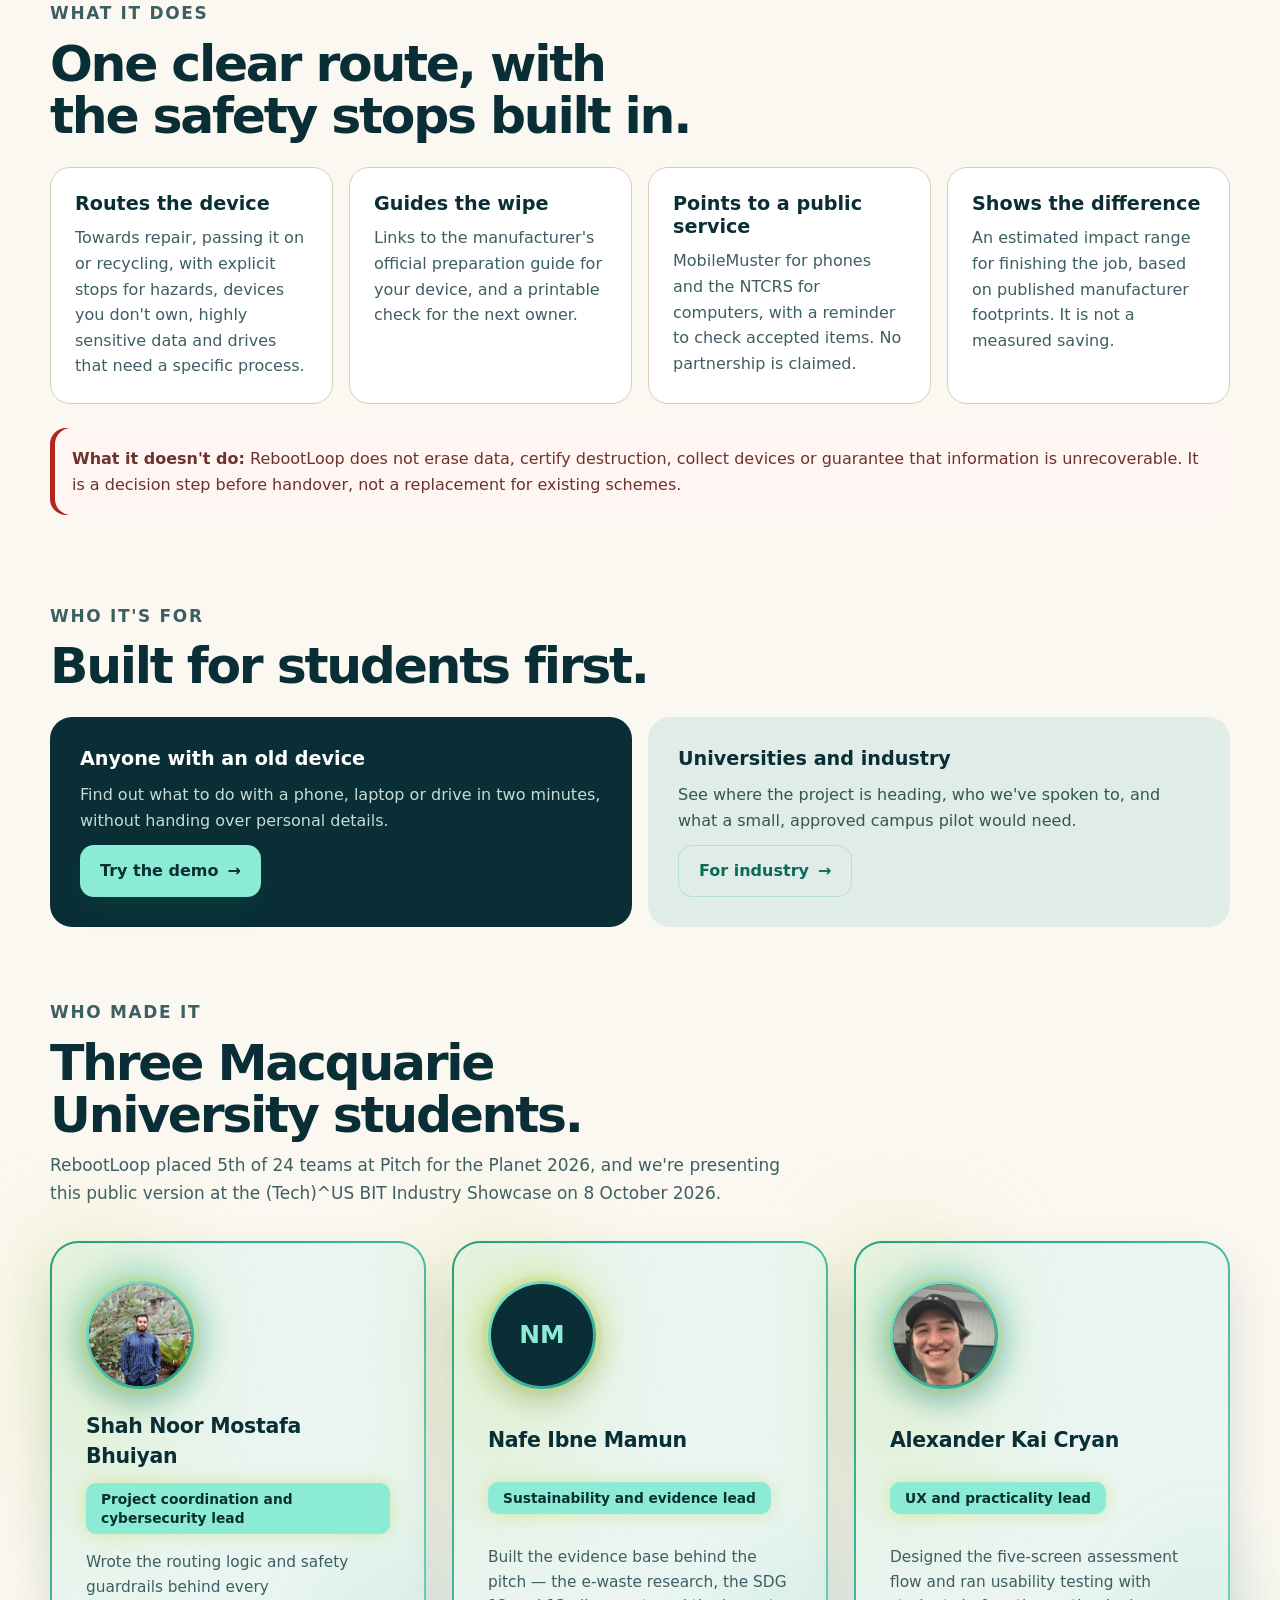
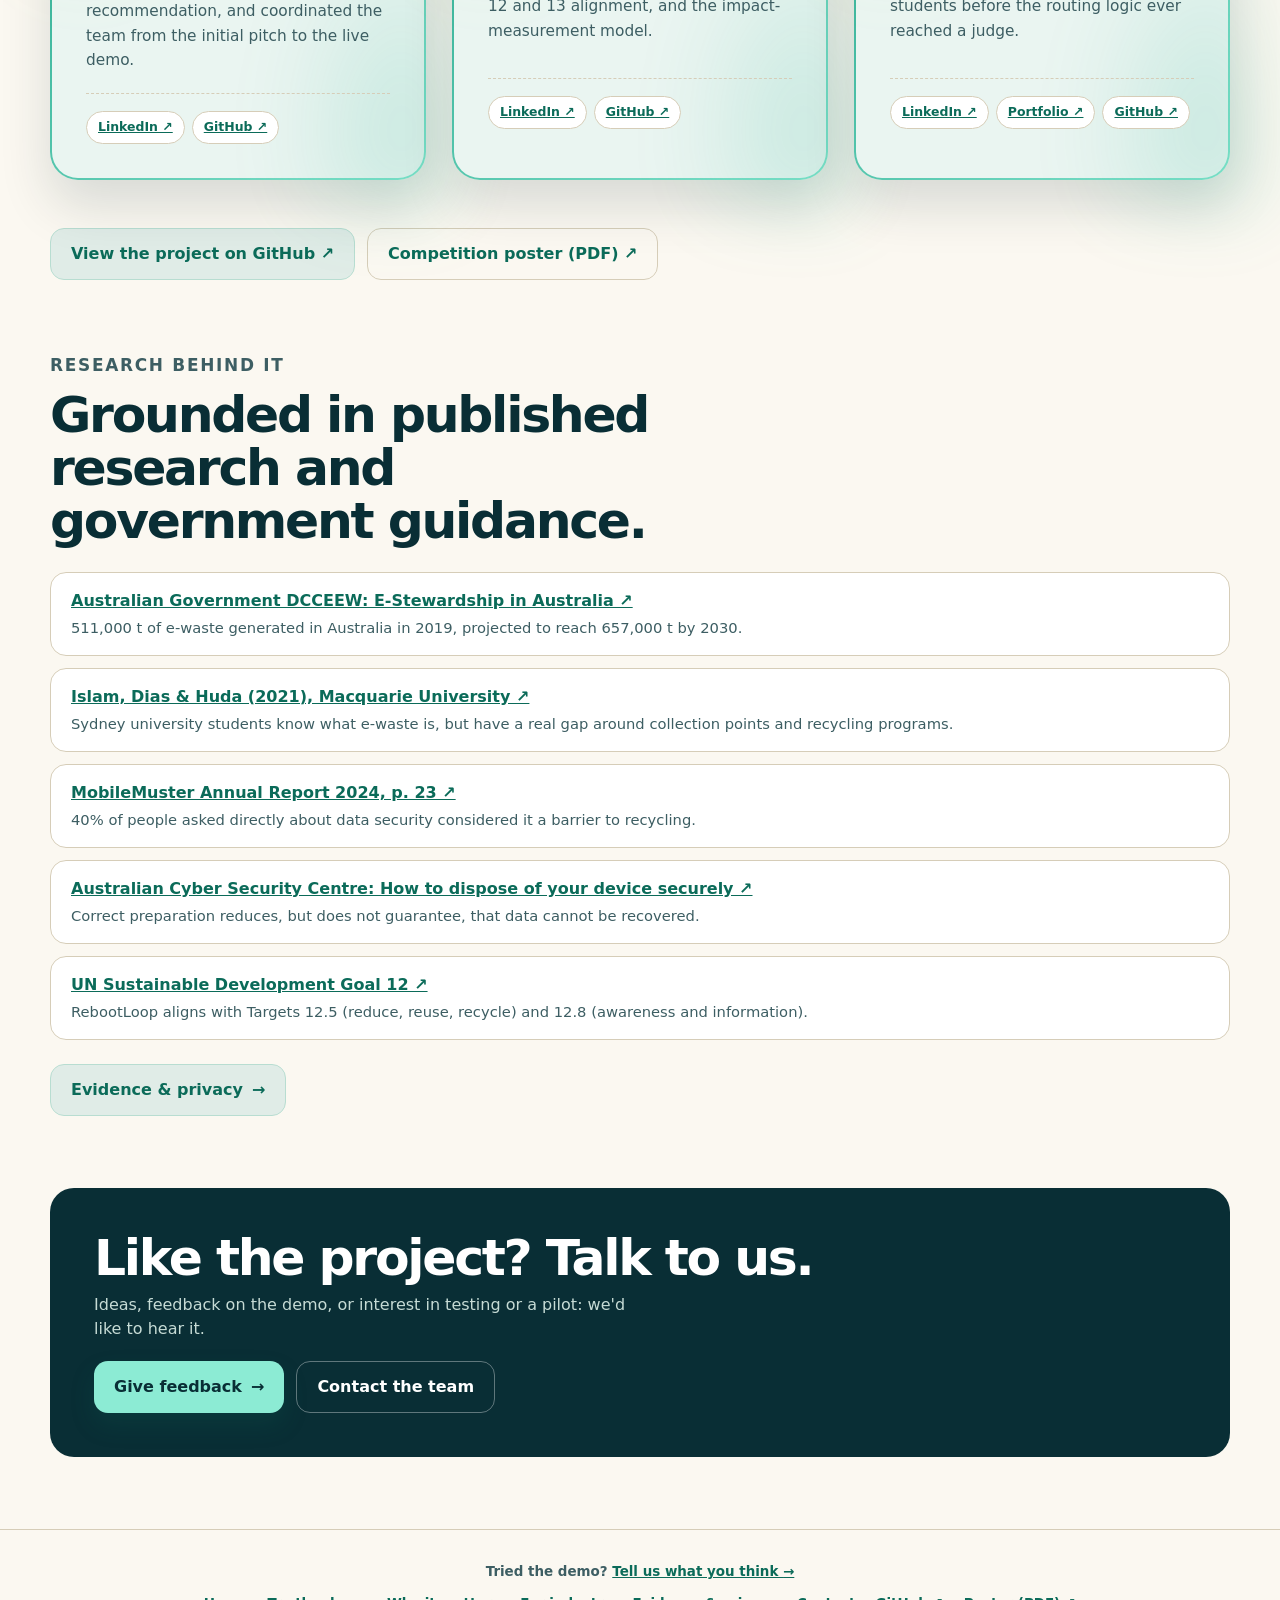
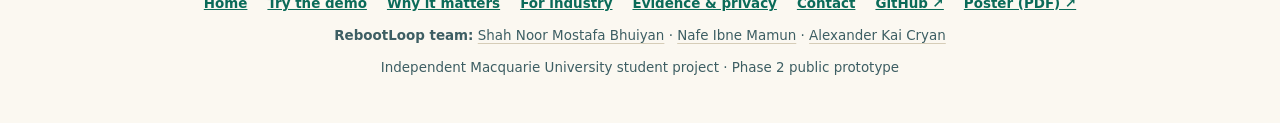
==== commit e914821f: "Revert body font back to Inter and drop the Google Fonts load" ====
--- a/prototype/index.html
+++ b/prototype/index.html
@@ -7,9 +7,6 @@
   <meta name="description" content="RebootLoop is a Macquarie University student project: a free, privacy-first guide to repairing, passing on or recycling an old phone, laptop or drive.">
   <title>RebootLoop | A safer next step for your old device</title>
   <link rel="icon" type="image/svg+xml" href="assets/brand/rebootloop-favicon.svg">
-  <link rel="preconnect" href="https://fonts.googleapis.com">
-  <link rel="preconnect" href="https://fonts.gstatic.com" crossorigin>
-  <link rel="stylesheet" href="https://fonts.googleapis.com/css2?family=DM+Sans:ital,opsz,wght@0,9..40,400..700;1,9..40,400..700&display=swap">
   <link rel="stylesheet" href="styles.css">
   <script>document.documentElement.classList.add('js-anim')</script>
 </head>
--- a/prototype/styles.css
+++ b/prototype/styles.css
@@ -20,7 +20,7 @@
   --white: #fffdf8;      /* surface-raised (light): warm card fill, not pure #fff */
   --shadow: 0 22px 55px rgba(9, 46, 53, .10);
   --radius: 24px;
-  --font-sans: "DM Sans", "Helvetica Neue", Arial, sans-serif;
+  --font-sans: Inter, ui-sans-serif, system-ui, -apple-system, BlinkMacSystemFont, "Segoe UI", sans-serif;
   /* Fluid sizes: each grows smoothly from a 620px-tall window to a 940px-tall one (and with width where noted). */
   --header-h: clamp(48px, calc(48px + (100vh - 620px) * .05), 64px);
   --gap: clamp(10px, calc(10px + (100vh - 620px) * .05), 26px);
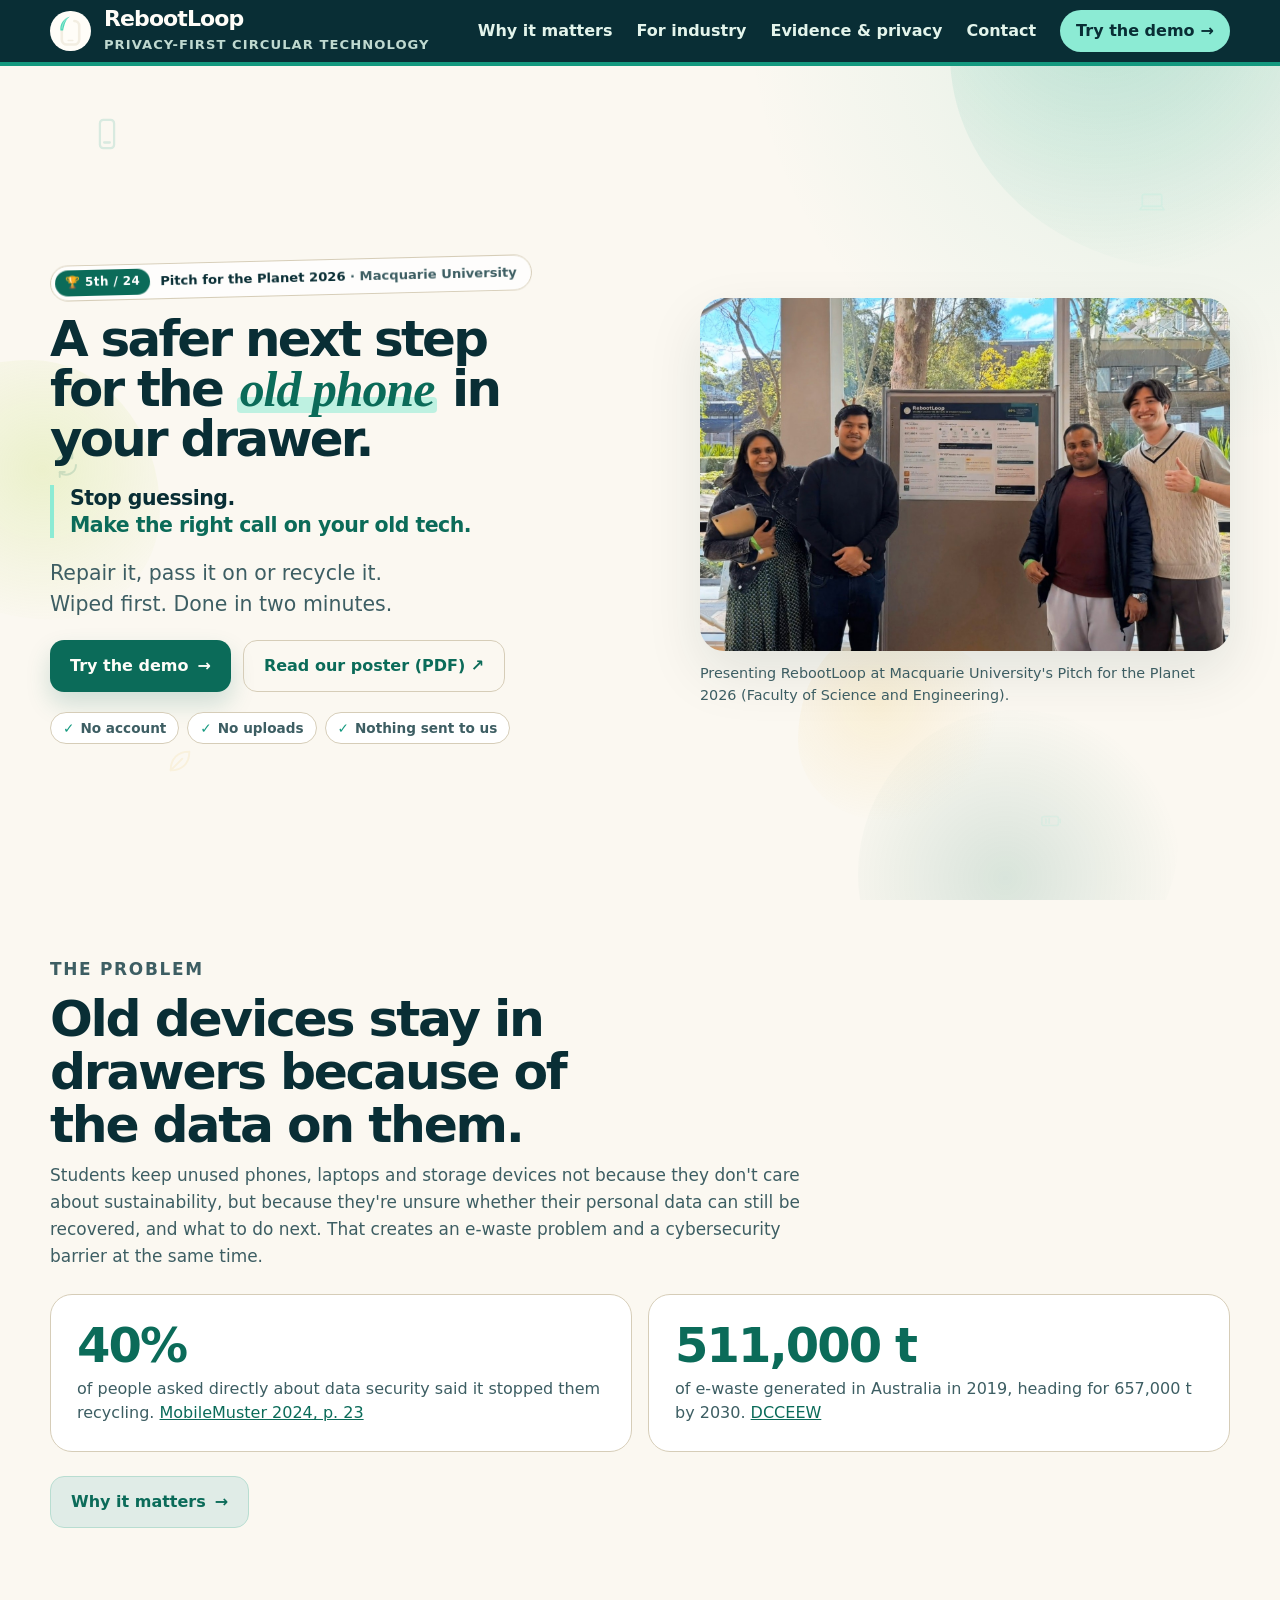
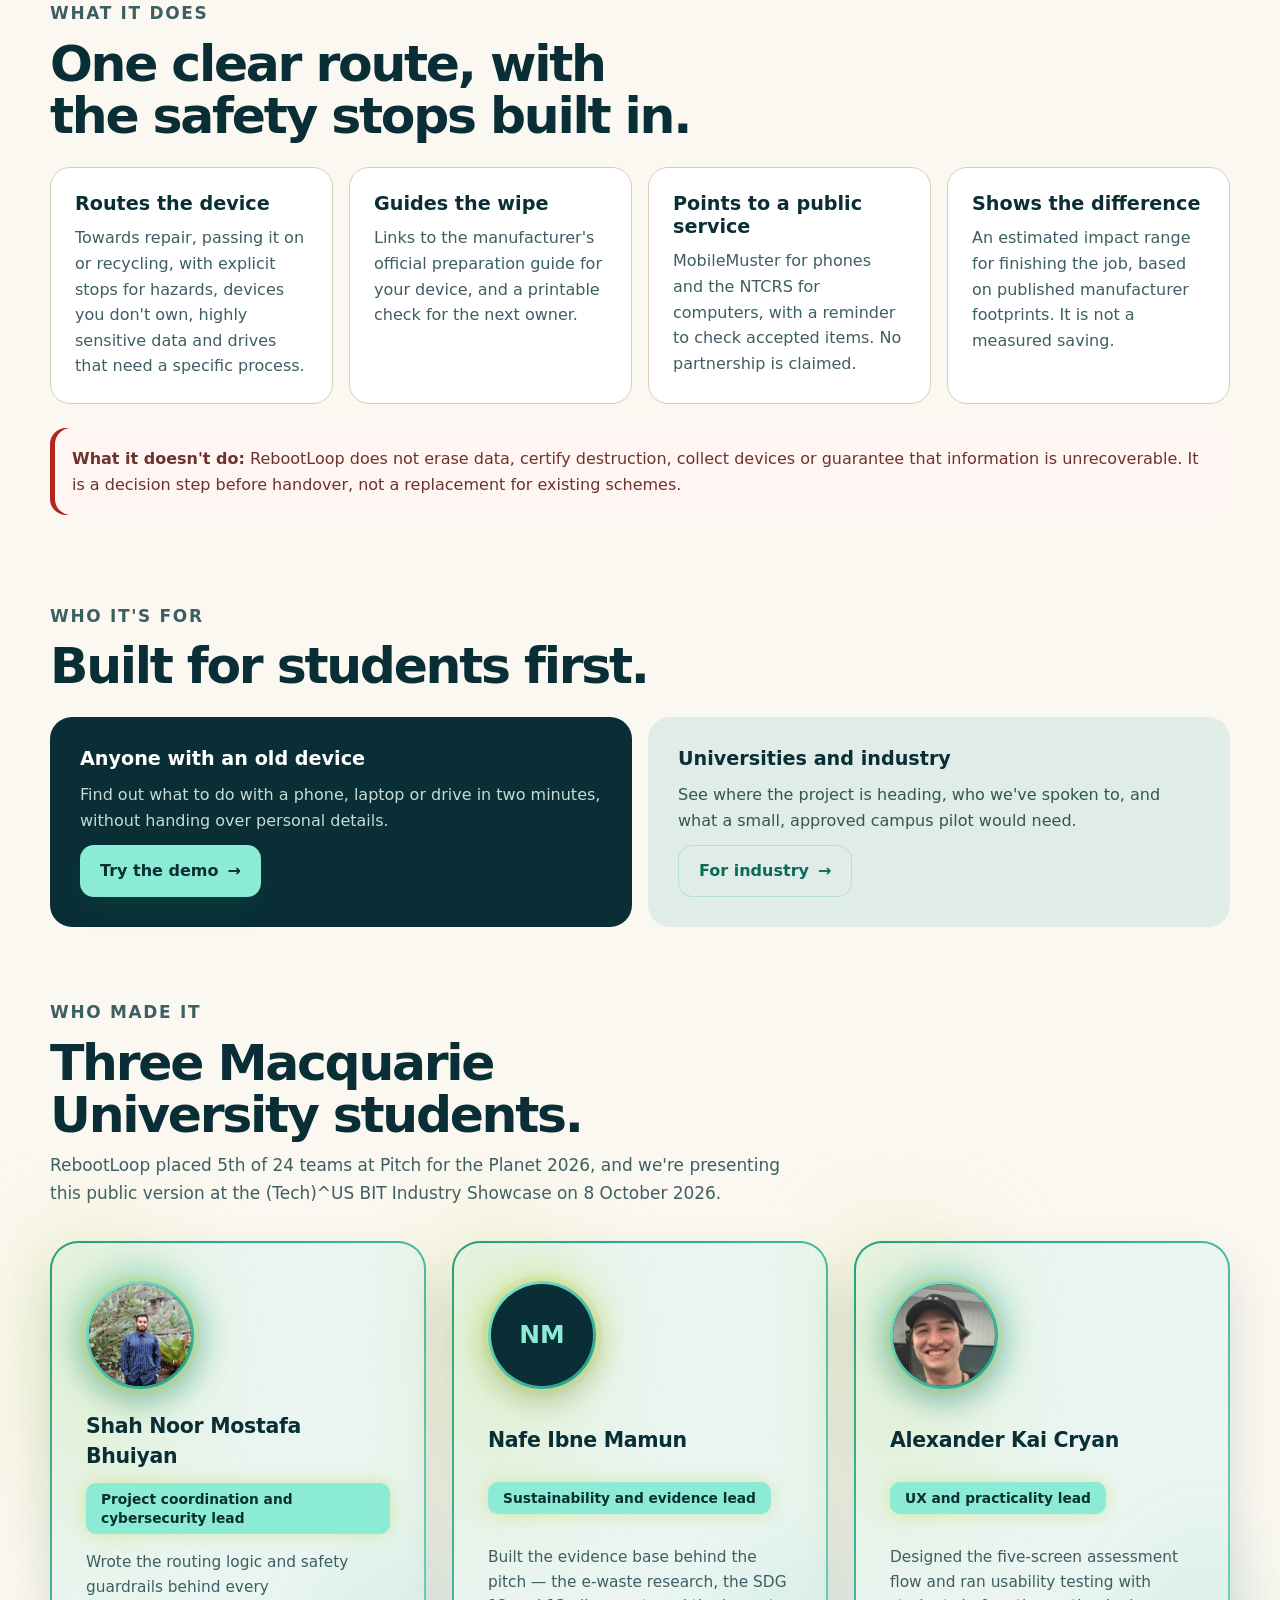
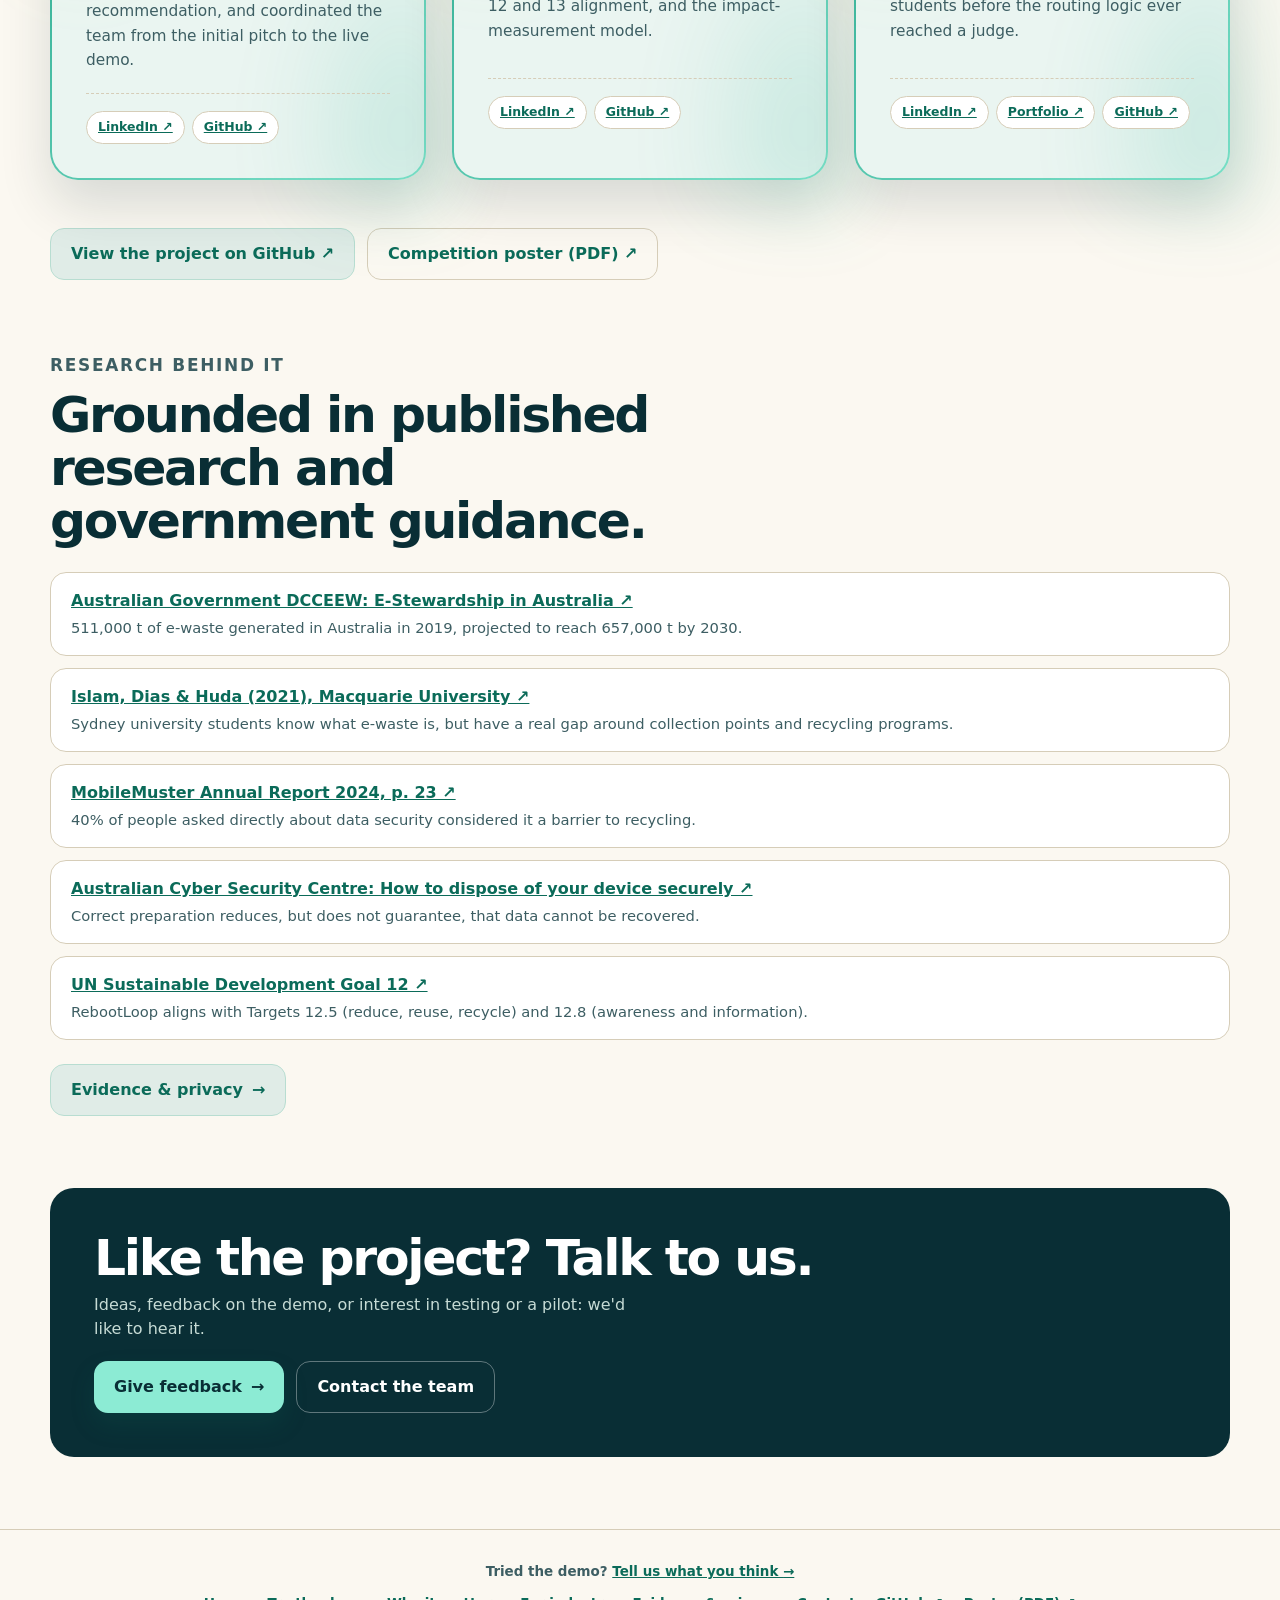
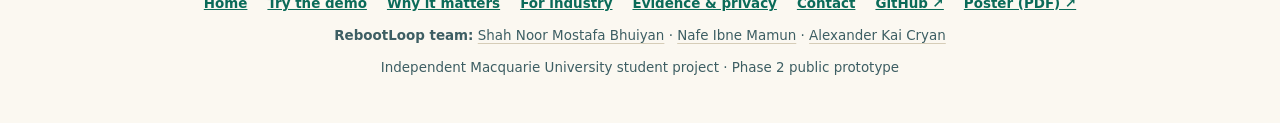
==== commit 87fdc0e0: "Use the animated loop-draw mark for the header logo" ====
--- a/prototype/index.html
+++ b/prototype/index.html
@@ -27,7 +27,7 @@
     <div class="header-inner">
       <a class="brand" href="index.html" aria-label="RebootLoop home">
         <div class="brand-mark" aria-hidden="true">
-          <img src="assets/brand/rebootloop-mark-mint.svg" alt="">
+          <img src="assets/brand/rebootloop-mark-mint-animated.svg" alt="">
         </div>
         <div>
           <div class="brand-name">RebootLoop</div>
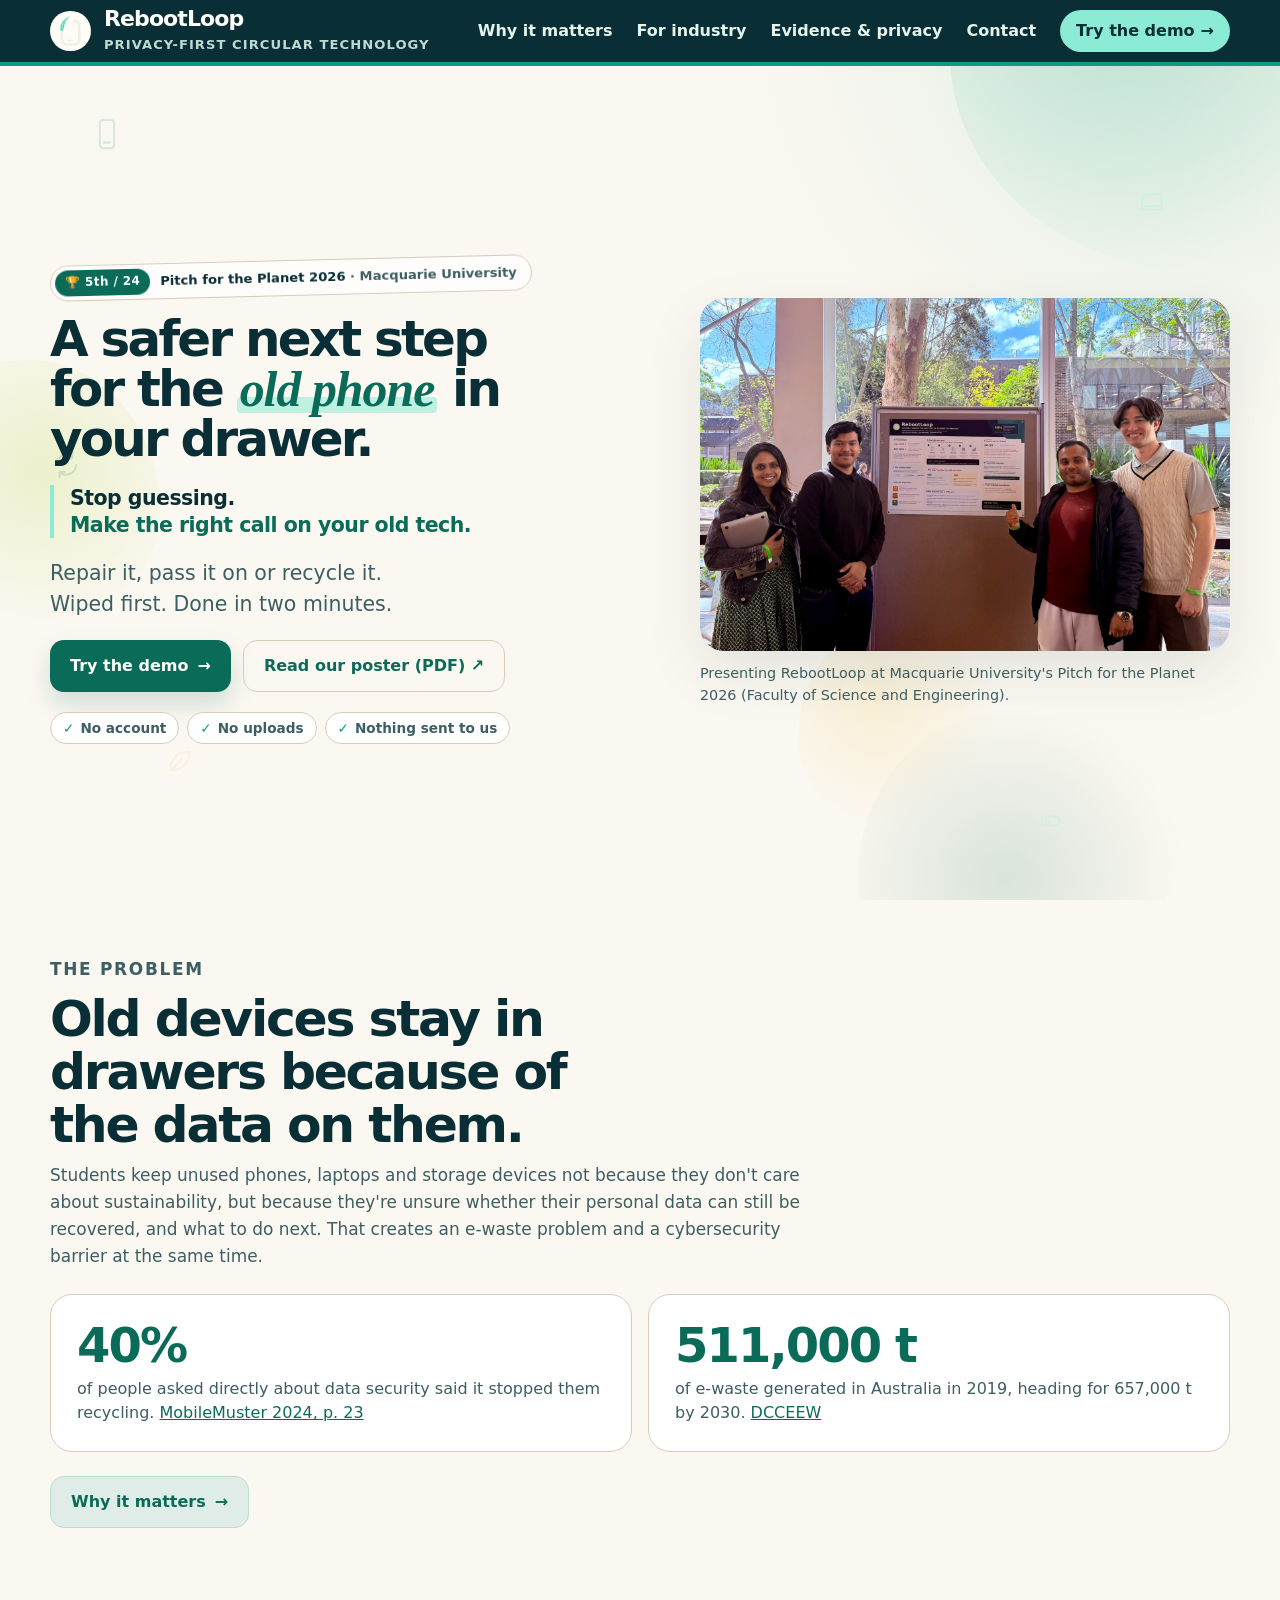
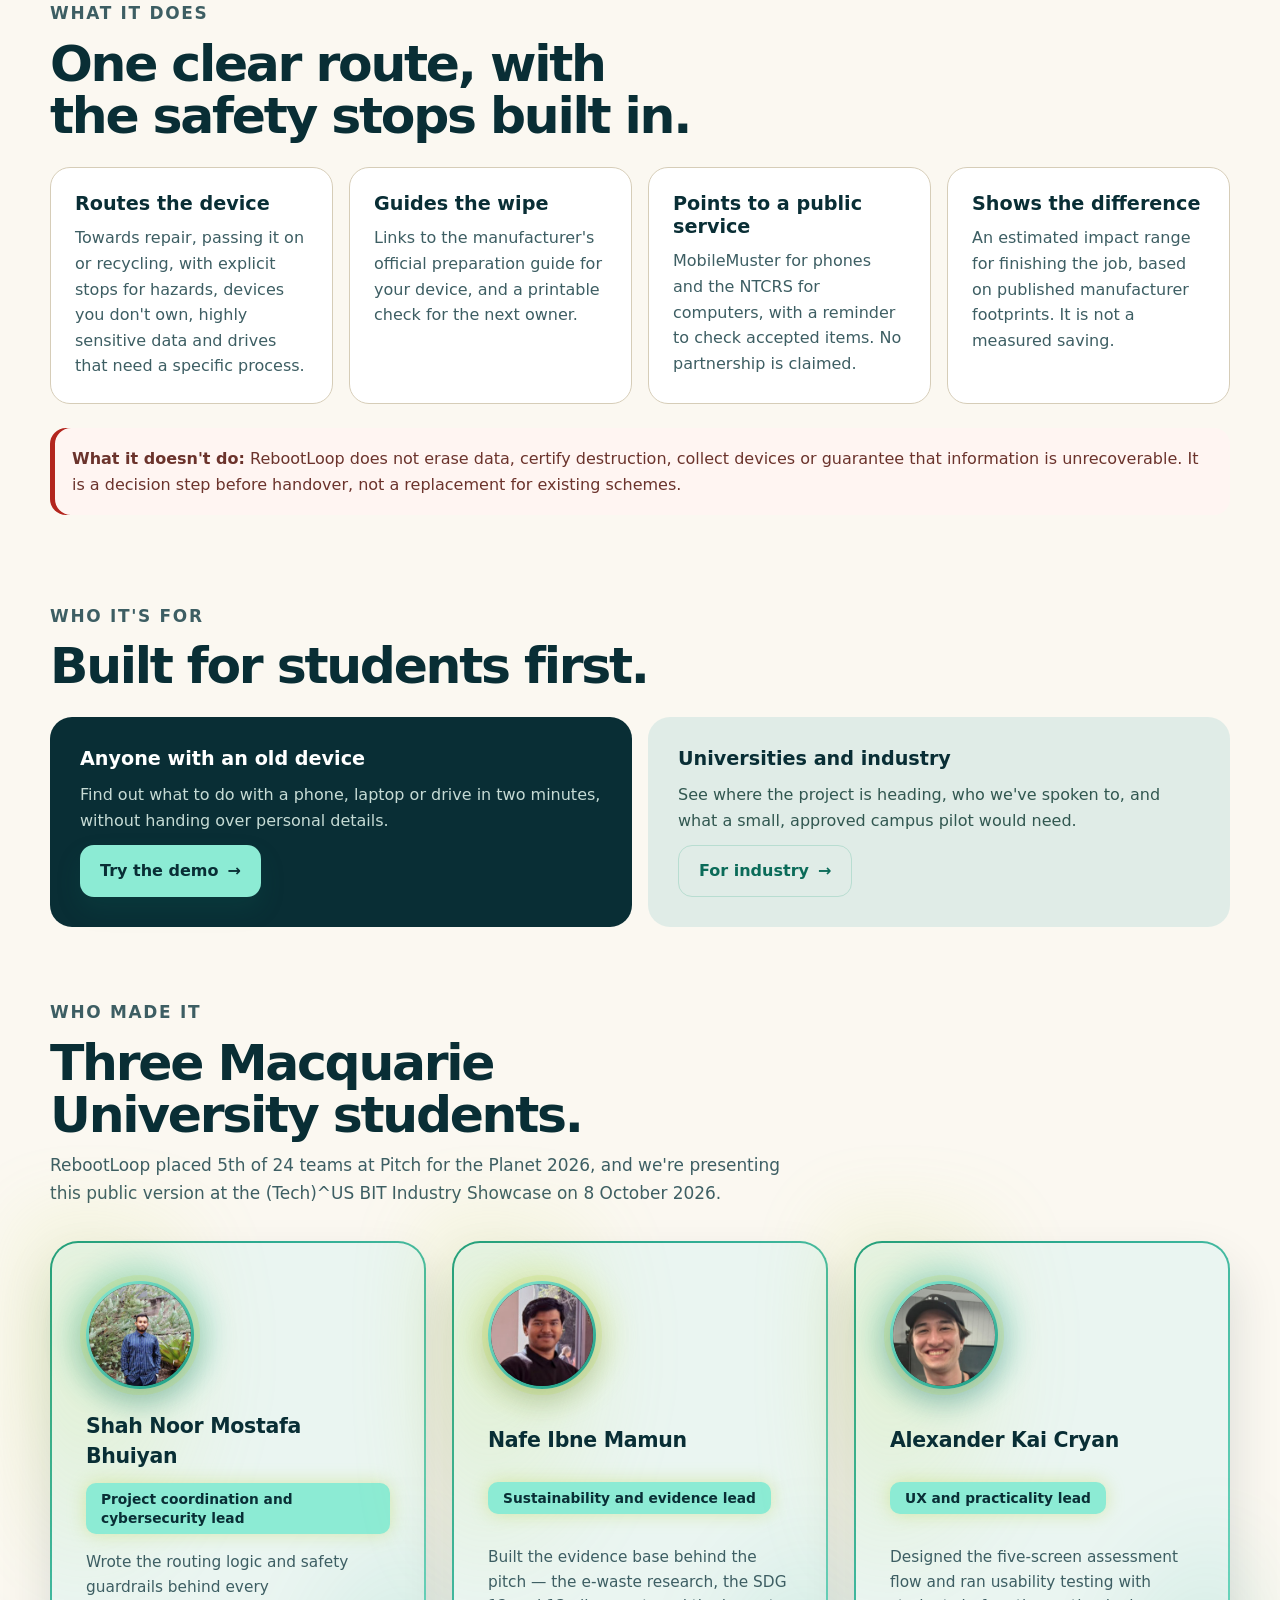
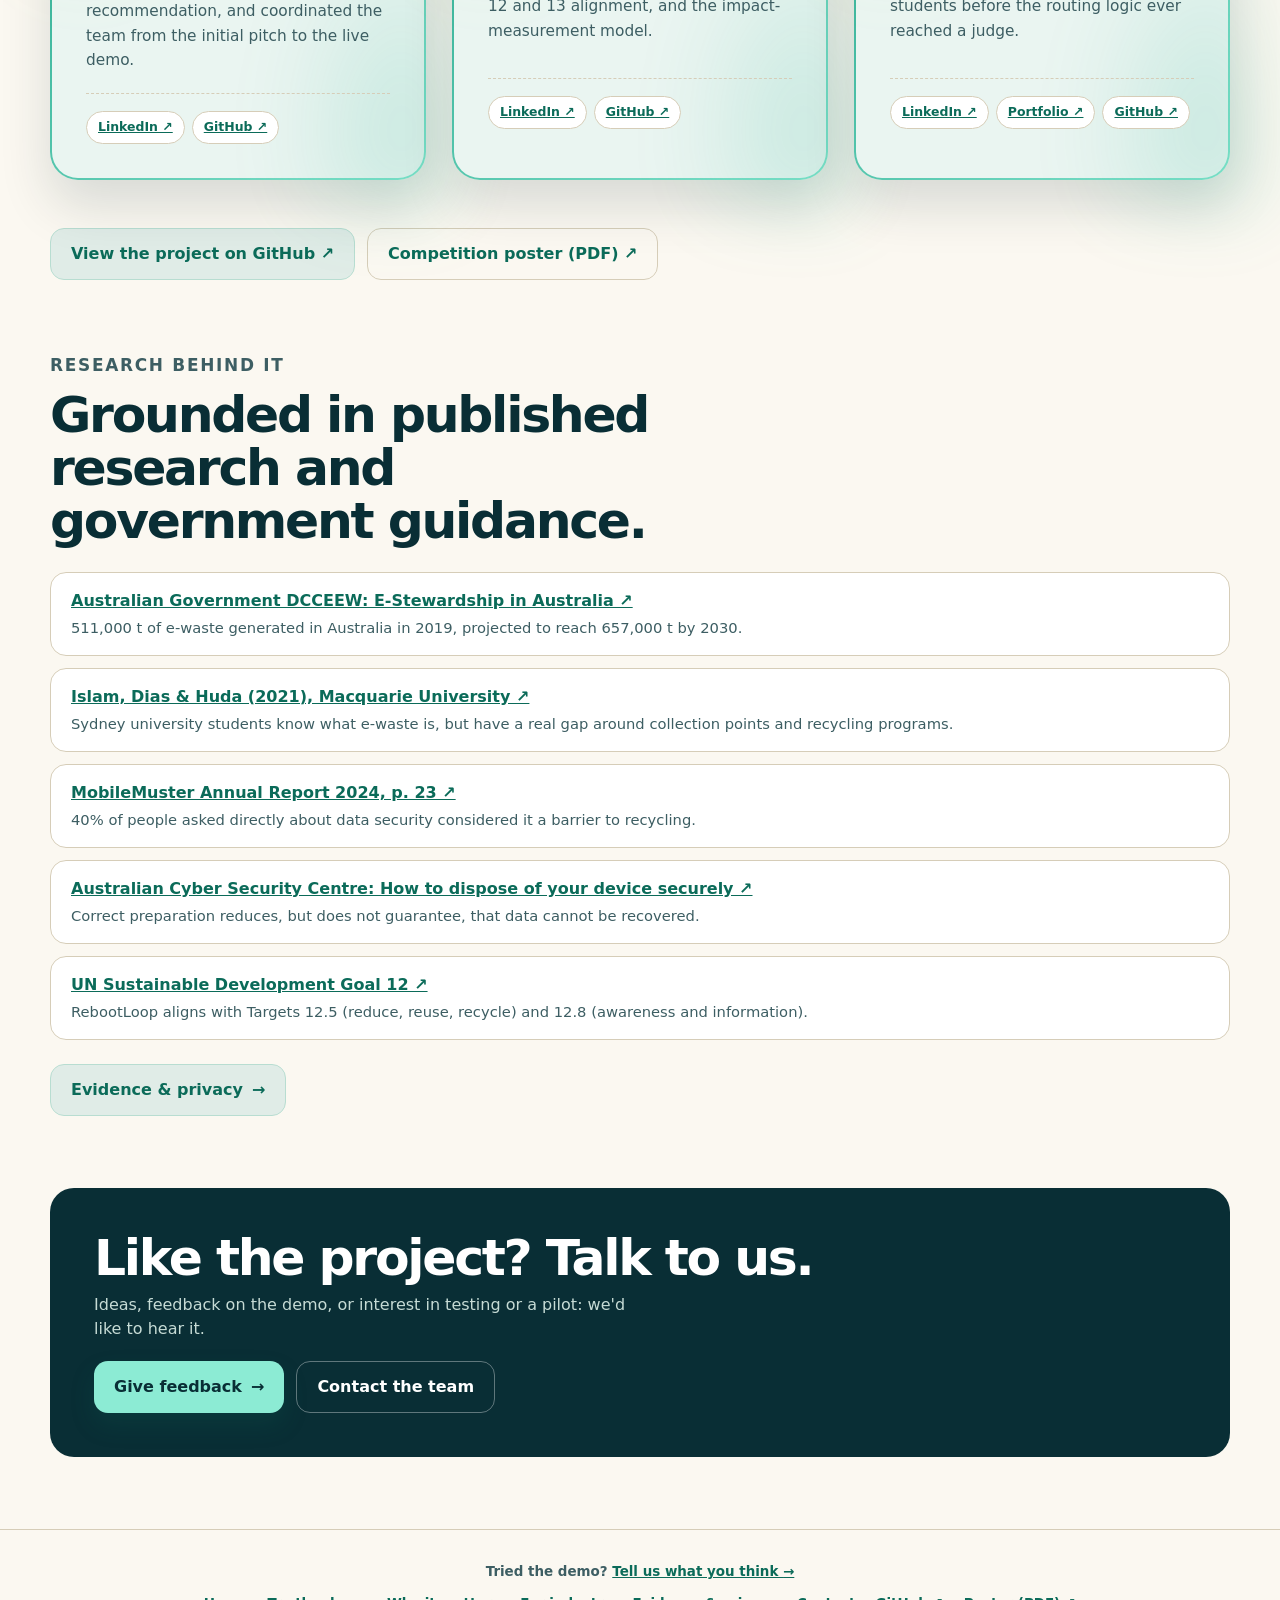
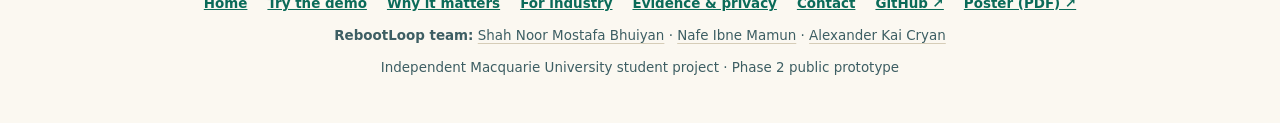
==== commit a213d5db: "Update the team event photo and add Nafe's headshot to the team cards" ====
--- a/prototype/index.html
+++ b/prototype/index.html
@@ -62,7 +62,7 @@
         </ul>
       </div>
       <figure class="hero-figure">
-        <img src="images/pitch-for-the-planet-2026-team.jpg" width="1599" height="1074" alt="The RebootLoop team standing beside their competition poster at Pitch for the Planet 2026.">
+        <img src="images/pitch-for-the-planet-2026-team.jpg" width="1600" height="1302" alt="The RebootLoop team standing beside their competition poster at Pitch for the Planet 2026.">
         <figcaption>Presenting RebootLoop at Macquarie University's Pitch for the Planet 2026 (Faculty of Science and Engineering).</figcaption>
       </figure>
     </section>
@@ -121,7 +121,7 @@
       </div>
       <div class="team-grid">
         <div class="member"><div class="avatar-wrap"><span class="avatar-blob" aria-hidden="true"></span><img class="member-photo" src="images/team/shah.jpg" width="480" height="480" alt="Shah Noor Mostafa Bhuiyan"></div><strong>Shah Noor Mostafa Bhuiyan</strong><span class="role-tag">Project coordination and cybersecurity lead</span><p class="member-bio">Wrote the routing logic and safety guardrails behind every recommendation, and coordinated the team from the initial pitch to the live demo.</p><div class="member-links"><a href="https://www.linkedin.com/in/shah-noor-mostafa-a42b8134a" target="_blank" rel="noopener noreferrer" aria-label="Shah Noor Mostafa Bhuiyan's LinkedIn">LinkedIn ↗</a><a href="https://github.com/shahnoormostafa-coder" target="_blank" rel="noopener noreferrer" aria-label="Shah Noor Mostafa Bhuiyan's GitHub">GitHub ↗</a></div></div>
-        <div class="member"><div class="avatar-wrap"><span class="avatar-blob" aria-hidden="true"></span><span class="initials" aria-hidden="true">NM</span></div><strong>Nafe Ibne Mamun</strong><span class="role-tag">Sustainability and evidence lead</span><p class="member-bio">Built the evidence base behind the pitch — the e-waste research, the SDG 12 and 13 alignment, and the impact-measurement model.</p><div class="member-links"><a href="https://au.linkedin.com/in/nafe-ibne-mamun-7329b1255" target="_blank" rel="noopener noreferrer" aria-label="Nafe Ibne Mamun's LinkedIn">LinkedIn ↗</a><a href="https://github.com/Nafe74" target="_blank" rel="noopener noreferrer" aria-label="Nafe Ibne Mamun's GitHub">GitHub ↗</a></div></div>
+        <div class="member"><div class="avatar-wrap"><span class="avatar-blob" aria-hidden="true"></span><img class="member-photo" src="images/team/nafe.jpg" width="152" height="157" alt="Nafe Ibne Mamun"></div><strong>Nafe Ibne Mamun</strong><span class="role-tag">Sustainability and evidence lead</span><p class="member-bio">Built the evidence base behind the pitch — the e-waste research, the SDG 12 and 13 alignment, and the impact-measurement model.</p><div class="member-links"><a href="https://au.linkedin.com/in/nafe-ibne-mamun-7329b1255" target="_blank" rel="noopener noreferrer" aria-label="Nafe Ibne Mamun's LinkedIn">LinkedIn ↗</a><a href="https://github.com/Nafe74" target="_blank" rel="noopener noreferrer" aria-label="Nafe Ibne Mamun's GitHub">GitHub ↗</a></div></div>
         <div class="member"><div class="avatar-wrap"><span class="avatar-blob" aria-hidden="true"></span><img class="member-photo" src="images/team/kai.jpg" width="480" height="480" alt="Alexander Kai Cryan"></div><strong>Alexander Kai Cryan</strong><span class="role-tag">UX and practicality lead</span><p class="member-bio">Designed the five-screen assessment flow and ran usability testing with students before the routing logic ever reached a judge.</p><div class="member-links"><a href="https://au.linkedin.com/in/kaicryan" target="_blank" rel="noopener noreferrer" aria-label="Alexander Kai Cryan's LinkedIn">LinkedIn ↗</a><a href="https://kaicryan.dev/" target="_blank" rel="noopener noreferrer" aria-label="Alexander Kai Cryan's portfolio">Portfolio ↗</a><a href="https://github.com/KaiCryan" target="_blank" rel="noopener noreferrer" aria-label="Alexander Kai Cryan's GitHub">GitHub ↗</a></div></div>
       </div>
       <div class="link-row button-row">
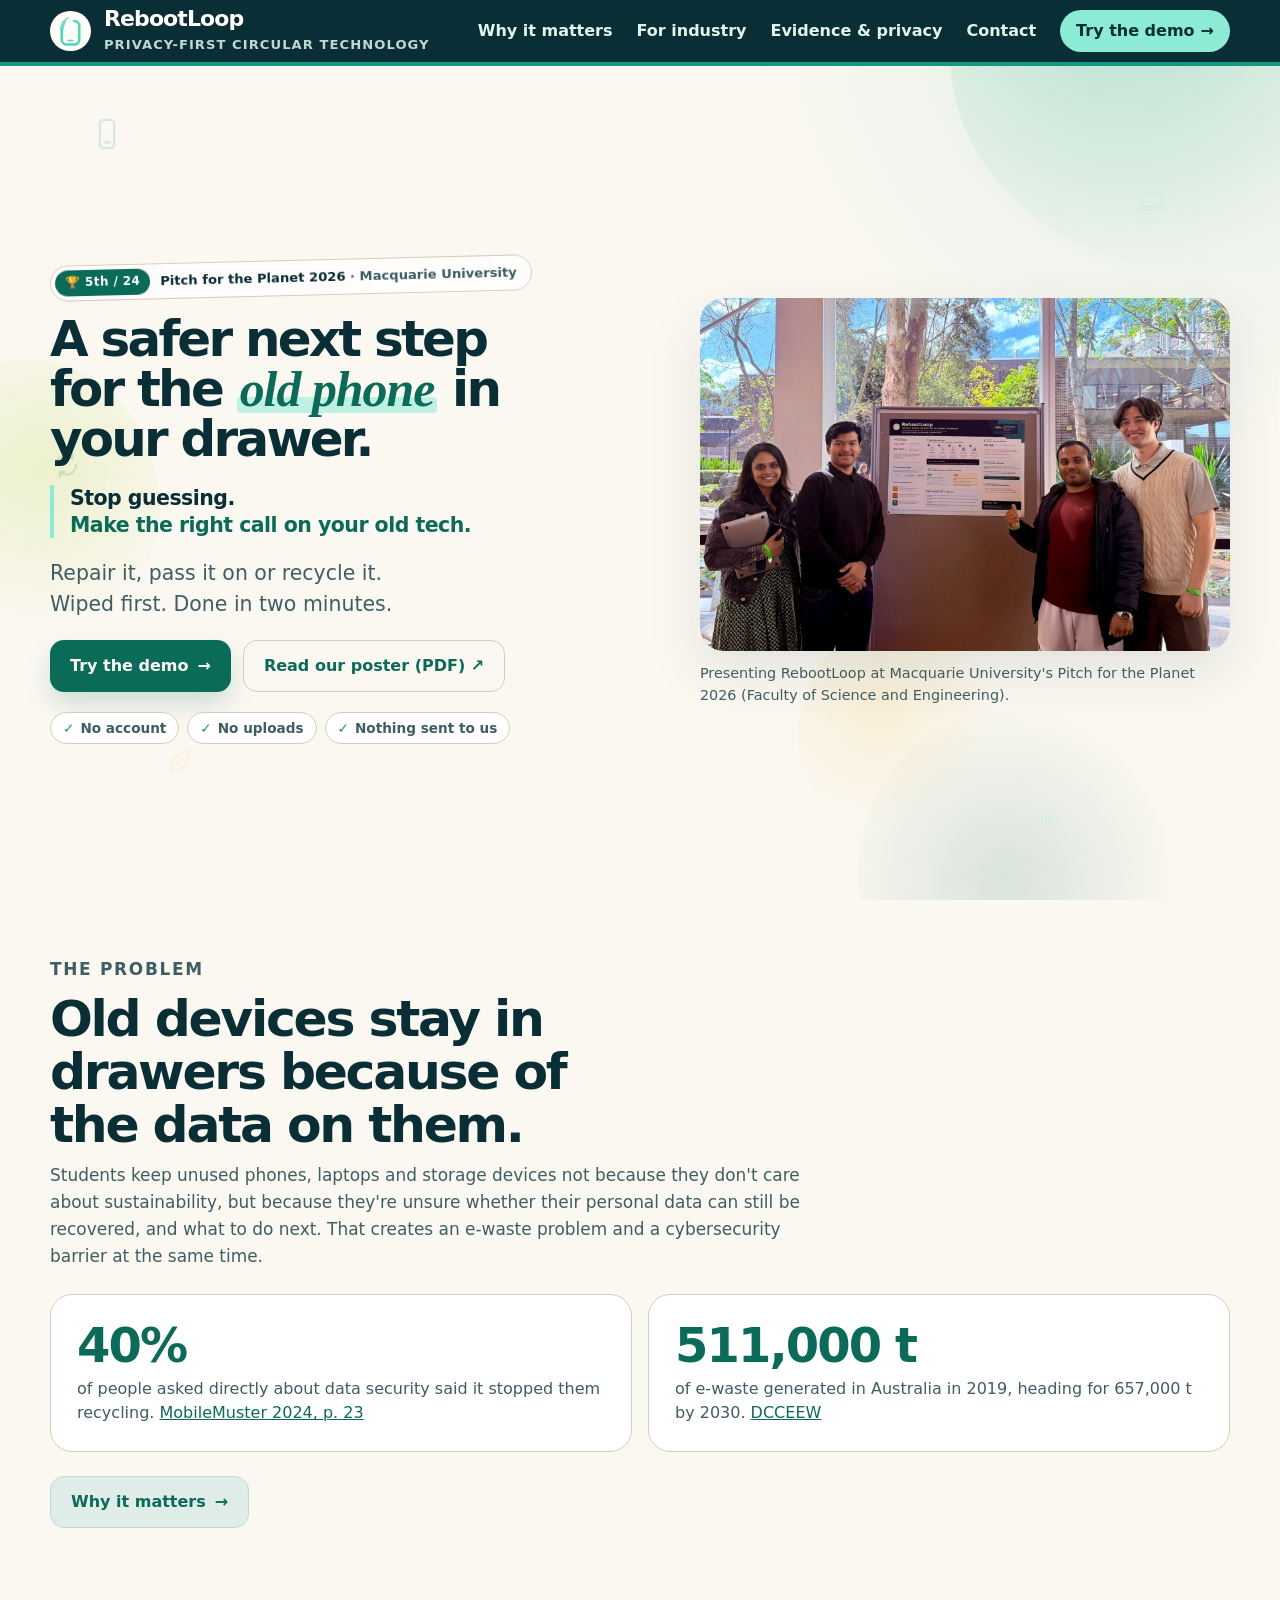
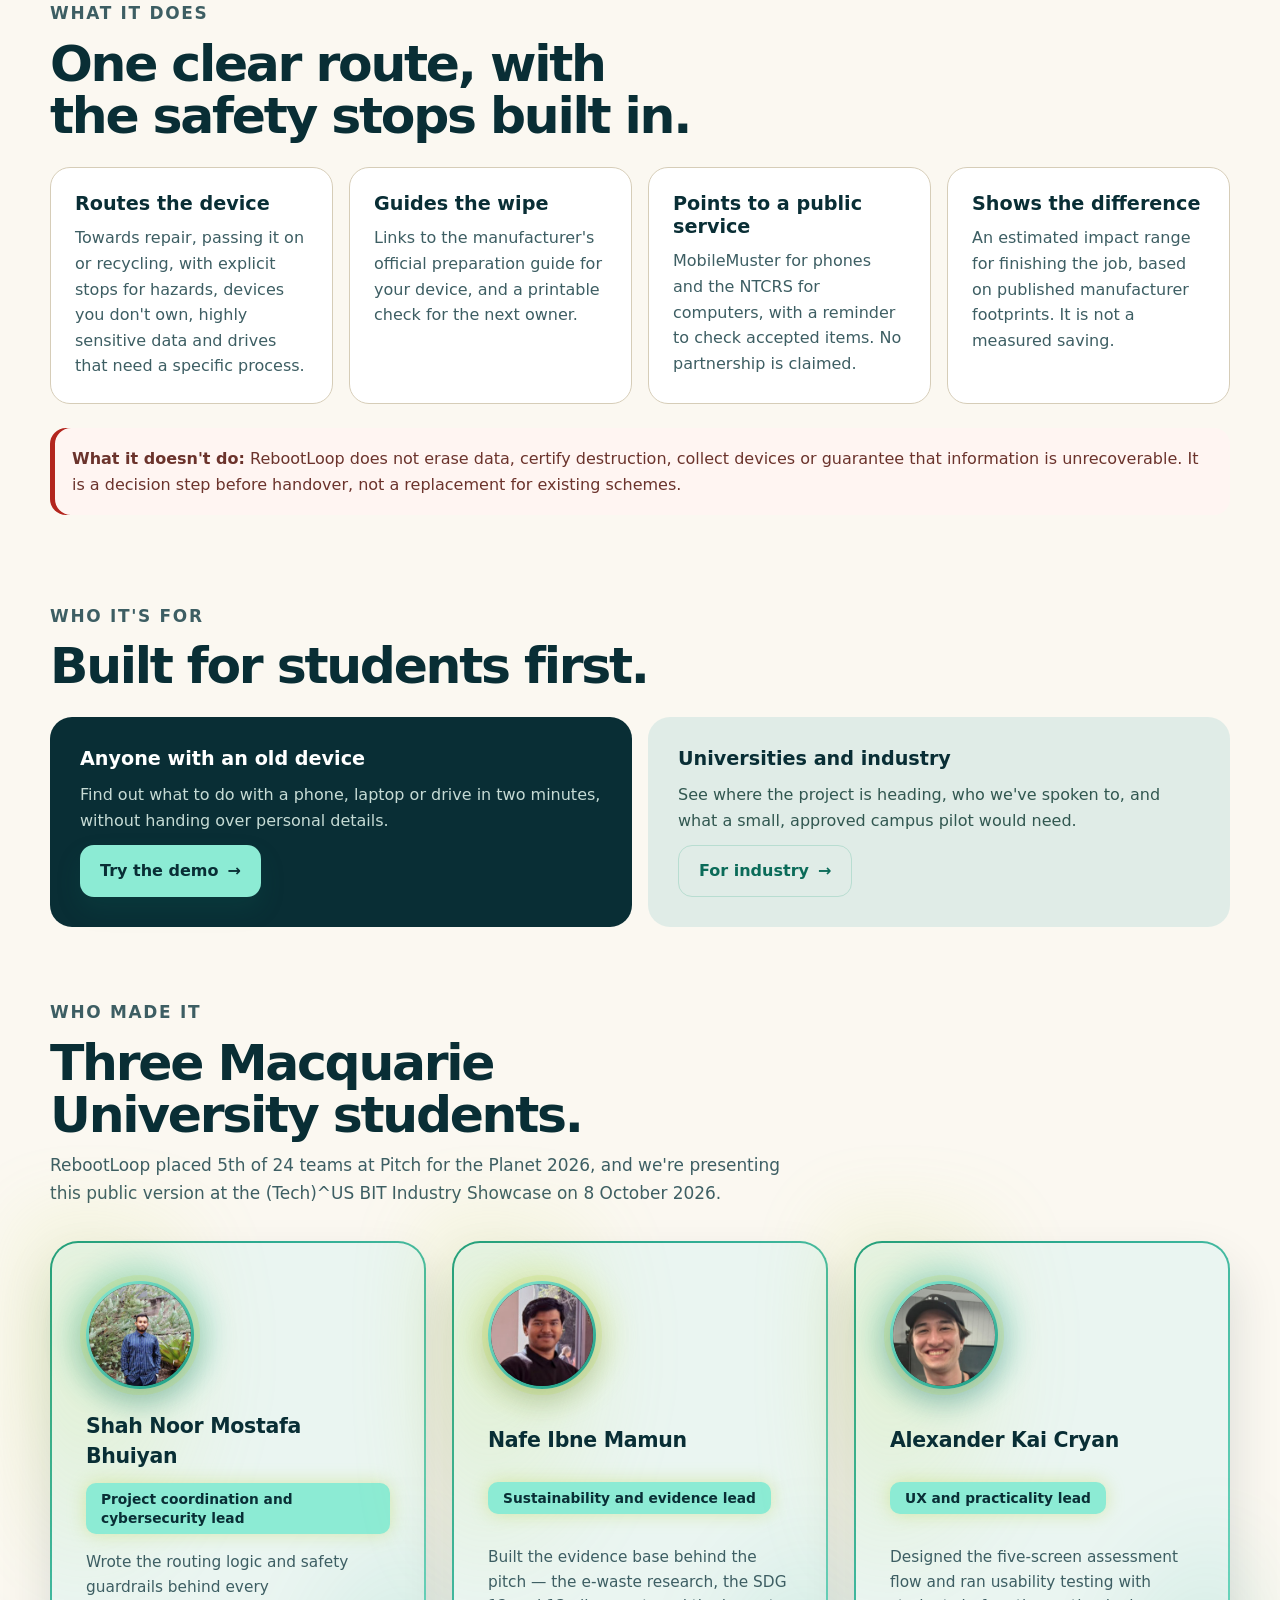
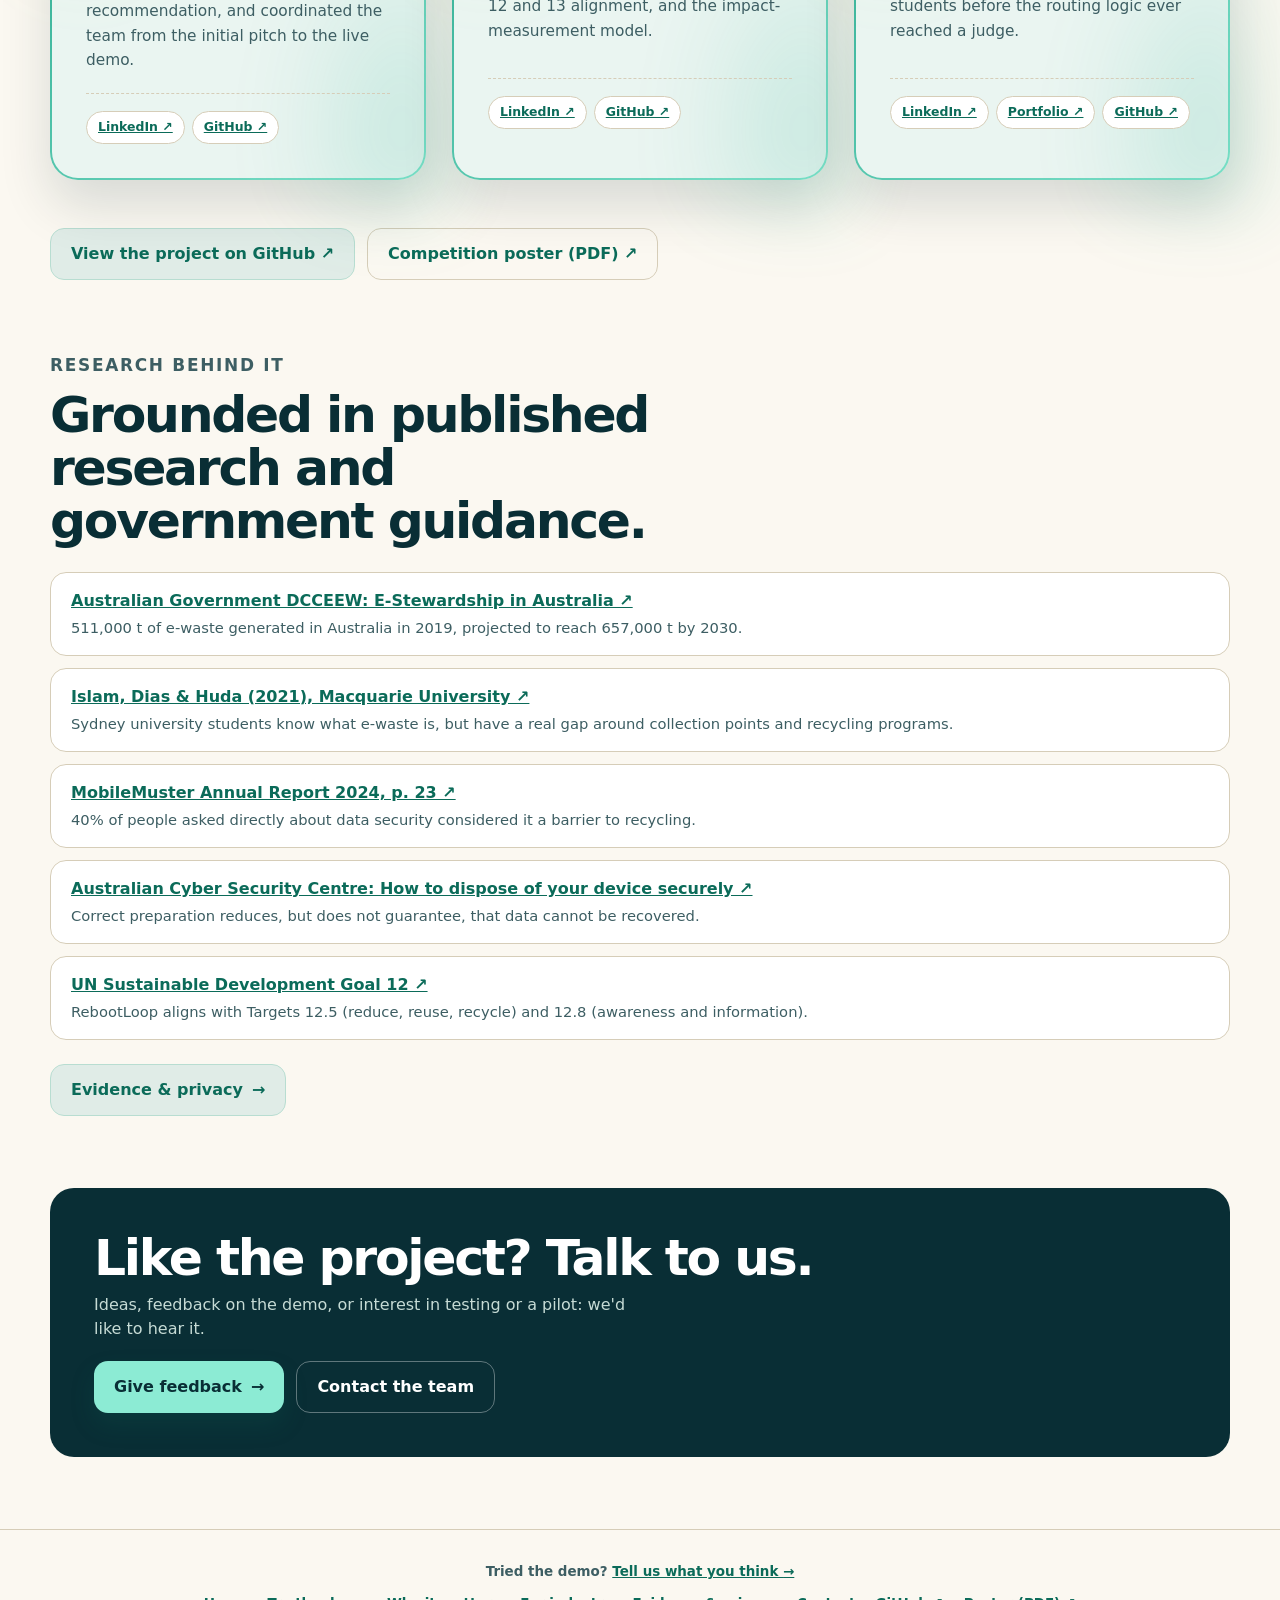
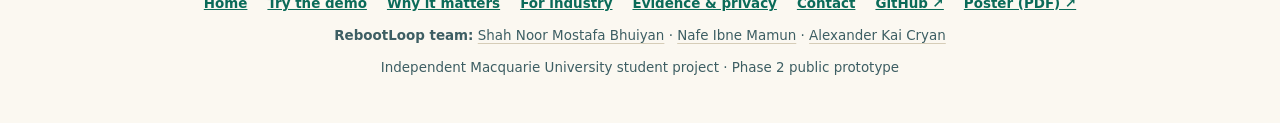
==== commit 9861b0ab: "Replay the header logo's draw-in animation on hover" ====
--- a/prototype/index.html
+++ b/prototype/index.html
@@ -8,6 +8,7 @@
   <title>RebootLoop | A safer next step for your old device</title>
   <link rel="icon" type="image/svg+xml" href="assets/brand/rebootloop-favicon.svg">
   <link rel="stylesheet" href="styles.css">
+  <script src="assets/brand-mark-replay.js" defer></script>
   <script>document.documentElement.classList.add('js-anim')</script>
 </head>
 <body class="site-page">
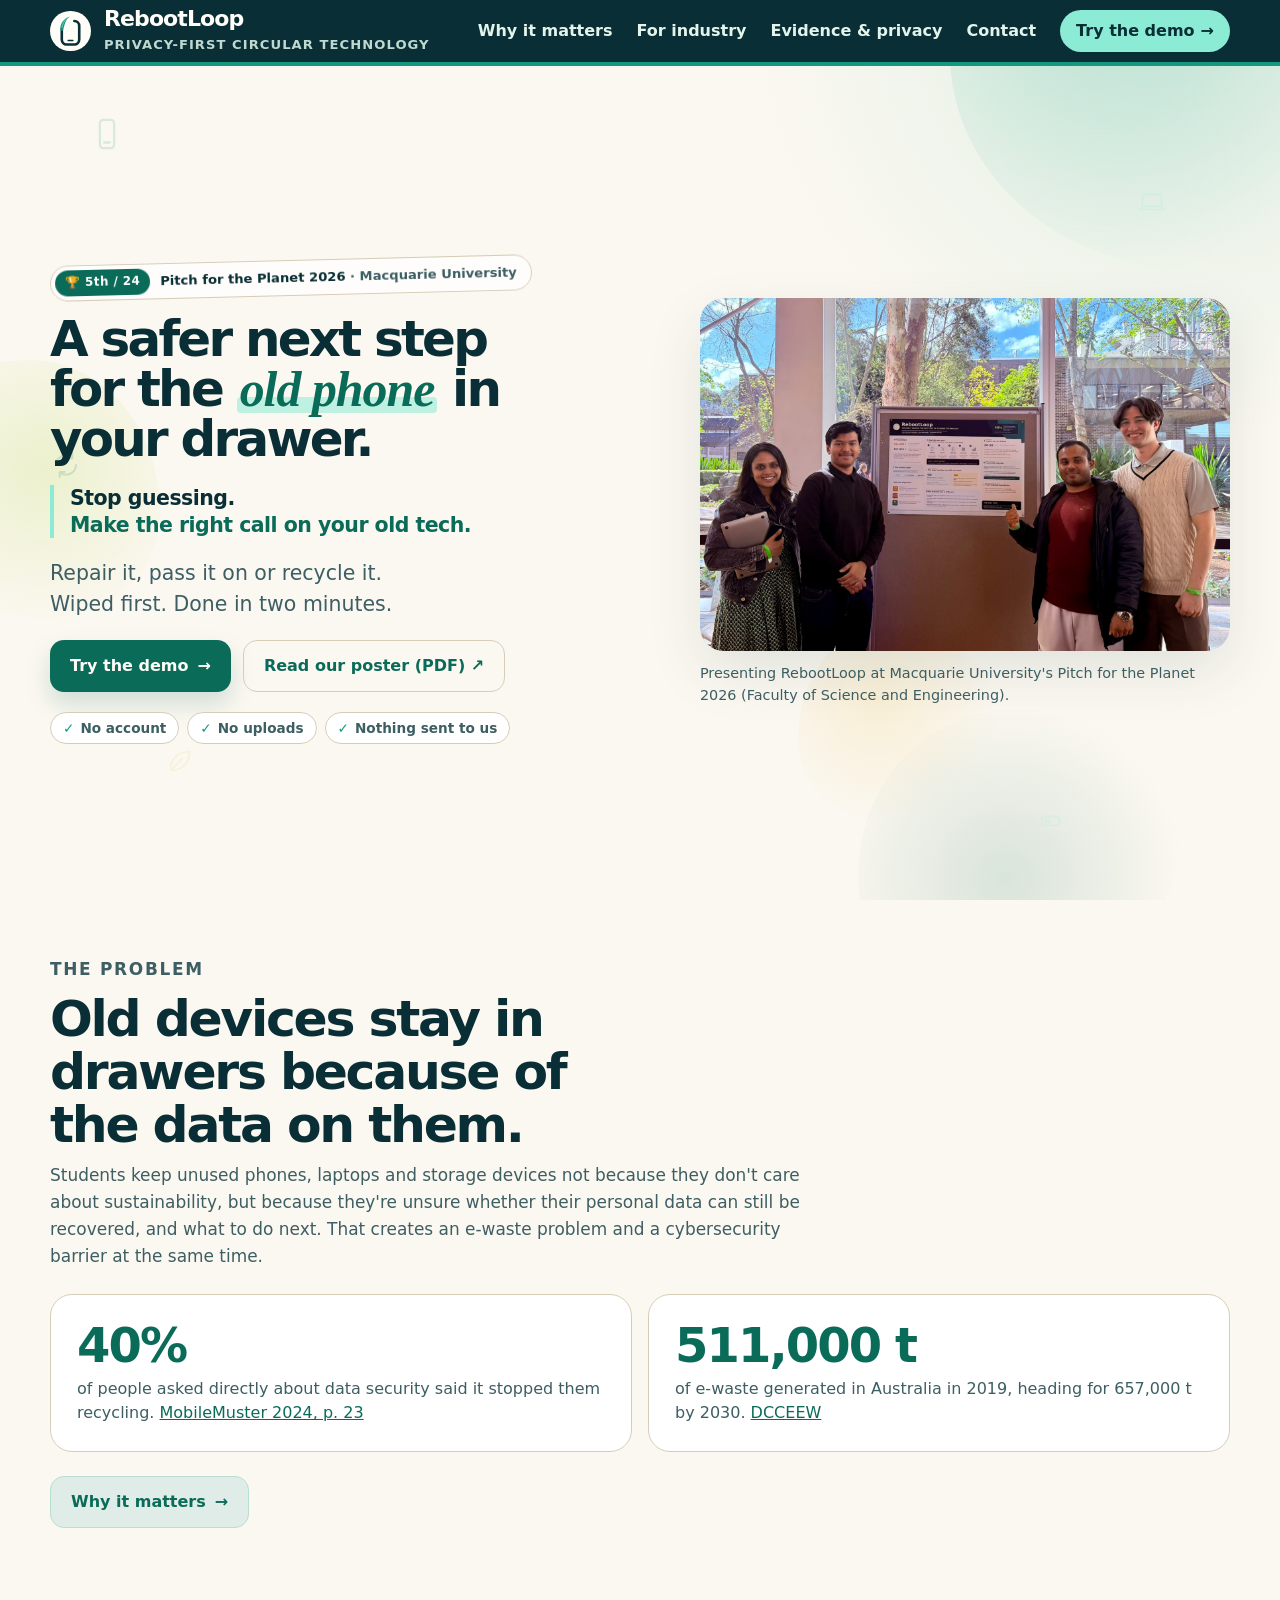
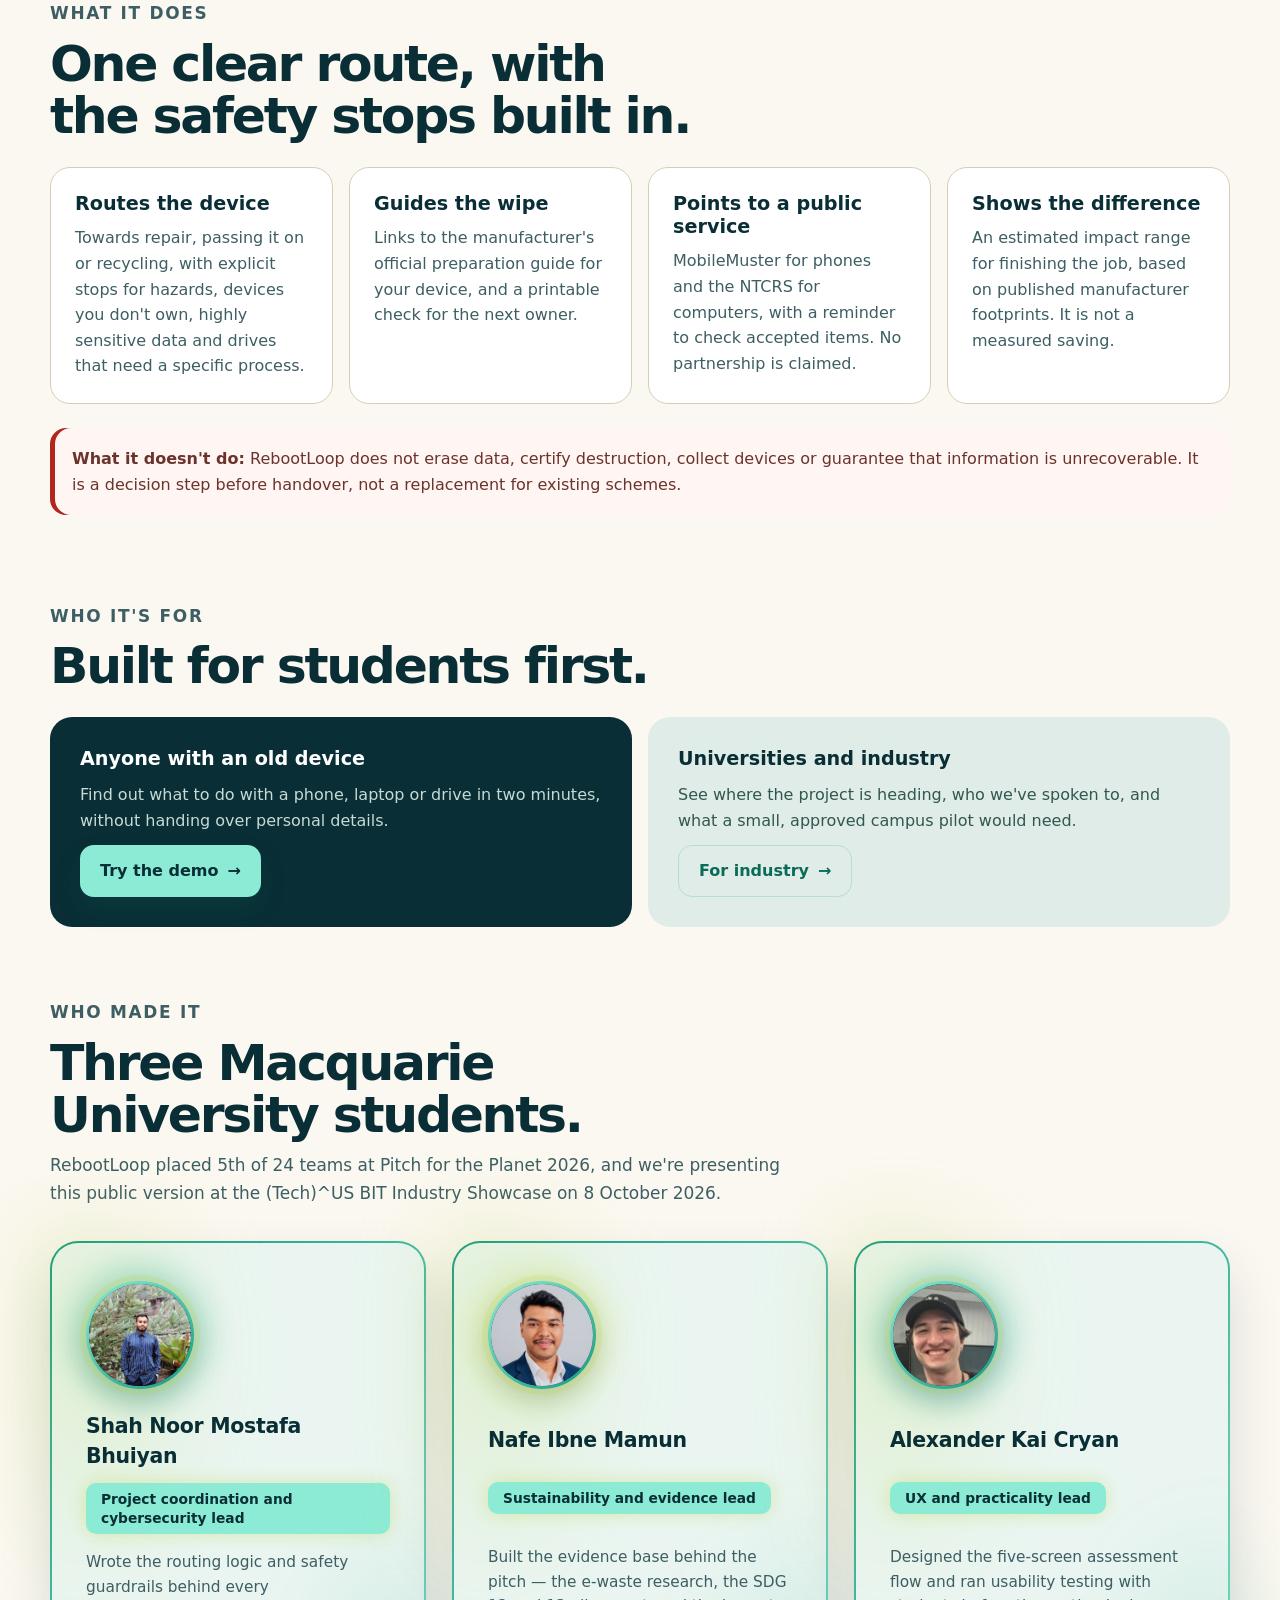
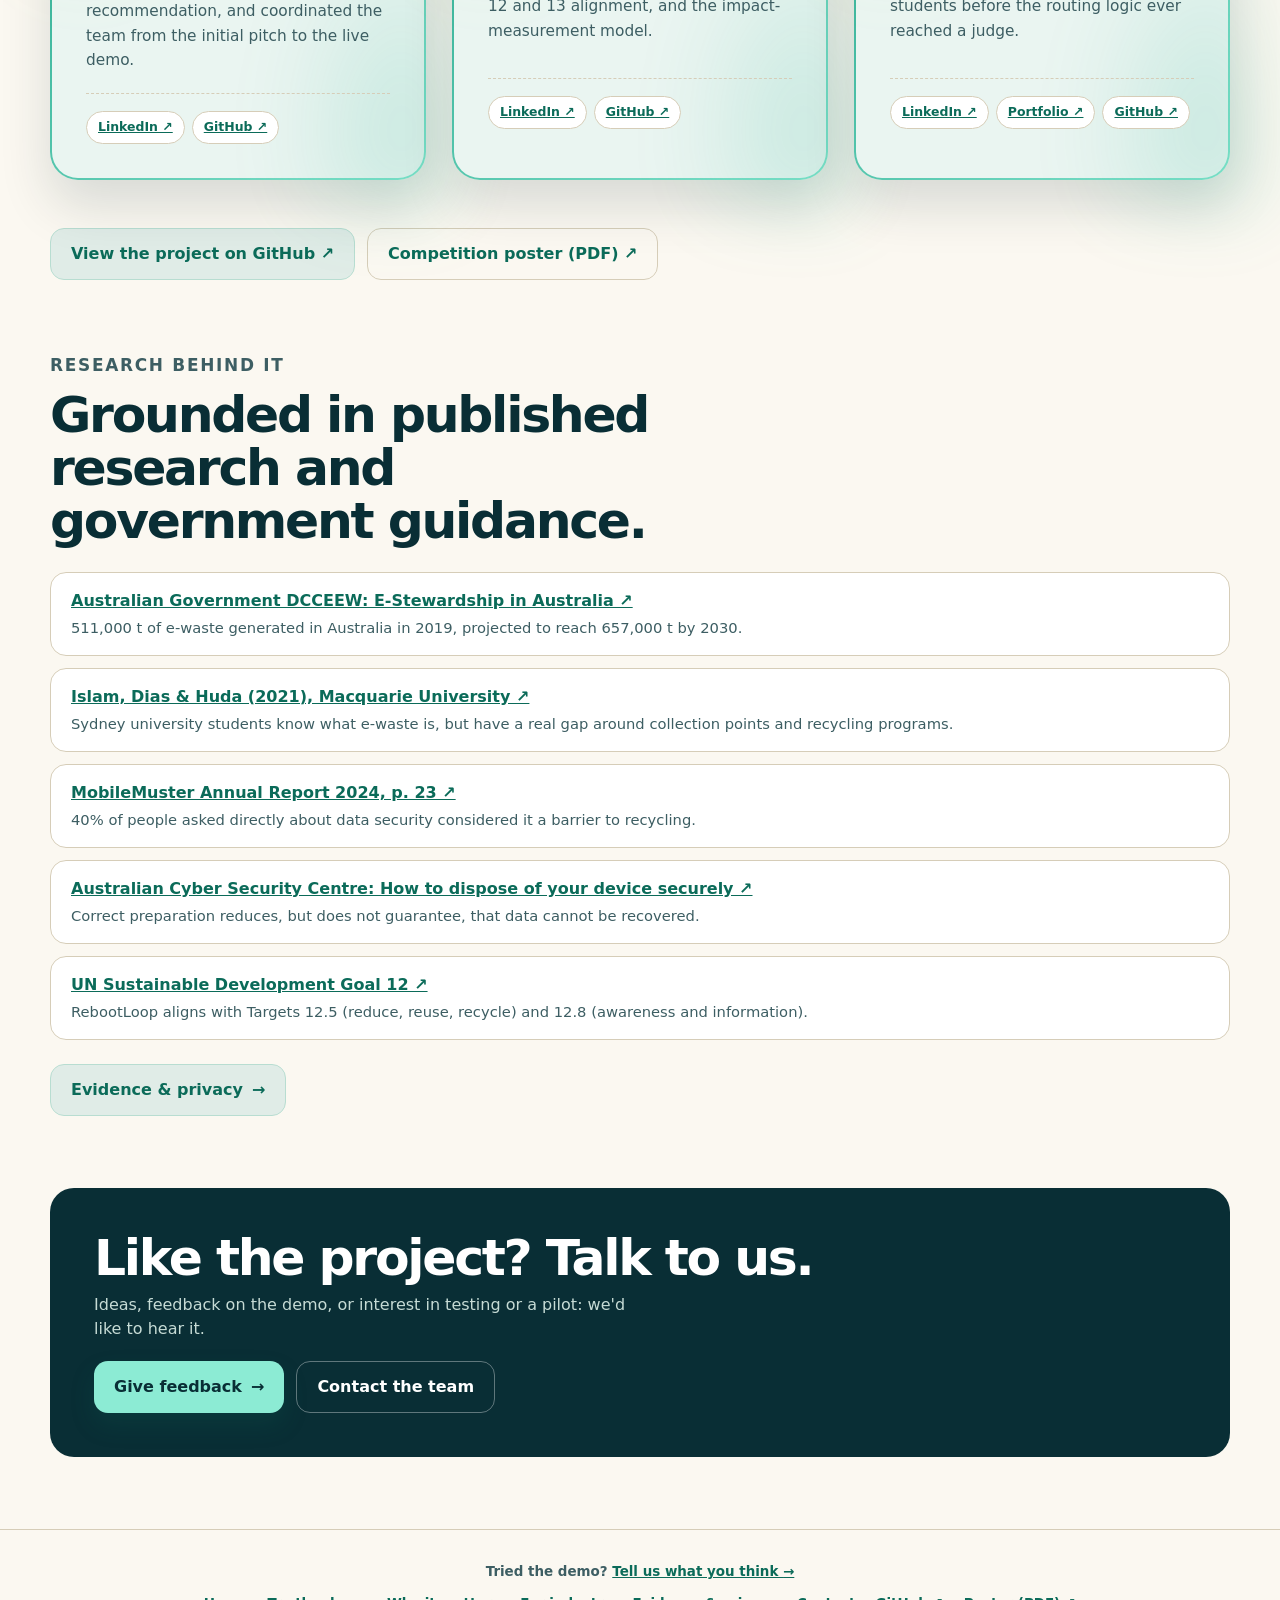
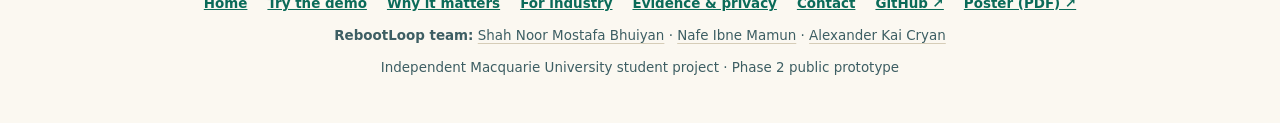
==== commit eed37326: "Replace Nafe's team photo with a sharper headshot Swap the 152x157 image for a 480x480 square crop c" ====
--- a/prototype/index.html
+++ b/prototype/index.html
@@ -122,7 +122,7 @@
       </div>
       <div class="team-grid">
         <div class="member"><div class="avatar-wrap"><span class="avatar-blob" aria-hidden="true"></span><img class="member-photo" src="images/team/shah.jpg" width="480" height="480" alt="Shah Noor Mostafa Bhuiyan"></div><strong>Shah Noor Mostafa Bhuiyan</strong><span class="role-tag">Project coordination and cybersecurity lead</span><p class="member-bio">Wrote the routing logic and safety guardrails behind every recommendation, and coordinated the team from the initial pitch to the live demo.</p><div class="member-links"><a href="https://www.linkedin.com/in/shah-noor-mostafa-a42b8134a" target="_blank" rel="noopener noreferrer" aria-label="Shah Noor Mostafa Bhuiyan's LinkedIn">LinkedIn ↗</a><a href="https://github.com/shahnoormostafa-coder" target="_blank" rel="noopener noreferrer" aria-label="Shah Noor Mostafa Bhuiyan's GitHub">GitHub ↗</a></div></div>
-        <div class="member"><div class="avatar-wrap"><span class="avatar-blob" aria-hidden="true"></span><img class="member-photo" src="images/team/nafe.jpg" width="152" height="157" alt="Nafe Ibne Mamun"></div><strong>Nafe Ibne Mamun</strong><span class="role-tag">Sustainability and evidence lead</span><p class="member-bio">Built the evidence base behind the pitch — the e-waste research, the SDG 12 and 13 alignment, and the impact-measurement model.</p><div class="member-links"><a href="https://au.linkedin.com/in/nafe-ibne-mamun-7329b1255" target="_blank" rel="noopener noreferrer" aria-label="Nafe Ibne Mamun's LinkedIn">LinkedIn ↗</a><a href="https://github.com/Nafe74" target="_blank" rel="noopener noreferrer" aria-label="Nafe Ibne Mamun's GitHub">GitHub ↗</a></div></div>
+        <div class="member"><div class="avatar-wrap"><span class="avatar-blob" aria-hidden="true"></span><img class="member-photo" src="images/team/nafe.jpg" width="480" height="480" alt="Nafe Ibne Mamun"></div><strong>Nafe Ibne Mamun</strong><span class="role-tag">Sustainability and evidence lead</span><p class="member-bio">Built the evidence base behind the pitch — the e-waste research, the SDG 12 and 13 alignment, and the impact-measurement model.</p><div class="member-links"><a href="https://au.linkedin.com/in/nafe-ibne-mamun-7329b1255" target="_blank" rel="noopener noreferrer" aria-label="Nafe Ibne Mamun's LinkedIn">LinkedIn ↗</a><a href="https://github.com/Nafe74" target="_blank" rel="noopener noreferrer" aria-label="Nafe Ibne Mamun's GitHub">GitHub ↗</a></div></div>
         <div class="member"><div class="avatar-wrap"><span class="avatar-blob" aria-hidden="true"></span><img class="member-photo" src="images/team/kai.jpg" width="480" height="480" alt="Alexander Kai Cryan"></div><strong>Alexander Kai Cryan</strong><span class="role-tag">UX and practicality lead</span><p class="member-bio">Designed the five-screen assessment flow and ran usability testing with students before the routing logic ever reached a judge.</p><div class="member-links"><a href="https://au.linkedin.com/in/kaicryan" target="_blank" rel="noopener noreferrer" aria-label="Alexander Kai Cryan's LinkedIn">LinkedIn ↗</a><a href="https://kaicryan.dev/" target="_blank" rel="noopener noreferrer" aria-label="Alexander Kai Cryan's portfolio">Portfolio ↗</a><a href="https://github.com/KaiCryan" target="_blank" rel="noopener noreferrer" aria-label="Alexander Kai Cryan's GitHub">GitHub ↗</a></div></div>
       </div>
       <div class="link-row button-row">
--- a/prototype/styles.css
+++ b/prototype/styles.css
@@ -562,6 +562,8 @@
 .section-card { background: white; border: 1px solid var(--line); border-radius: var(--radius); padding: clamp(24px,4vw,40px); box-shadow: 0 10px 28px rgba(9,46,53,.04); scroll-margin-top: 18px; }
 .section-intro { max-width: 800px; color: var(--muted); font-size: 1.06rem; }
 .fact-grid, .path-grid, .plan-grid { display: grid; gap: 15px; grid-template-columns: repeat(3,minmax(0,1fr)); margin-top: 20px; }
+/* why.html's fact-grid holds 4 tiles — 2x2 reads better than a 3-plus-1 wrap. */
+.fact-grid { grid-template-columns: repeat(2,minmax(0,1fr)); }
 .fact, .path, .plan-step { border: 1px solid var(--line); border-radius: 17px; padding: 20px; background: #fbfdfc; }
 .fact strong { display: block; font-size: clamp(1.65rem,3vw,2.5rem); letter-spacing: -.05em; line-height: 1.1; color: var(--forest); }
 .fact span { display: block; color: var(--muted); margin-top: 8px; }
